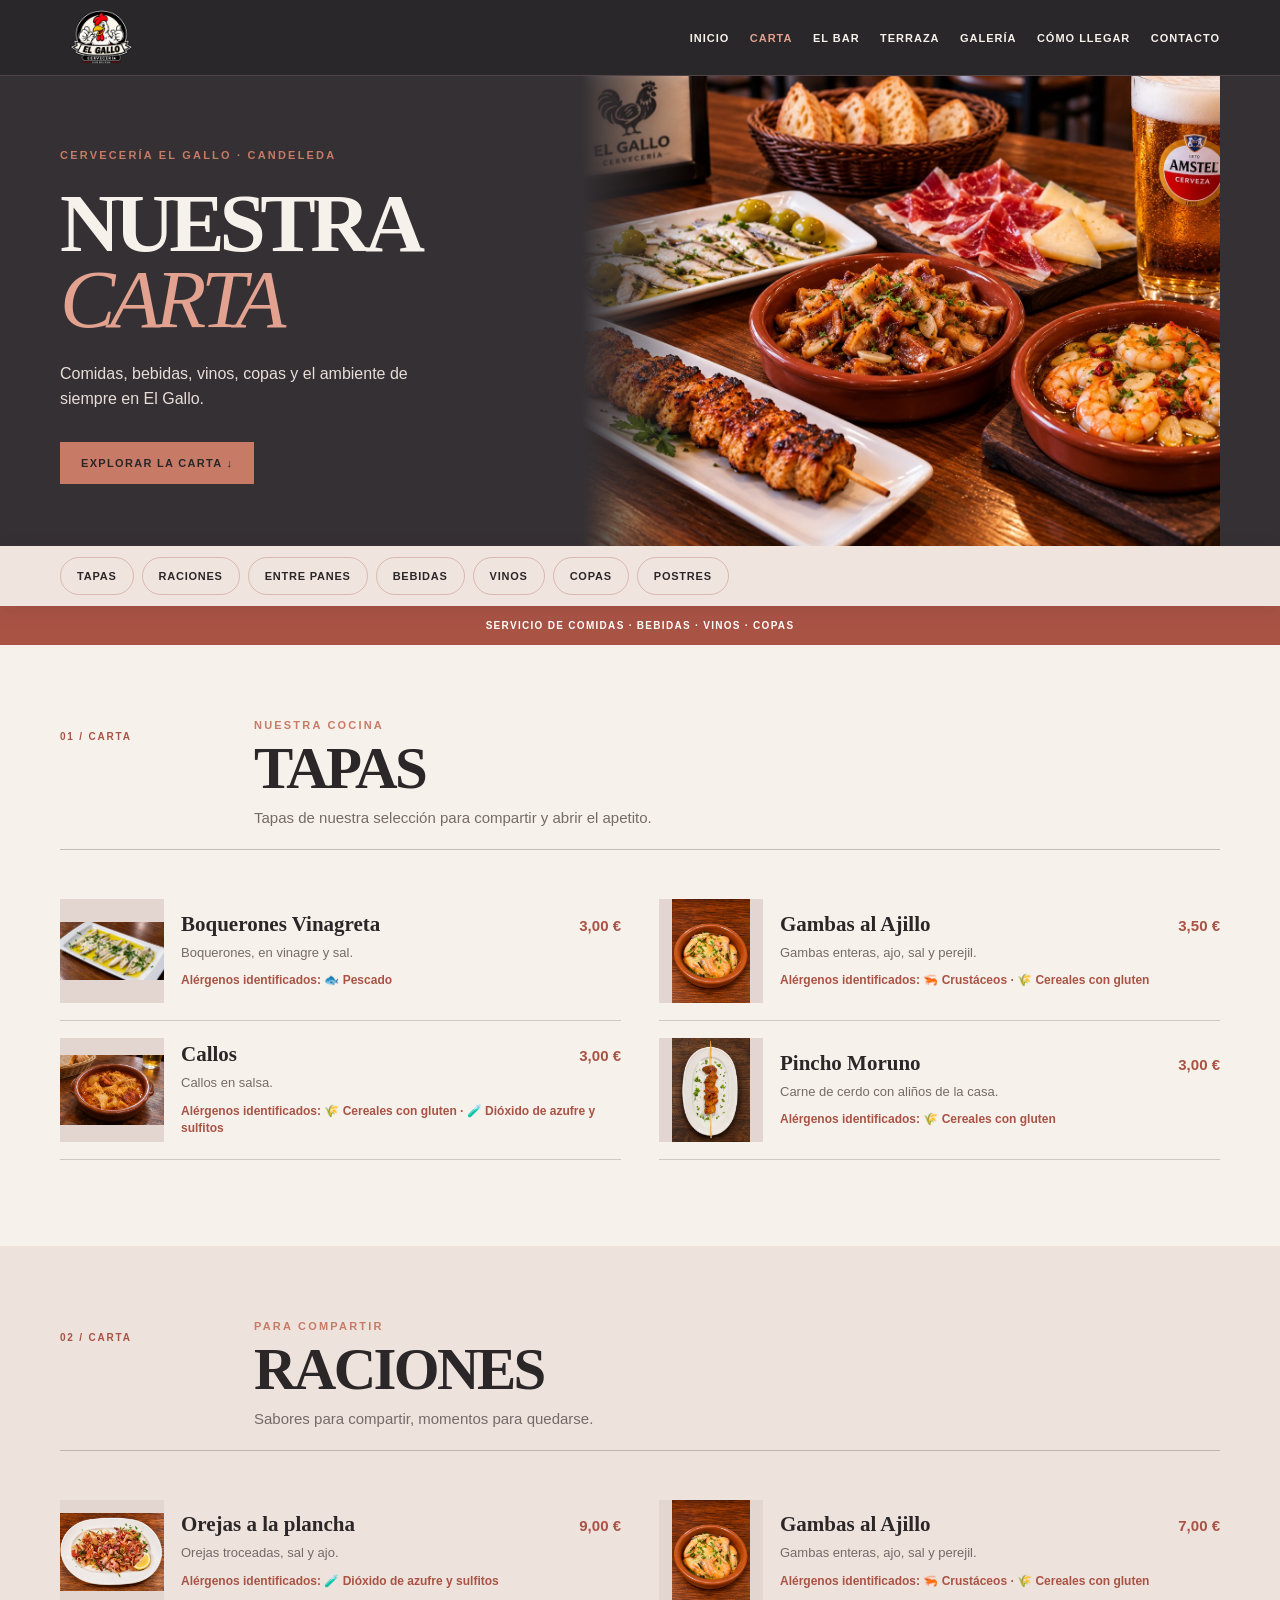
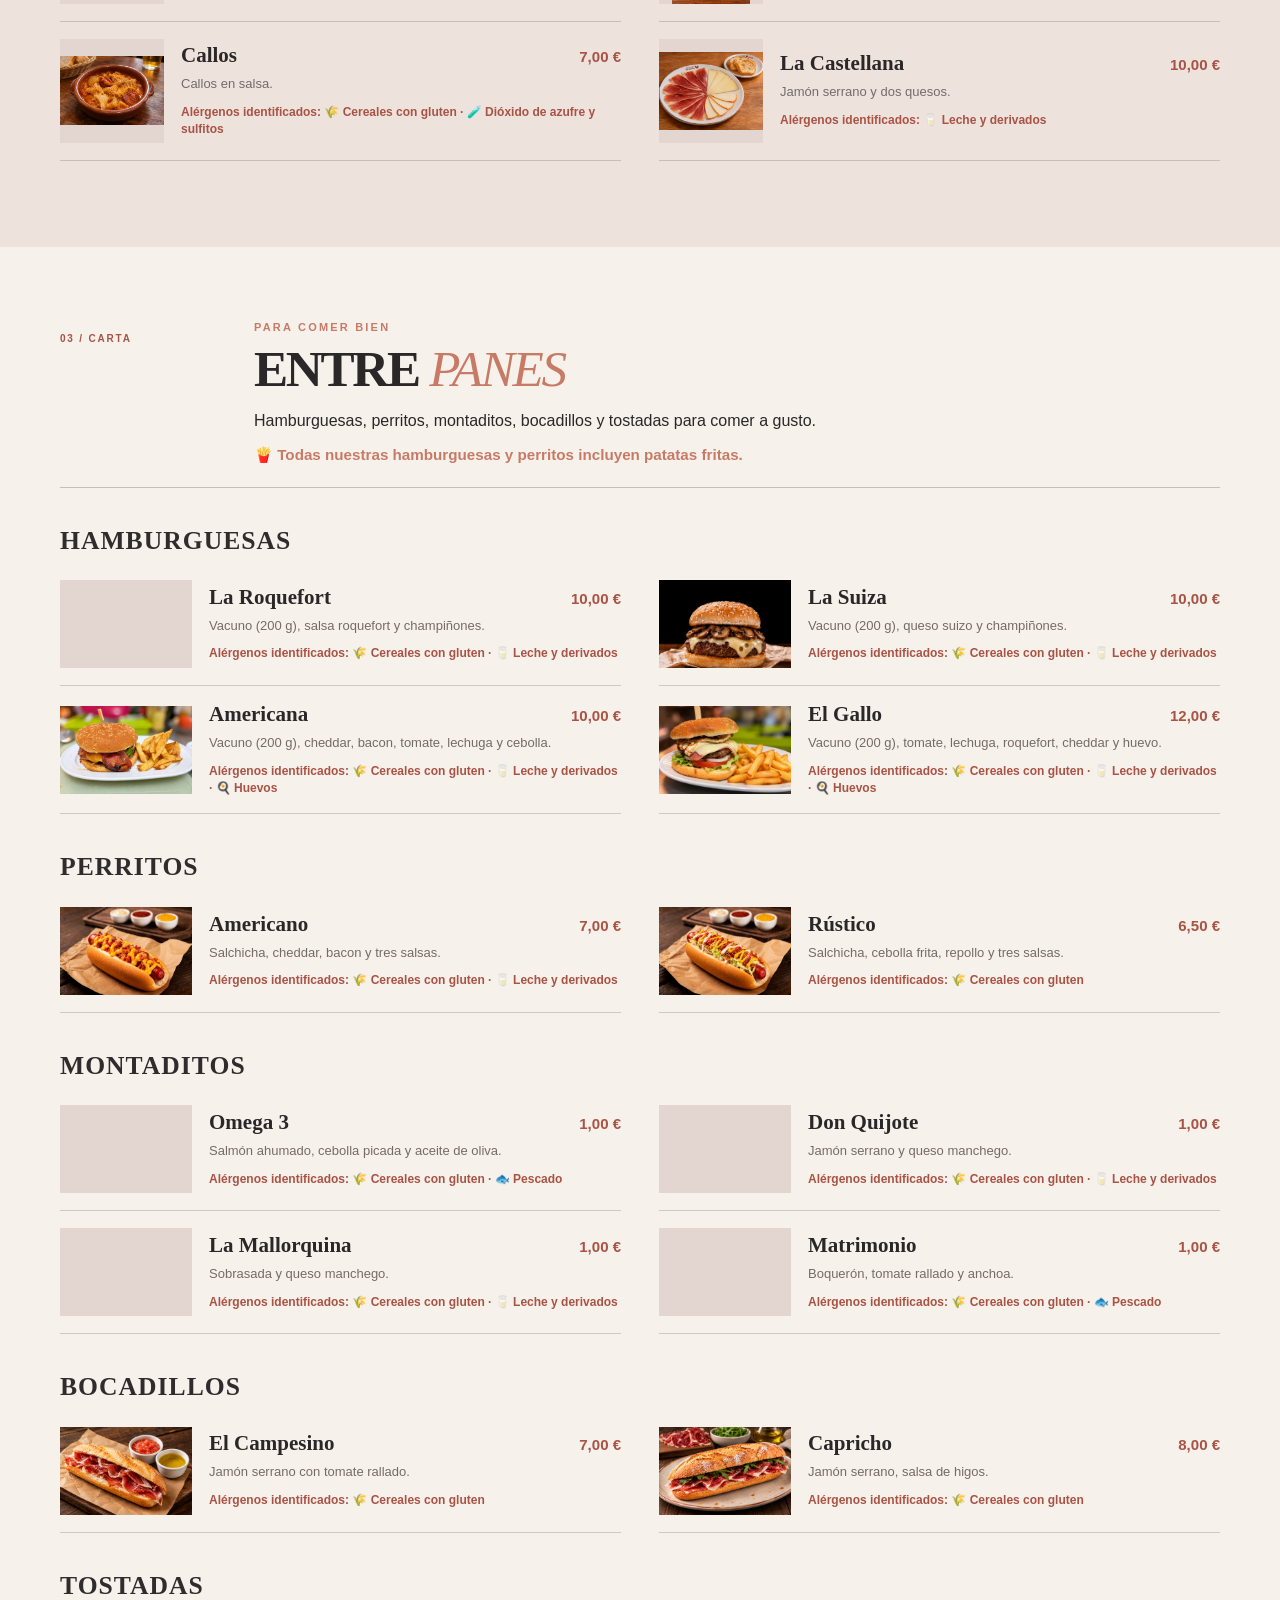
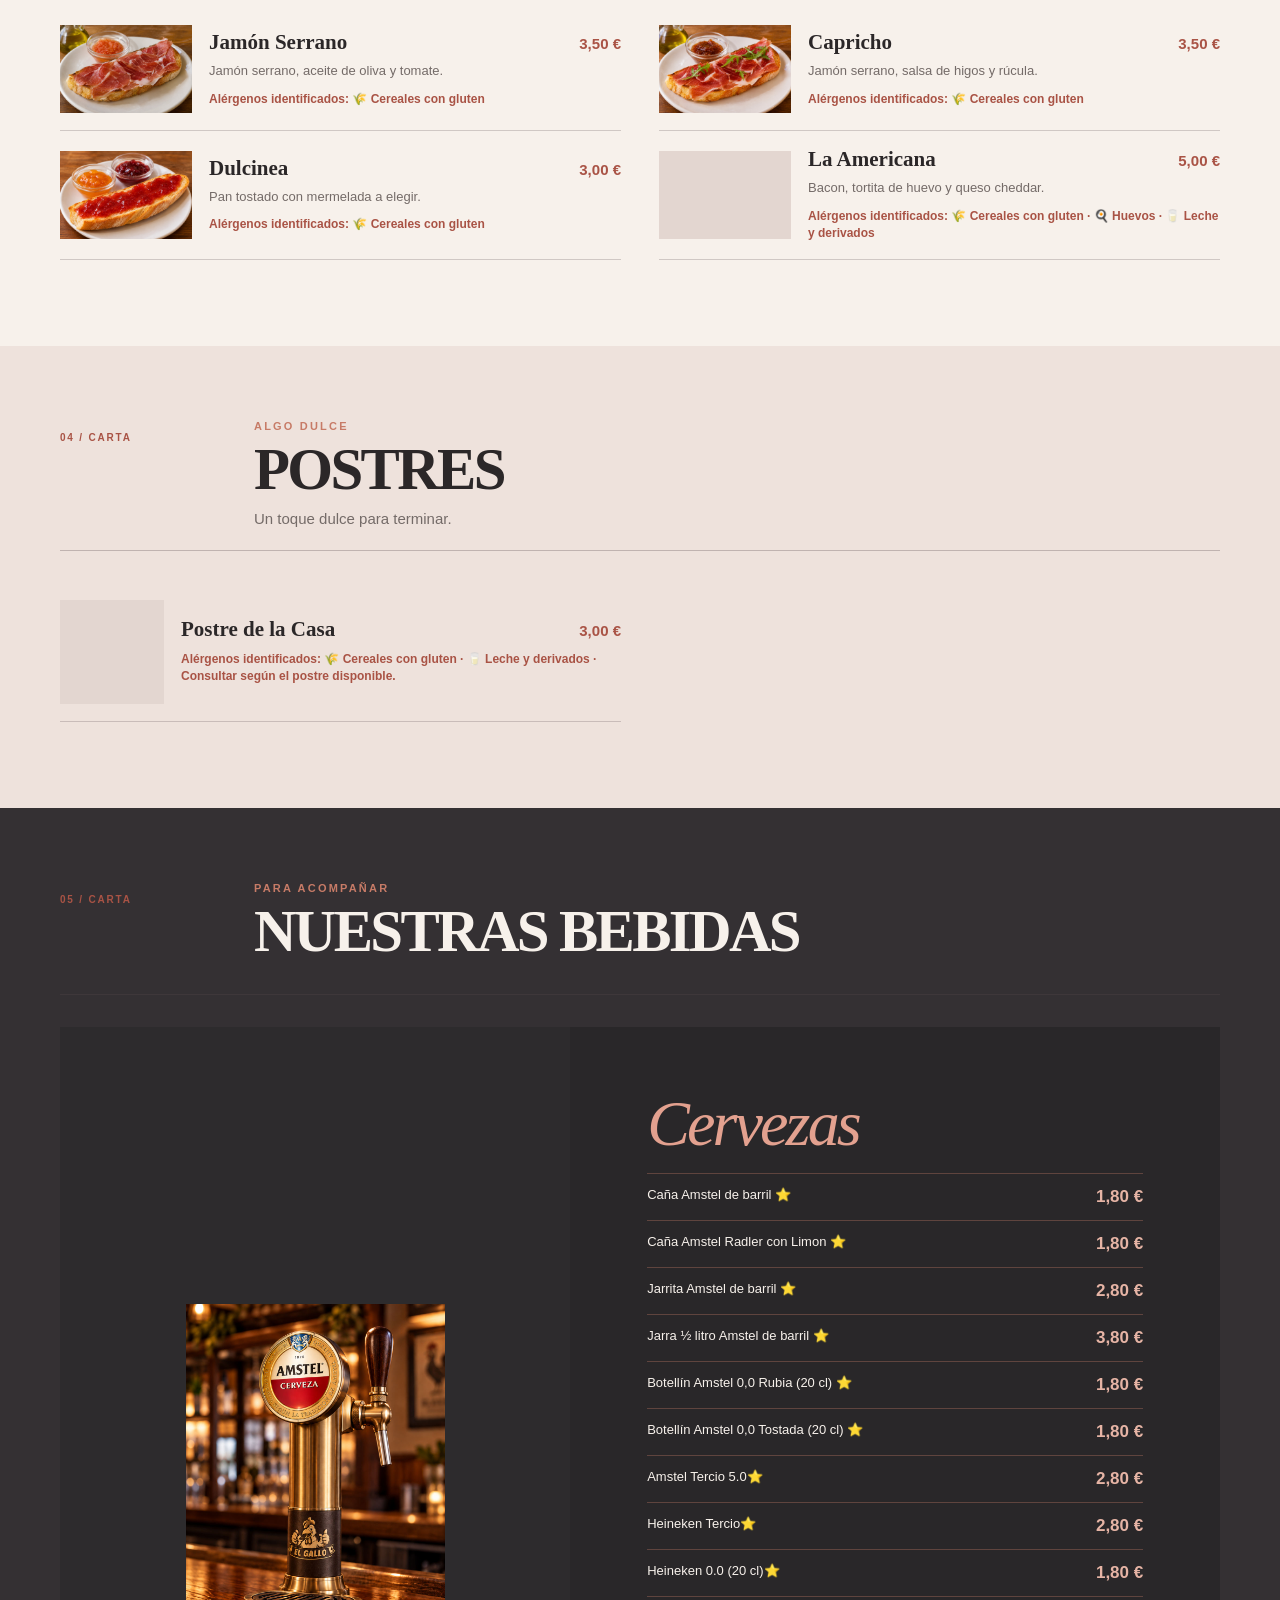
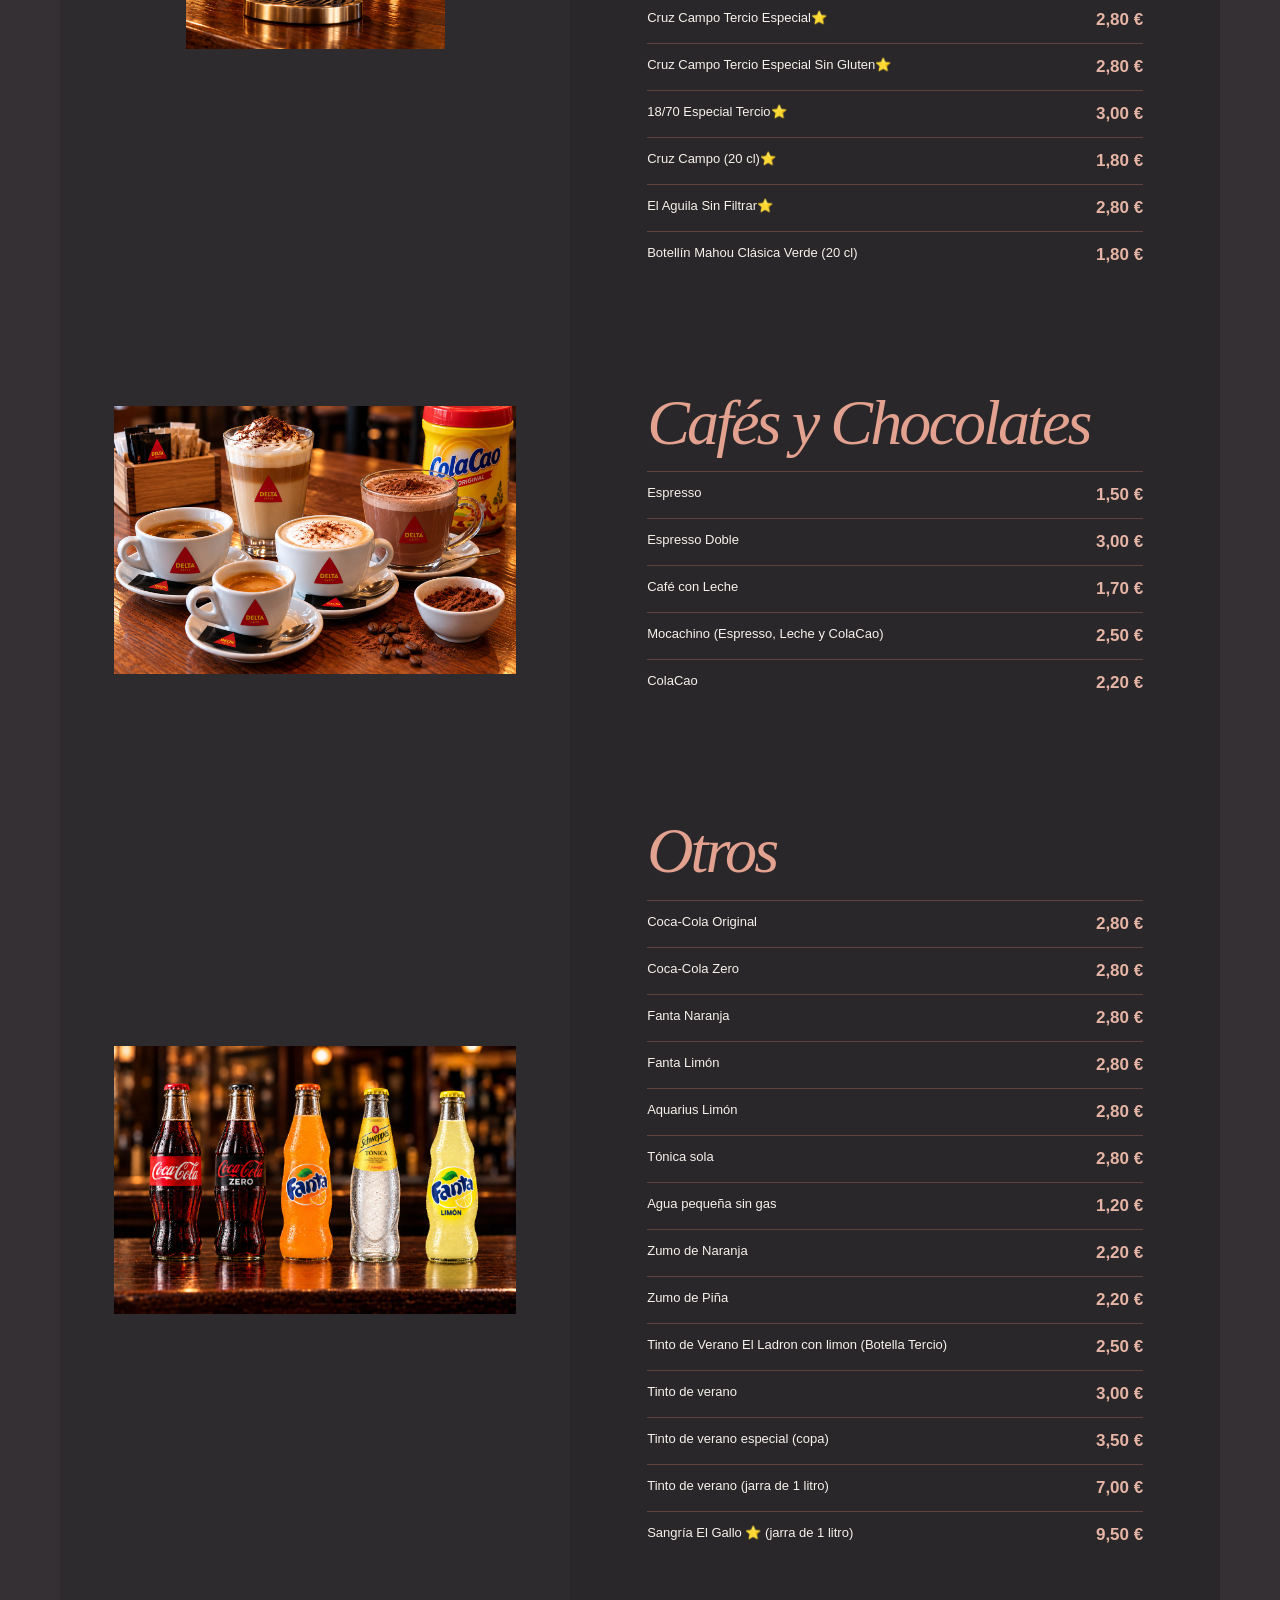
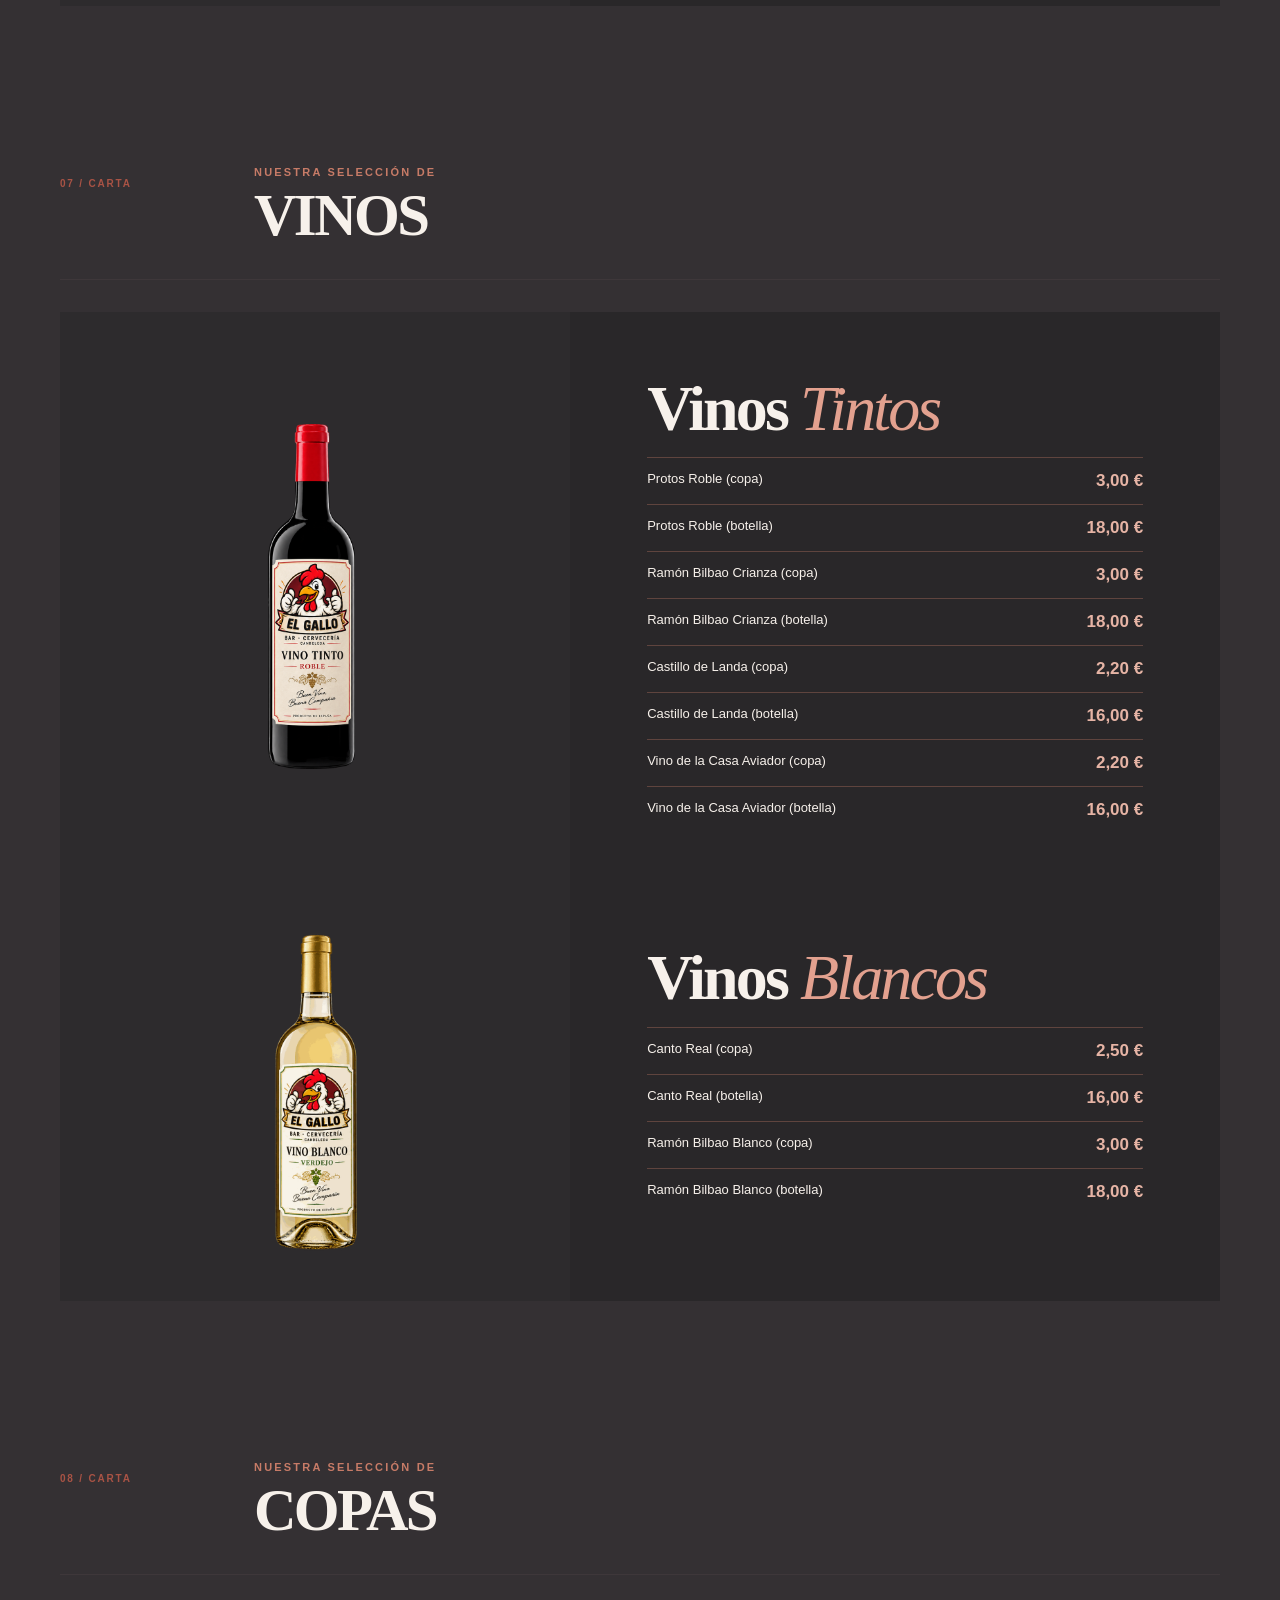
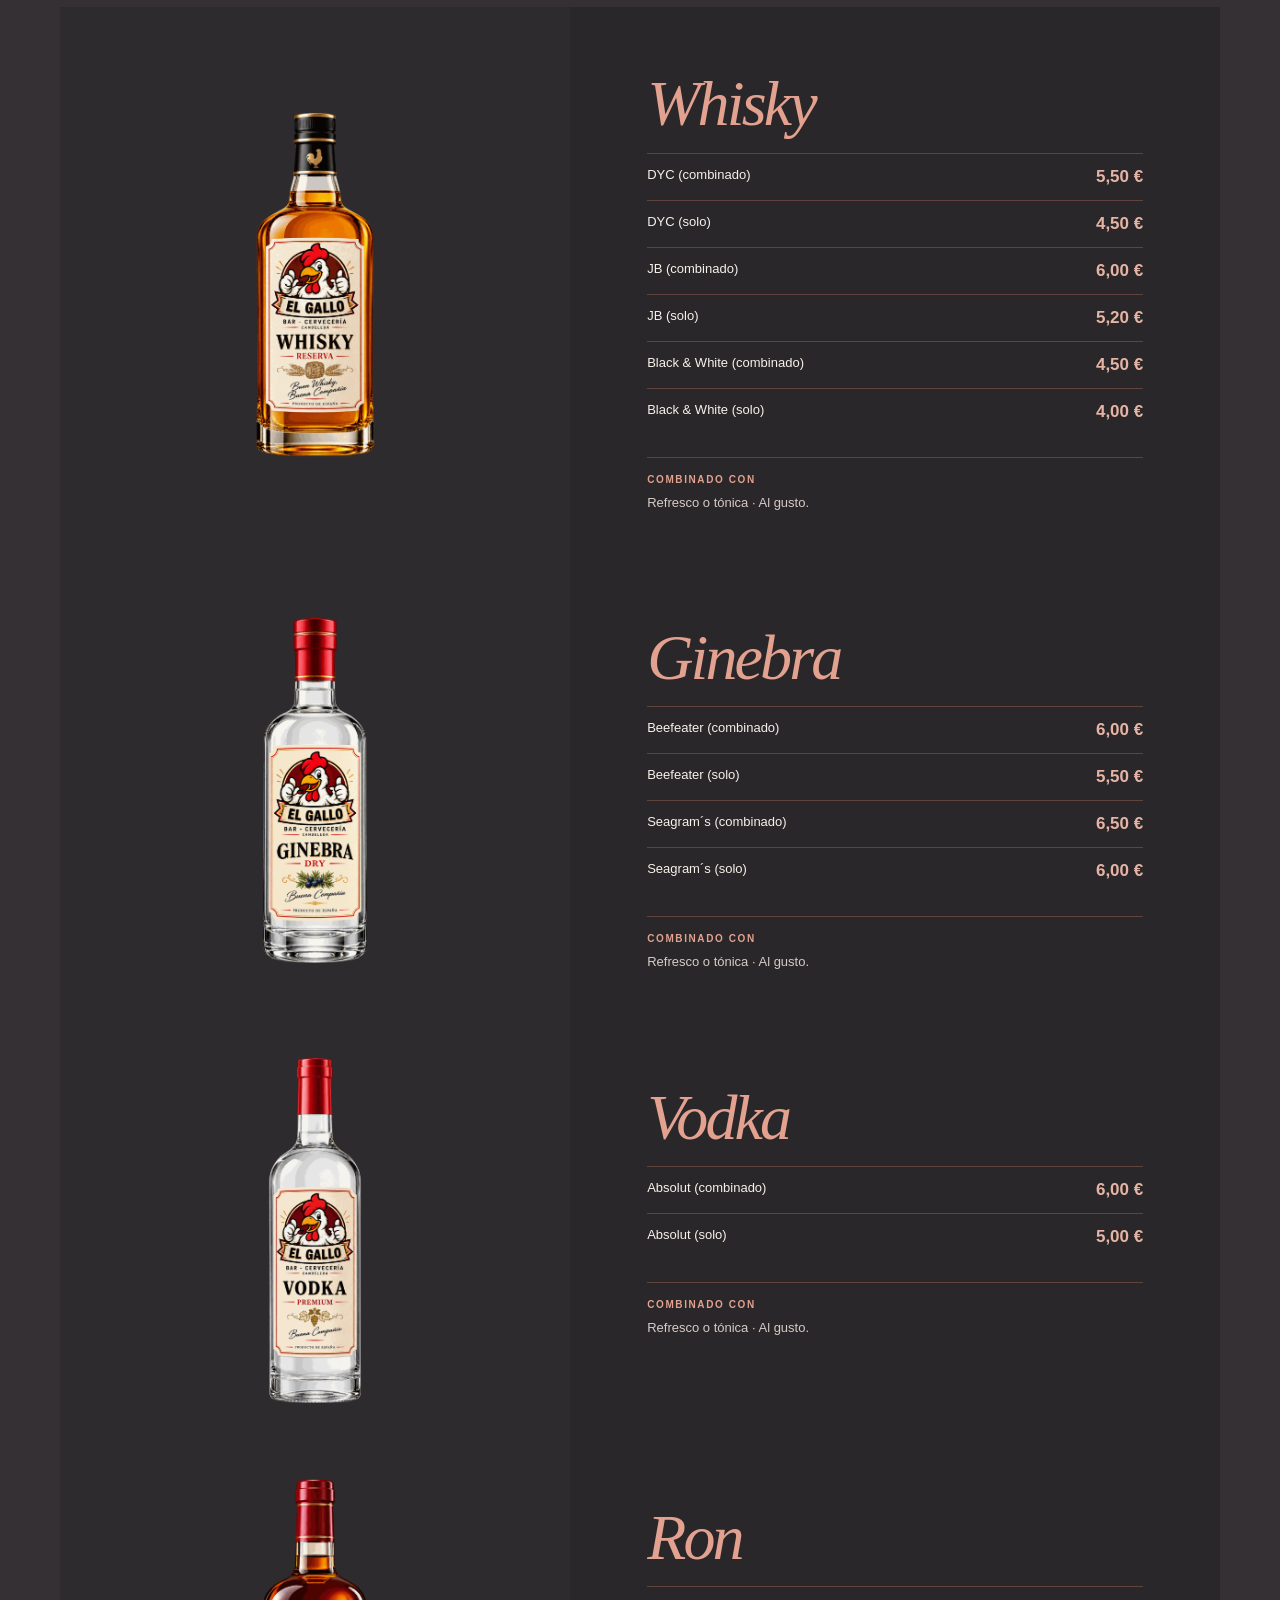
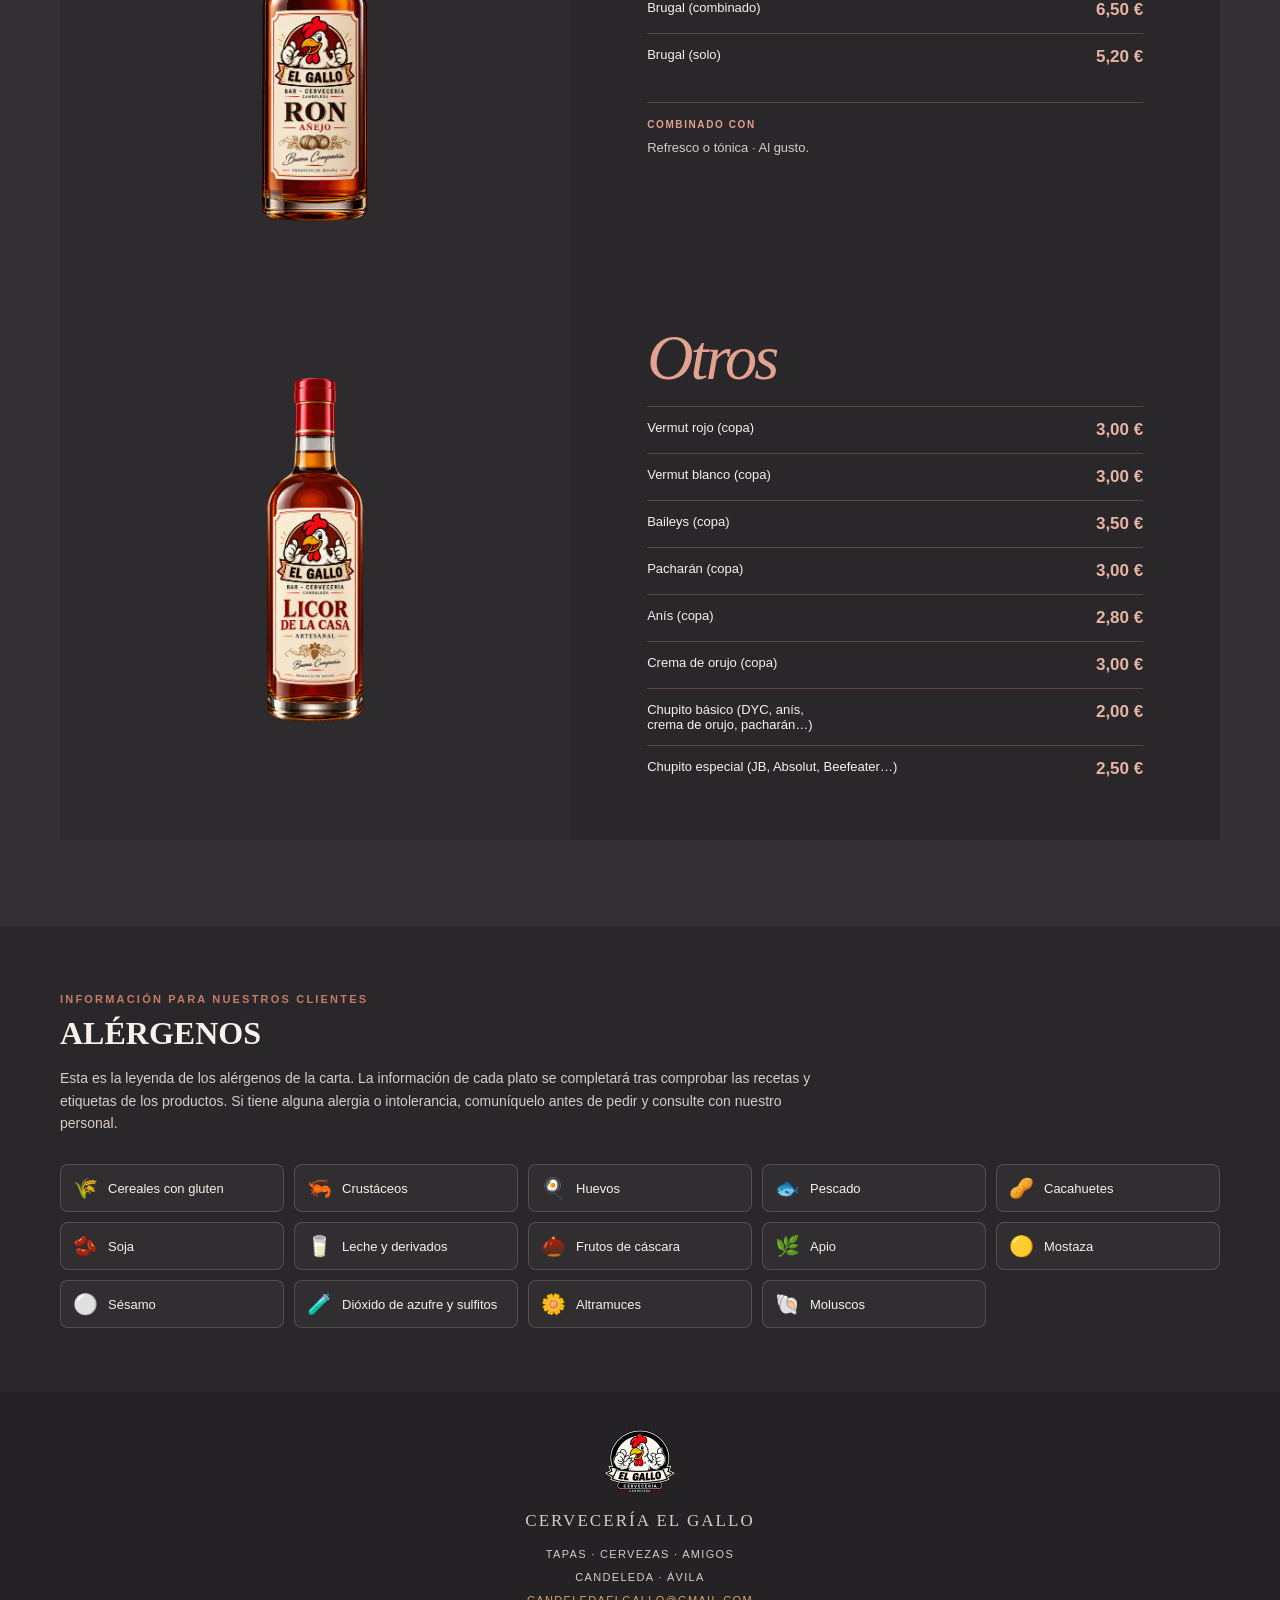
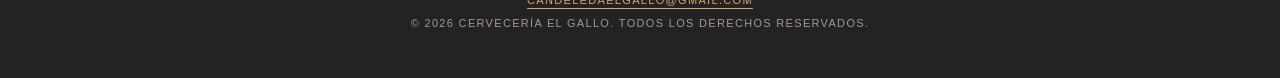
==== carta.html @ bee74cdc "Update carta.html Castillo de Landa" ====
<!doctype html>
<!--
  BAR EL GALLO · CARTA DIGITAL

  PARA EDITAR UN PLATO:
  1. Ve a su categoría (PARA PICAR, RACIONES, etc.).
  2. Dentro del <article class="menu-item"> correspondiente:
     - <h3> contiene el nombre.
     - <strong> contiene el precio.
     - <p> contiene la descripción.
     - <img src="..."> contiene la fotografía de ESE plato.
  Los platos y precios actuales son solo ejemplos visuales.
-->

<html lang="es">
  <head>
    <meta charset="UTF-8">
    <meta name="viewport" content="width=device-width, initial-scale=1.0">
    <meta name="description" content="Carta de Cervecería El Gallo en Candeleda. Tapas, raciones, especialidades, bebidas, vinos y copas.">
    <meta name="theme-color" content="#20140f">
    <title>Carta | Cervecería El Gallo</title>
    <link rel="icon" type="image/png" sizes="16x16" href="assets/images/gallo_logo_16.png">
    <link rel="icon" type="image/png" sizes="32x32" href="assets/images/gallo_logo_32.png">
    <link rel="icon" type="image/png" sizes="64x64" href="assets/images/gallo_logo_64.png">
    <link rel="apple-touch-icon" sizes="180x180" href="assets/images/gallo_touch_180.png">
    
    <link rel="stylesheet" href="css/styles.css">

    <style>
    /* Mostrar las fotografías completas sin recortarlas */
.menu-thumb img {
  width: 100%;
  height: 100%;
  object-fit: contain;
  object-position: center;
}
.menu-item:not(:has(.menu-thumb)) .menu-item-copy {
  width: 100%;
  grid-column: 1 / -1;
  flex: 1;
}
    </style>
  </head>
  <body class="carta-page">

    <!-- ==================== HEADER / NAVEGACIÓN ==================== -->
    
    <header class="site-header" id="inicio">
      <div class="header-container">
        <a class="brand" href="index.html" aria-label="Cervecería El Gallo - Inicio">
          <img src="assets/images/logo.png" alt="Bar El Gallo" class="brand-logo">
        </a>
        <nav class="main-nav" aria-label="Navegación principal">
          <a href="index.html">Inicio</a>
          <a href="carta.html">Carta</a>
          <a href="index.html#el-bar">El Bar</a>
          <a href="index.html#terraza">Terraza</a>
          <a href="index.html#galeria">Galería</a>
          <a href="index.html#ubicacion">Cómo llegar</a>
          <a href="index.html#contacto">Contacto</a>
        </nav>
        <details class="mobile-nav">
          <summary>Menú</summary>
          <nav aria-label="Navegación móvil">
            <a href="index.html">Inicio</a>
            <a href="carta.html">Carta</a>
            <a href="index.html#el-bar">El Bar</a>
            <a href="index.html#terraza">Terraza</a>
            <a href="index.html#galeria">Galería</a>
            <a href="index.html#ubicacion">Cómo llegar</a>
            <a href="index.html#contacto">Contacto</a>
          </nav>
        </details>
      </div>
    </header>
    <main>

      <!-- ==================== PORTADA DE LA CARTA ==================== -->
      
      <section class="carta-hero" id="carta">
        <div class="section-container carta-hero-inner">
          <div class="carta-hero-copy">
            <p class="menu-kicker">Cervecería El Gallo · Candeleda</p>
            <h1>
              NUESTRA
              <em>CARTA</em>
            </h1>
            <p>Comidas, bebidas, vinos, copas y el ambiente de siempre en El Gallo.</p>
            <a class="btn btn-primary" href="#categorias">Explorar la carta ↓</a>
          </div>
          <div class="carta-hero-photo">
            <img src="assets/images/plato_1.jpg" alt="Imagen provisional de la carta">
          </div>
        </div>
      </section>

      <!-- ==================== CATEGORÍAS DE LA CARTA ==================== -->
      
      <nav class="category-nav" id="categorias" aria-label="Categorías de la carta">
  <div class="section-container category-inner">
    <a href="#para-picar">Tapas</a>
    <a href="#raciones">Raciones</a>
    <a href="#bocadillos">Entre Panes</a>
    <a href="#bebidas">Bebidas</a>
    <a href="#vinos">Vinos</a>
    <a href="#copas">Copas</a>
    <a href="#postres">Postres</a>
  </div>
</nav>
      <p class="sample-notice">SERVICIO DE COMIDAS · BEBIDAS · VINOS · COPAS</p>


<!-- ==================== TAPAS ==================== -->

<section class="menu-section" id="para-picar">
  <div class="section-container">
    <div class="menu-heading">
      <span>01 / CARTA</span>
      <div>
        <p class="menu-kicker">Nuestra cocina</p>
        <h2>TAPAS</h2>
        <p>Tapas de nuestra selección para compartir y abrir el apetito.</p>
      </div>
    </div>
    <div class="menu-grid">
      <article class="menu-item">
        <div class="menu-thumb">
          <img src="assets/images/boquerones.jpg" alt="Boquerones Vinagreta" loading="lazy">
        </div>
        <div class="menu-item-copy">
          <div class="menu-item-head">
            <h3>Boquerones Vinagreta</h3>
            <strong>3,00 €</strong>
          </div>
          <p>Boquerones, en vinagre y sal.</p>
          <p class="menu-allergens">Alérgenos identificados: 🐟 Pescado</p>
        </div>
      </article>

      <article class="menu-item">
        <div class="menu-thumb">
          <img src="assets/images/gambas_ajillo.jpg" alt="Gambas al Ajillo" loading="lazy">
        </div>
        <div class="menu-item-copy">
          <div class="menu-item-head">
            <h3>Gambas al Ajillo</h3>
            <strong>3,50 €</strong>
          </div>
          <p>Gambas enteras, ajo, sal y perejil.</p>
          <p class="menu-allergens">Alérgenos identificados: 🦐 Crustáceos · 🌾 Cereales con gluten</p>
        </div>
      </article>

      <article class="menu-item">
        <div class="menu-thumb">
          <img src="assets/images/callos.jpg" alt="Callos" loading="lazy">
        </div>
        <div class="menu-item-copy">
          <div class="menu-item-head">
            <h3>Callos</h3>
            <strong>3,00 €</strong>
          </div>
          <p>Callos en salsa.</p>
          <p class="menu-allergens">Alérgenos identificados: 🌾 Cereales con gluten · 🧪 Dióxido de azufre y sulfitos</p>
        </div>
      </article>

      <article class="menu-item">
        <div class="menu-thumb">
          <img src="assets/images/t_moruno.jpg" alt="Pincho Moruno" loading="lazy">
        </div>
        <div class="menu-item-copy">
          <div class="menu-item-head">
            <h3>Pincho Moruno</h3>
            <strong>3,00 €</strong>
          </div>
          <p>Carne de cerdo con aliños de la casa.</p>
          <p class="menu-allergens">Alérgenos identificados: 🌾 Cereales con gluten</p>
        </div>
      </article>
    </div>
  </div>
</section>

<!-- ==================== RACIONES ==================== -->

<section class="menu-section" id="raciones">
  <div class="section-container">
    <div class="menu-heading">
      <span>02 / CARTA</span>
      <div>
        <p class="menu-kicker">Para compartir</p>
        <h2>RACIONES</h2>
        <p>Sabores para compartir, momentos para quedarse.</p>
      </div>
    </div>
    <div class="menu-grid">
      <article class="menu-item">
        <div class="menu-thumb">
          <img src="assets/images/orejas_plancha.jpg" alt="Orejas a la plancha" loading="lazy">
        </div>
        <div class="menu-item-copy">
          <div class="menu-item-head">
            <h3>Orejas a la plancha</h3>
            <strong>9,00 €</strong>
          </div>
          <p>Orejas troceadas, sal y ajo.</p>
          <p class="menu-allergens">Alérgenos identificados: 🧪 Dióxido de azufre y sulfitos</p>
        </div>
      </article>

      <article class="menu-item">
        <div class="menu-thumb">
          <img src="assets/images/gambas_ajillo.jpg" alt="Gambas al Ajillo" loading="lazy">
        </div>
        <div class="menu-item-copy">
          <div class="menu-item-head">
            <h3>Gambas al Ajillo</h3>
            <strong>7,00 €</strong>
          </div>
          <p>Gambas enteras, ajo, sal y perejil.</p>
          <p class="menu-allergens">Alérgenos identificados: 🦐 Crustáceos · 🌾 Cereales con gluten</p>
        </div>
      </article>

      <article class="menu-item">
        <div class="menu-thumb">
          <img src="assets/images/callos.jpg" alt="Callos" loading="lazy">
        </div>
        <div class="menu-item-copy">
          <div class="menu-item-head">
            <h3>Callos</h3>
            <strong>7,00 €</strong>
          </div>
          <p>Callos en salsa.</p>
          <p class="menu-allergens">Alérgenos identificados: 🌾 Cereales con gluten · 🧪 Dióxido de azufre y sulfitos</p>
        </div>
      </article>

      <article class="menu-item">
        <div class="menu-thumb">
          <img src="assets/images/castellana.jpg" alt="La Castellana" loading="lazy">
        </div>
        <div class="menu-item-copy">
          <div class="menu-item-head">
            <h3>La Castellana</h3>
            <strong>10,00 €</strong>
          </div>
          <p>Jamón serrano y dos quesos.</p>
          <p class="menu-allergens">Alérgenos identificados: 🥛 Leche y derivados</p>
        </div>
      </article>
    </div>
  </div>
</section>

      <!-- ==================== HAMBURGUESAS / PERRITOS / BOCADILLOS ==================== -->

<section class="menu-section" id="bocadillos">
  <div class="section-container">
    <div class="menu-heading">
      <span>03 / CARTA</span>
      <div>
        <p class="menu-kicker">Para comer bien</p>
        <h2>ENTRE <em>PANES</em></h2>
        <p>Hamburguesas, perritos, montaditos, bocadillos y tostadas para comer a gusto.</p>
        <p style="color:#c77b67; font-size:0.95rem; font-weight:600;">
          🍟 Todas nuestras hamburguesas y perritos incluyen patatas fritas.
        </p>
      </div>
    </div>
    <h3 class="menu-group-title menu-group-title--left">HAMBURGUESAS</h3>
    <div class="menu-grid">
      <article class="menu-item">
        <div class="menu-thumb">
          <img src="assets/images/h_roquefort.jpg" alt="La Roquefort" loading="lazy" onerror="this.style.visibility='hidden';">
        </div>
        <div class="menu-item-copy">
          <div class="menu-item-head">
            <h3>La Roquefort</h3>
            <strong>10,00 €</strong>
          </div>
          <p>Vacuno (200 g), salsa roquefort y champiñones.</p>
          <p class="menu-allergens">Alérgenos identificados: 🌾 Cereales con gluten · 🥛 Leche y derivados</p>
        </div>
      </article>

      <article class="menu-item">
        <div class="menu-thumb">
          <img src="assets/images/h_suiza.jpg" alt="La Suiza" loading="lazy" onerror="this.style.visibility='hidden';">
        </div>
        <div class="menu-item-copy">
          <div class="menu-item-head">
            <h3>La Suiza</h3>
            <strong>10,00 €</strong>
          </div>
          <p>Vacuno (200 g), queso suizo y champiñones.</p>
          <p class="menu-allergens">Alérgenos identificados: 🌾 Cereales con gluten · 🥛 Leche y derivados</p>
        </div>
      </article>

      <article class="menu-item">
        <div class="menu-thumb">
          <img src="assets/images/h_americana.jpg" alt="Americana" loading="lazy">
        </div>
        <div class="menu-item-copy">
          <div class="menu-item-head">
            <h3>Americana</h3>
            <strong>10,00 €</strong>
          </div>
          <p>Vacuno (200 g), cheddar, bacon, tomate, lechuga y cebolla.</p>
          <p class="menu-allergens">Alérgenos identificados: 🌾 Cereales con gluten · 🥛 Leche y derivados · 🍳 Huevos</p>
        </div>
      </article>

      <article class="menu-item">
        <div class="menu-thumb">
          <img src="assets/images/h_gallo.jpg" alt="El Gallo" loading="lazy">
        </div>
        <div class="menu-item-copy">
          <div class="menu-item-head">
            <h3>El Gallo</h3>
            <strong>12,00 €</strong>
          </div>
          <p>Vacuno (200 g), tomate, lechuga, roquefort, cheddar y huevo.</p>
          <p class="menu-allergens">Alérgenos identificados: 🌾 Cereales con gluten · 🥛 Leche y derivados · 🍳 Huevos</p>
        </div>
      </article>
    </div>

    <h3 class="menu-group-title menu-group-title--left">PERRITOS</h3>
    <div class="menu-grid">
      <article class="menu-item">
        <div class="menu-thumb">
          <img src="assets/images/p_americano.jpg" alt="Americano" loading="lazy">
        </div>
        <div class="menu-item-copy">
          <div class="menu-item-head">
            <h3>Americano</h3>
            <strong>7,00 €</strong>
          </div>
          <p>Salchicha, cheddar, bacon y tres salsas.</p>
          <p class="menu-allergens">Alérgenos identificados: 🌾 Cereales con gluten · 🥛 Leche y derivados</p>
        </div>
      </article>

      <article class="menu-item">
        <div class="menu-thumb">
          <img src="assets/images/p_rustico.jpg" alt="Rústico" loading="lazy">
        </div>
        <div class="menu-item-copy">
          <div class="menu-item-head">
            <h3>Rústico</h3>
            <strong>6,50 €</strong>
          </div>
          <p>Salchicha, cebolla frita, repollo y tres salsas.</p>
          <p class="menu-allergens">Alérgenos identificados: 🌾 Cereales con gluten</p>
        </div>
      </article>
    </div>

    <h3 class="menu-group-title menu-group-title--left">MONTADITOS</h3>
    <div class="menu-grid">
      <article class="menu-item">
        <div class="menu-thumb">
          <img src="assets/images/m_omega3.jpg" alt="Omega 3" loading="lazy" onerror="this.style.visibility='hidden';">
        </div>
        <div class="menu-item-copy">
          <div class="menu-item-head">
            <h3>Omega 3</h3>
            <strong>1,00 €</strong>
          </div>
          <p>Salmón ahumado, cebolla picada y aceite de oliva.</p>
          <p class="menu-allergens">Alérgenos identificados: 🌾 Cereales con gluten · 🐟 Pescado</p>
        </div>
      </article>

      <article class="menu-item">
        <div class="menu-thumb">
          <img src="assets/images/m_don_quijote.jpg" alt="Don Quijote" loading="lazy" onerror="this.style.visibility='hidden';">
        </div>
        <div class="menu-item-copy">
          <div class="menu-item-head">
            <h3>Don Quijote</h3>
            <strong>1,00 €</strong>
          </div>
          <p>Jamón serrano y queso manchego.</p>
          <p class="menu-allergens">Alérgenos identificados: 🌾 Cereales con gluten · 🥛 Leche y derivados</p>
        </div>
      </article>

      <article class="menu-item">
        <div class="menu-thumb">
          <img src="assets/images/m_mallorquina.jpg" alt="La Mallorquina" loading="lazy" onerror="this.style.visibility='hidden';">
        </div>
        <div class="menu-item-copy">
          <div class="menu-item-head">
            <h3>La Mallorquina</h3>
            <strong>1,00 €</strong>
          </div>
          <p>Sobrasada y queso manchego.</p>
          <p class="menu-allergens">Alérgenos identificados: 🌾 Cereales con gluten · 🥛 Leche y derivados</p>
        </div>
      </article>

      <article class="menu-item">
        <div class="menu-thumb">
          <img src="assets/images/m_matrimonio.jpg" alt="Matrimonio" loading="lazy" onerror="this.style.visibility='hidden';">
        </div>
        <div class="menu-item-copy">
          <div class="menu-item-head">
            <h3>Matrimonio</h3>
            <strong>1,00 €</strong>
          </div>
          <p>Boquerón, tomate rallado y anchoa.</p>
          <p class="menu-allergens">Alérgenos identificados: 🌾 Cereales con gluten · 🐟 Pescado</p>
        </div>
      </article>
    </div>

    <h3 class="menu-group-title menu-group-title--left">BOCADILLOS</h3>
    <div class="menu-grid">
      <article class="menu-item">
        <div class="menu-thumb">
          <img src="assets/images/b_campesino.jpg" alt="El Campesino" loading="lazy">
        </div>
        <div class="menu-item-copy">
          <div class="menu-item-head">
            <h3>El Campesino</h3>
            <strong>7,00 €</strong>
          </div>
          <p>Jamón serrano con tomate rallado.</p>
          <p class="menu-allergens">Alérgenos identificados: 🌾 Cereales con gluten</p>
        </div>
      </article>

      <article class="menu-item">
        <div class="menu-thumb">
          <img src="assets/images/b_gallo.jpg" alt="Capricho" loading="lazy">
        </div>
        <div class="menu-item-copy">
          <div class="menu-item-head">
            <h3>Capricho</h3>
            <strong>8,00 €</strong>
          </div>
          <p>Jamón serrano, salsa de higos.</p>
          <p class="menu-allergens">Alérgenos identificados: 🌾 Cereales con gluten</p>
        </div>
      </article>
    </div>

    <h3 class="menu-group-title menu-group-title--left">TOSTADAS</h3>
    <div class="menu-grid">
      <article class="menu-item">
        <div class="menu-thumb">
          <img src="assets/images/t_jamon.jpg" alt="Jamón Serrano" loading="lazy">
        </div>
        <div class="menu-item-copy">
          <div class="menu-item-head">
            <h3>Jamón Serrano</h3>
            <strong>3,50 €</strong>
          </div>
          <p>Jamón serrano, aceite de oliva y tomate.</p>
          <p class="menu-allergens">Alérgenos identificados: 🌾 Cereales con gluten</p>
        </div>
      </article>

      <article class="menu-item">
        <div class="menu-thumb">
          <img src="assets/images/t_capricho.jpg" alt="Capricho" loading="lazy">
        </div>
        <div class="menu-item-copy">
          <div class="menu-item-head">
            <h3>Capricho</h3>
            <strong>3,50 €</strong>
          </div>
          <p>Jamón serrano, salsa de higos y rúcula.</p>
          <p class="menu-allergens">Alérgenos identificados: 🌾 Cereales con gluten</p>
        </div>
      </article>

      <article class="menu-item">
        <div class="menu-thumb">
          <img src="assets/images/t_dulcinea.jpg" alt="Dulcinea" loading="lazy">
        </div>
        <div class="menu-item-copy">
          <div class="menu-item-head">
            <h3>Dulcinea</h3>
            <strong>3,00 €</strong>
          </div>
          <p>Pan tostado con mermelada a elegir.</p>
          <p class="menu-allergens">Alérgenos identificados: 🌾 Cereales con gluten</p>
        </div>
      </article>

      <article class="menu-item">
        <div class="menu-thumb">
          <img src="assets/images/t_americana.jpg" alt="La Americana" loading="lazy" onerror="this.style.visibility='hidden';">
        </div>
        <div class="menu-item-copy">
          <div class="menu-item-head">
            <h3>La Americana</h3>
            <strong>5,00 €</strong>
          </div>
          <p>Bacon, tortita de huevo y queso cheddar.</p>
          <p class="menu-allergens">Alérgenos identificados: 🌾 Cereales con gluten · 🍳 Huevos · 🥛 Leche y derivados</p>
        </div>
      </article>
    </div>
  </div>
</section>

 <!-- ==================== POSTRES ==================== -->

<section class="menu-section" id="postres">
  <div class="section-container">
    <div class="menu-heading">
      <span>04 / CARTA</span>
      <div>
        <p class="menu-kicker">Algo dulce</p>
        <h2>POSTRES</h2>
        <p>Un toque dulce para terminar.</p>
      </div>
    </div>

    <div class="menu-grid">
      <article class="menu-item">
        <div class="menu-thumb">
          <img src="assets/images/postre_casa.jpg" alt="Postre de la Casa" loading="lazy" onerror="this.style.visibility='hidden';">
        </div>
        <div class="menu-item-copy">
          <div class="menu-item-head">
            <h3>Postre de la Casa</h3>
            <strong>3,00 €</strong>
          </div>
          <p class="menu-allergens">Alérgenos identificados: 🌾 Cereales con gluten · 🥛 Leche y derivados · Consultar según el postre disponible.</p>
        </div>
      </article>
    </div>
  </div>
</section>
      
      <!-- ==================== BEBIDAS ==================== -->

<section class="menu-section wine-section" id="bebidas">
  <div class="section-container">
    <div class="menu-heading">
      <span>05 / CARTA</span>
      <div>
        <p class="menu-kicker">Para acompañar</p>
        <h2>NUESTRAS BEBIDAS</h2>
        <p></p>
      </div>
    </div>

    <!-- ==================== CERVEZAS ==================== -->
    
    <div class="wine-feature">
      <div class="wine-image">
        <img src="assets/images/amstel.jpg" alt="Cervezas El Gallo" loading="lazy">
      </div>

      <div class="wine-copy">
        <h3><em>Cervezas</em></h3>

        <div class="wine-price">
          <span>Caña Amstel de barril ⭐️</span>
          <strong>1,80 €</strong>
        </div>

        <div class="wine-price">
          <span>Caña Amstel Radler con Limon ⭐️</span>
          <strong>1,80 €</strong>
        </div>
        
        <div class="wine-price">
          <span>Jarrita Amstel de barril ⭐️</span>
          <strong>2,80 €</strong>
        </div>

        <div class="wine-price">
          <span>Jarra ½ litro Amstel de barril ⭐️</span>
          <strong>3,80 €</strong>
        </div>

        <div class="wine-price">
          <span>Botellín Amstel 0,0 Rubia (20 cl) ⭐️</span>
          <strong>1,80 €</strong>
        </div>

        <div class="wine-price">
          <span>Botellín Amstel 0,0 Tostada (20 cl) ⭐️</span>
          <strong>1,80 €</strong>
        </div>

        <div class="wine-price">
          <span>Amstel Tercio 5.0⭐️</span>
          <strong>2,80 €</strong>
        </div>

        <div class="wine-price">
          <span>Heineken Tercio⭐️</span>
          <strong>2,80 €</strong>
        </div>

        <div class="wine-price">
          <span>Heineken 0.0 (20 cl)⭐️</span>
          <strong>1,80 €</strong>
        </div>

        <div class="wine-price">
          <span>Cruz Campo Tercio Especial⭐️</span>
          <strong>2,80 €</strong>
        </div>

        <div class="wine-price">
          <span>Cruz Campo Tercio Especial Sin Gluten⭐️</span>
          <strong>2,80 €</strong>
        </div>        

        <div class="wine-price">
          <span>18/70 Especial Tercio⭐️</span>
          <strong>3,00 €</strong>
        </div> 
        
        <div class="wine-price">
          <span>Cruz Campo (20 cl)⭐️</span>
          <strong>1,80 €</strong>
        </div>
        
        <div class="wine-price">
          <span>El Aguila Sin Filtrar⭐️</span>
          <strong>2,80 €</strong>
        </div>
        
        <div class="wine-price">
          <span>Botellín Mahou Clásica Verde (20 cl)</span>
          <strong>1,80 €</strong>
        </div>

      </div>
    </div>

    
    
    <!-- ==================== CAFÉS Y CHOCOLATES ==================== -->

    <div class="wine-feature">
  <div class="wine-image">
    <img src="assets/images/c_cafe.jpg" alt="Cafés y Chocolates El Gallo" loading="lazy">
  </div>

  <div class="wine-copy">
    <h3><em>Cafés y Chocolates</em></h3>

        <div class="wine-price">
          <span>Espresso</span>
          <strong>1,50 €</strong>
        </div>

        <div class="wine-price">
          <span>Espresso Doble</span>
          <strong>3,00 €</strong>
        </div>

        <div class="wine-price">
          <span>Café con Leche</span>
          <strong>1,70 €</strong>
        </div>

        <div class="wine-price">
          <span>Mocachino (Espresso, Leche y ColaCao)</span>
          <strong>2,50 €</strong>
        </div>

        <div class="wine-price">
          <span>ColaCao</span>
          <strong>2,20 €</strong>
        </div>

      </div>
    </div>
    
    <!-- ==================== OTROS ==================== -->
    <div class="wine-feature">
      <div class="wine-image">
        <img src="assets/images/fanta.jpg" alt="Refrescos, aguas, cafés y preparados El Gallo" loading="lazy">
      </div>

      <div class="wine-copy">
        <h3><em>Otros</em></h3>

        <div class="wine-price">
          <span>Coca-Cola Original</span>
          <strong>2,80 €</strong>
        </div>

        <div class="wine-price">
          <span>Coca-Cola Zero</span>
          <strong>2,80 €</strong>
        </div>

        <div class="wine-price">
          <span>Fanta Naranja</span>
          <strong>2,80 €</strong>
        </div>

        <div class="wine-price">
          <span>Fanta Limón</span>
          <strong>2,80 €</strong>
        </div>

        <div class="wine-price">
          <span>Aquarius Limón</span>
          <strong>2,80 €</strong>
        </div>

        <div class="wine-price">
          <span>Tónica sola</span>
          <strong>2,80 €</strong>
        </div>

        <div class="wine-price">
          <span>Agua pequeña sin gas</span>
          <strong>1,20 €</strong>
        </div>

        <div class="wine-price">
          <span>Zumo de Naranja</span>
          <strong>2,20 €</strong>
        </div>

        <div class="wine-price">
          <span>Zumo de Piña</span>
          <strong>2,20 €</strong>
        </div>


        <div class="wine-price">
          <span>Tinto de Verano El Ladron con limon (Botella Tercio)</span>
          <strong>2,50 €</strong>
        </div>
        
        <div class="wine-price">
          <span>Tinto de verano</span>
          <strong>3,00 €</strong>
        </div>

        <div class="wine-price">
          <span>Tinto de verano especial (copa)</span>
          <strong>3,50 €</strong>
        </div>

        <div class="wine-price">
          <span>Tinto de verano (jarra de 1 litro)</span>
          <strong>7,00 €</strong>
        </div>

        <div class="wine-price">
          <span>Sangría El Gallo ⭐️ (jarra de 1 litro)</span>
          <strong>9,50 €</strong>
        </div>
      </div>
    </div>
  </div>
</section>

      <!-- ==================== VINOS ==================== -->

<section class="menu-section wine-section" id="vinos">
  <div class="section-container">

    <div class="menu-heading">
      <span>07 / CARTA</span>
      <div>
        <p class="menu-kicker">Nuestra selección de</p>
        <h2>VINOS</h2>
        <p></p>
      </div>
    </div>


    <!-- ==================== VINOS TINTOS ==================== -->
    
    <div class="wine-feature">
      <div class="wine-image">
        <img src="assets/images/protos_tinto.png" alt="Vinos tintos" loading="lazy">
      </div>

      <div class="wine-copy">
        <h3>
          Vinos
          <em>Tintos</em>
        </h3>

        <div class="wine-price">
          <span>Protos Roble (copa)</span>
          <strong>3,00 €</strong>
        </div>

        <div class="wine-price">
          <span>Protos Roble (botella)</span>
          <strong>18,00 €</strong>
        </div>

        <div class="wine-price">
          <span>Ramón Bilbao Crianza (copa)</span>
          <strong>3,00 €</strong>
        </div>

        <div class="wine-price">
          <span>Ramón Bilbao Crianza (botella)</span>
          <strong>18,00 €</strong>
        </div>

        <div class="wine-price">
          <span>Castillo de Landa (copa)</span>
          <strong>2,20 €</strong>
        </div>

        <div class="wine-price">
          <span>Castillo de Landa (botella)</span>
          <strong>16,00 €</strong>
        </div>
        
        <div class="wine-price">
          <span>Vino de la Casa Aviador (copa)</span>
          <strong>2,20 €</strong>
        </div>

        <div class="wine-price">
          <span>Vino de la Casa Aviador (botella)</span>
          <strong>16,00 €</strong>
        </div>
        
      </div>
    </div>

    <!-- ==================== VINOS BLANCOS ==================== -->
    
    <div class="wine-feature">
      <div class="wine-image">
        <img src="assets/images/protos_blanco.png" alt="Vinos blancos" loading="lazy">
      </div>

      <div class="wine-copy">
        <h3>
          Vinos
          <em>Blancos</em>
        </h3>

        <div class="wine-price">
          <span>Canto Real (copa)</span>
          <strong>2,50 €</strong>
        </div>

        <div class="wine-price">
          <span>Canto Real (botella)</span>
          <strong>16,00 €</strong>
        </div>
        
        <div class="wine-price">
          <span>Ramón Bilbao Blanco (copa)</span>
          <strong>3,00 €</strong>
        </div>

        <div class="wine-price">
          <span>Ramón Bilbao Blanco (botella)</span>
          <strong>18,00 €</strong>
        </div>
      </div>
    </div>

  </div>
</section>
      
<!-- ==================== COPAS ==================== -->

<section class="menu-section wine-section" id="copas">
  <div class="section-container">
    <div class="menu-heading">
      <span>08 / CARTA</span>
      <div>
        <p class="menu-kicker">Nuestra selección de</p>
        <h2>COPAS</h2>
        <p></p>
      </div>
    </div>

    <!-- ==================== WHISKY ==================== -->
    
    <div class="wine-feature">
      <div class="wine-image">
        <img src="assets/images/whisky.png" alt="Whisky" loading="lazy">
      </div>

      <div class="wine-copy">
        <h3><em>Whisky</em></h3>

        <div class="wine-price">
          <span>DYC (combinado)</span>
          <strong>5,50 €</strong>
        </div>

        <div class="wine-price">
          <span>DYC (solo)</span>
          <strong>4,50 €</strong>
        </div>


        <div class="wine-price">
          <span>JB (combinado)</span>
          <strong>6,00 €</strong>
        </div>

        <div class="wine-price">
          <span>JB (solo)</span>
          <strong>5,20 €</strong>
        </div>

        <div class="wine-price">
          <span>Black & White (combinado)</span>
          <strong>4,50 €</strong>
        </div>

        <div class="wine-price">
          <span>Black & White (solo)</span>
          <strong>4,00 €</strong>
        </div>
        

        <div class="drink-mixers">
          <span>COMBINADO CON</span>
          <p>Refresco o tónica · Al gusto.</p>
        </div>
      </div>
    </div>

    <!-- ==================== GINEBRA ==================== -->
    
    <div class="wine-feature">
      <div class="wine-image">
        <img src="assets/images/ginebra.png" alt="Ginebra" loading="lazy">
      </div>

      <div class="wine-copy">
        <h3><em>Ginebra</em></h3>

        <div class="wine-price">
          <span>Beefeater (combinado)</span>
          <strong>6,00 €</strong>
        </div>

        <div class="wine-price">
          <span>Beefeater (solo)</span>
          <strong>5,50 €</strong>
        </div>

        <div class="wine-price">
          <span>Seagram´s (combinado)</span>
          <strong>6,50 €</strong>
        </div>

        <div class="wine-price">
          <span>Seagram´s (solo)</span>
          <strong>6,00 €</strong>
        </div>
         
        <div class="drink-mixers">
          <span>COMBINADO CON</span>
          <p>Refresco o tónica · Al gusto.</p>
        </div>
      </div>
    </div>

    <!-- ==================== VODKA ==================== -->
    
    <div class="wine-feature">
      <div class="wine-image">
        <img src="assets/images/vodka.png" alt="Vodka" loading="lazy">
      </div>

      <div class="wine-copy">
        <h3><em>Vodka</em></h3>


        <div class="wine-price">
          <span>Absolut (combinado)</span>
          <strong>6,00 €</strong>
        </div>

        <div class="wine-price">
          <span>Absolut (solo)</span>
          <strong>5,00 €</strong>
        </div>
        
        <div class="drink-mixers">
          <span>COMBINADO CON</span>
          <p>Refresco o tónica · Al gusto.</p>
        </div>
      </div>
    </div>

    <!-- ==================== RON ==================== -->
    
    <div class="wine-feature">
      <div class="wine-image">
        <img src="assets/images/ron.png" alt="Ron" loading="lazy">
      </div>

      <div class="wine-copy">
        <h3><em>Ron</em></h3>


        <div class="wine-price">
          <span>Brugal (combinado)</span>
          <strong>6,50 €</strong>
        </div>

        <div class="wine-price">
          <span>Brugal (solo)</span>
          <strong>5,20 €</strong>
        </div>        

        <div class="drink-mixers">
          <span>COMBINADO CON</span>
          <p>Refresco o tónica · Al gusto.</p>
        </div>
      </div>
    </div>

    <!-- ==================== OTROS ==================== -->
    
    <div class="wine-feature">
      <div class="wine-image">
        <img src="assets/images/copas_otros.png" alt="Otros" loading="lazy">
      </div>

      <div class="wine-copy">
        <h3><em>Otros</em></h3>

        <div class="wine-price">
          <span>Vermut rojo (copa)</span>
          <strong>3,00 €</strong>
        </div>

        <div class="wine-price">
          <span>Vermut blanco (copa)</span>
          <strong>3,00 €</strong>
        </div>
        
        <div class="wine-price">
          <span>Baileys (copa)</span>
          <strong>3,50 €</strong>
        </div>

        <div class="wine-price">
          <span>Pacharán (copa)</span>
          <strong>3,00 €</strong>
        </div>

        <div class="wine-price">
          <span>Anís (copa)</span>
          <strong>2,80 €</strong>
        </div>

        <div class="wine-price">
          <span>Crema de orujo (copa)</span>
          <strong>3,00 €</strong>
        </div>

        <div class="wine-price">
          <span>Chupito básico (DYC, anís,<br>crema de orujo, pacharán…)</span>
          <strong>2,00 €</strong>
        </div>

        <div class="wine-price">
          <span>Chupito especial (JB, Absolut, Beefeater…)</span>
          <strong>2,50 €</strong>
        </div>
      </div>
    </div>

  </div>
</section>
      
      <!-- ==================== INFORMACIÓN / ALÉRGENOS ==================== -->

      <section class="allergens" aria-labelledby="allergens-title">
        <div class="section-container">
          <p class="menu-kicker">Información para nuestros clientes</p>
          <h2 id="allergens-title">ALÉRGENOS</h2>
          <p class="allergens-intro">Esta es la leyenda de los alérgenos de la carta. La información de cada plato se completará tras comprobar las recetas y etiquetas de los productos. Si tiene alguna alergia o intolerancia, comuníquelo antes de pedir y consulte con nuestro personal.</p>

          <ul class="allergens-list">
            <li><span aria-hidden="true">🌾</span> Cereales con gluten</li>
            <li><span aria-hidden="true">🦐</span> Crustáceos</li>
            <li><span aria-hidden="true">🍳</span> Huevos</li>
            <li><span aria-hidden="true">🐟</span> Pescado</li>
            <li><span aria-hidden="true">🥜</span> Cacahuetes</li>
            <li><span aria-hidden="true">🫘</span> Soja</li>
            <li><span aria-hidden="true">🥛</span> Leche y derivados</li>
            <li><span aria-hidden="true">🌰</span> Frutos de cáscara</li>
            <li><span aria-hidden="true">🌿</span> Apio</li>
            <li><span aria-hidden="true">🟡</span> Mostaza</li>
            <li><span aria-hidden="true">⚪</span> Sésamo</li>
            <li><span aria-hidden="true">🧪</span> Dióxido de azufre y sulfitos</li>
            <li><span aria-hidden="true">🌼</span> Altramuces</li>
            <li><span aria-hidden="true">🐚</span> Moluscos</li>
          </ul>
        </div>
      </section>
    </main>

    <!-- ==================== FOOTER ==================== -->
    
    <footer class="site-footer">
  <div class="footer-container">
    <img
      src="assets/images/logo.png"
      alt="Cervecería El Gallo"
      class="footer-logo"
      loading="lazy"
    >

    <p class="footer-name">CERVECERÍA EL GALLO</p>
    <p>Tapas · Cervezas · Amigos</p>
    <p>Candeleda · Ávila</p>

    <p>
      <a
        href="mailto:candeledaelgallo@gmail.com"
        style="color:#d7a865;text-decoration:underline;text-underline-offset:4px;"
      >candeledaelgallo@gmail.com</a>
    </p>

    <p class="footer-copy">© 2026 Cervecería El Gallo. Todos los derechos reservados.</p>
  </div>
</footer>

    <script>
      
      const burgerPhotos = document.querySelectorAll('.menu-thumb');

      const photoZoom = document.createElement('dialog');
      photoZoom.className = 'photo-zoom';
      photoZoom.setAttribute('aria-label', 'Fotografía ampliada');

      const closeZoom = document.createElement('button');
      closeZoom.type = 'button';
      closeZoom.className = 'photo-zoom-close';
      closeZoom.setAttribute('aria-label', 'Cerrar fotografía');
      closeZoom.textContent = '×';

      const largePhoto = document.createElement('img');
      const photoTitle = document.createElement('p');

      photoZoom.append(closeZoom, largePhoto, photoTitle);
      document.body.append(photoZoom);

      let lastPhotoOpened = null;

      burgerPhotos.forEach((thumb) => {
        const item = thumb.closest('.menu-item');
        const name = item.querySelector('h3').textContent.trim();
        const smallPhoto = thumb.querySelector('img');

        thumb.setAttribute('role', 'button');
        thumb.setAttribute('tabindex', '0');
        thumb.setAttribute('aria-label', 'Ampliar foto de ' + name);

        function openPhoto() {
          if (!smallPhoto || !smallPhoto.complete || !smallPhoto.naturalWidth) return;
          lastPhotoOpened = thumb;
          largePhoto.src = smallPhoto.src;
          largePhoto.alt = smallPhoto.alt;
          photoTitle.textContent = name;
          photoZoom.showModal();
        }

        thumb.addEventListener('click', openPhoto);
        thumb.addEventListener('keydown', (event) => {
          if (event.key === 'Enter' || event.key === ' ') {
            event.preventDefault();
            openPhoto();
          }
        });
      });

      closeZoom.addEventListener('click', () => photoZoom.close());

      photoZoom.addEventListener('click', (event) => {
        if (event.target === photoZoom) photoZoom.close();
      });

      photoZoom.addEventListener('close', () => {
        if (lastPhotoOpened) lastPhotoOpened.focus();
      });
      
    </script>
    
</body>
</html>
---- css/styles.css ----
/* =========================================================
   00. BAR EL GALLO · PALETA COMPARTIDA INDEX Y CARTA
   ========================================================= */

:root {
  --charcoal: #292729;
  --charcoal-soft: #343033;
  --charcoal-light: #494044;
  --salmon: #c77b67;
  --salmon-light: #e3a18f;
  --salmon-dark: #a95345;
  --cream: #f7f1eb;
  --sand: #eee2dc;
  --text: #2b2728;
  --muted: #746b68;
  --max-width: 1160px;
}

*,*::before,*::after {
  box-sizing: border-box;
}

html {
  scroll-behavior: smooth;
  scroll-padding-top: 92px;
}

body {
  margin: 0;
  background: var(--cream);
  color: var(--text);
  font-family: Arial,Helvetica,sans-serif;
  -webkit-font-smoothing: antialiased;
}

img {
  display: block;
  max-width: 100%;
}

a {
  color: inherit;
  text-decoration: none;
}

button {
  font: inherit;
}

.section-container {
  width: min(var(--max-width),calc(100% - 48px));
  margin-inline: auto;
}

.section-eyebrow,.menu-kicker {
  font-size: 11px;
  font-weight: 800;
  letter-spacing: .20em;
  text-transform: uppercase;
  color: var(--salmon);
}

.btn {
  display: inline-block;
  padding: 15px 21px;
  font-size: 11px;
  font-weight: 900;
  letter-spacing: .12em;
  text-transform: uppercase;
  transition: transform .2s,background .2s;
}

.btn:hover {
  transform: translateY(-3px);
}

.btn-primary {
  background: var(--salmon);
  color: #292729;
}

.btn-primary:hover {
  background: #d9927f;
}

.btn-secondary {
  border: 1px solid var(--salmon);
  color: var(--cream);
}

/* =========================================================
   01. HEADER · INDEX Y CARTA
   ========================================================= */

.site-header {
  position: sticky;
  top: 0;
  z-index: 100;
  height: 76px;
  background: var(--charcoal);
  border-bottom: 1px solid #514447;
  color: var(--cream);
}

.header-container {
  width: min(var(--max-width),calc(100% - 48px));
  height: 100%;
  margin: auto;
  display: flex;
  align-items: center;
  justify-content: space-between;
  gap: 26px;
}

.brand {
  flex: none;
}

.brand-logo {
  height: 55px;
  width: auto;
  object-fit: contain;
}

.main-nav {
  display: flex;
  align-items: center;
  gap: clamp(13px,1.6vw,24px);
}

.main-nav a {
  font-size: 11px;
  font-weight: 800;
  letter-spacing: .09em;
  text-transform: uppercase;
  white-space: nowrap;
  transition: color .2s;
}

.main-nav a:hover,.main-nav a:focus-visible {
  color: #e3a18f;
}

.index-page .main-nav a[href="index.html"],.carta-page .main-nav a[href="carta.html"] {
  color: #e3a18f;
}

.mobile-nav {
  display: none;
}

.mobile-nav summary {
  list-style: none;
  cursor: pointer;
  font-size: 11px;
  font-weight: 800;
  letter-spacing: .12em;
  text-transform: uppercase;
  padding: 13px;
}

.mobile-nav summary::-webkit-details-marker {
  display: none;
}

.mobile-nav[open] nav {
  position: absolute;
  top: 76px;
  left: 0;
  right: 0;
  padding: 10px 24px 19px;
  background: var(--charcoal);
  border-top: 1px solid #514447;
  display: grid;
}

.mobile-nav nav a {
  padding: 13px 4px;
  border-bottom: 1px solid rgba(255,255,255,.12);
  font-size: 12px;
  font-weight: 800;
  letter-spacing: .09em;
  text-transform: uppercase;
}

/* =========================================================
   02. INDEX · PORTADA Y FRANJA
   ========================================================= */

.index-page .hero {
  background: var(--charcoal-soft);
  color: var(--cream);
  overflow: hidden;
}

.index-page .hero-inner {
  display: grid;
  grid-template-columns: .9fr 1.1fr;
  min-height: 510px;
  align-items: center;
}

.index-page .hero-copy {
  padding: 70px 35px 70px 0;
  position: relative;
  z-index: 1;
}

.index-page .hero-photo {
  height: 100%;
  min-height: 510px;
  position: relative;
  overflow: hidden;
}

.index-page .hero-photo img {
  width: 100%;
  height: 100%;
  position: absolute;
  inset: 0;
  object-fit: cover;
  object-position: 55% center;
}

.index-page .hero-photo::after {
  content: "";
  position: absolute;
  inset: 0;
  background: linear-gradient(90deg,var(--charcoal-soft),transparent 22%);
  pointer-events: none;
}

.hero-kicker {
  font-size: 11px;
  letter-spacing: .22em;
  font-weight: 800;
  text-transform: uppercase;
  color: #e3a18f;
}

.index-page .hero h1 {
  max-width: 700px;
  margin: 22px 0 18px;
  font: 700 clamp(3.8rem,6.6vw,7rem)/.91 Georgia,serif;
  letter-spacing: -.065em;
}

.hero-subtitle {
  max-width: 430px;
  font-size: 18px;
  line-height: 1.55;
  color: #e8ddd8;
}

/* Fecha, hora y previsión bajo los botones de la portada */
.hero-live {
  width: fit-content;
  max-width: 100%;
  margin-top: 30px;
  padding-top: 16px;
  border-top: 1px solid rgba(199, 123, 103, .65);
  color: var(--cream);
}

.hero-live-label {
  display: block;
  margin-bottom: 8px;
  color: #e3a18f;
  font-size: 10px;
  font-weight: 800;
  letter-spacing: .22em;
}

.hero-live-info {
  display: flex;
  flex-wrap: wrap;
  align-items: baseline;
  gap: 4px 8px;
  font: 600 14px/1.5 Arial, Helvetica, sans-serif;
  letter-spacing: .02em;
}

.hero-live-info time {
  color: #f7f1eb;
  white-space: nowrap;
  font-variant-numeric: tabular-nums;
  font-feature-settings: "tnum" 1;
}

.hero-live-weather {
  color: #e8d8d1;
  white-space: nowrap;
}

.hero-live-weather[hidden],
.hero-live-source[hidden] {
  display: none;
}

.hero-live-separator {
  margin-right: 8px;
  color: #c77b67;
}

#gallo-temperature {
  font-weight: 700;
}

#gallo-condition {
  margin-left: 4px;
}

.hero-live-source {
  display: inline-block;
  margin-top: 6px;
  color: #d4c8c3;
  font-size: 10px;
  text-decoration: underline;
  text-underline-offset: 3px;
}

@media (max-width: 700px) {
  .hero-live {
    margin-top: 24px;
  }

  .hero-live-info {
    display: block;
    font-size: 14px;
  }

  .hero-live-weather {
    display: block;
    margin-top: 2px;
  }

  .hero-live-separator {
    display: none;
  }
}

.identity-strip {
  background: #d99a86;
  color: #292729;
}

.identity-container {
  width: min(var(--max-width),calc(100% - 48px));
  margin: auto;
  padding: 19px 0;
  display: flex;
  justify-content: center;
  align-items: center;
  flex-wrap: wrap;
  gap: 18px;
  font: 700 13px Georgia,serif;
  letter-spacing: .12em;
  text-transform: uppercase;
}

.identity-dot {
  color: #a95345;
}

/* =========================================================
   03. INDEX · EL BAR, TERRAZA, CARTA, GALERÍA Y CONTACTO
   ========================================================= */

.index-page .section {
  padding: 90px 0;
  scroll-margin-top: 75px;
}

.section-bar {
  background: var(--cream);
}

.section-terrace,.section-gallery,.section-contact {
  background: var(--sand);
}

.split-layout {
  display: grid;
  grid-template-columns: 1.05fr .95fr;
  gap: clamp(40px,7vw,100px);
  align-items: center;
}

.split-reverse {
  grid-template-columns: .95fr 1.05fr;
}

.split-reverse .section-image {
  order: 2;
}

.split-reverse .section-content {
  order: 1;
}

.section-image {
  position: relative;
  overflow: hidden;
  background: var(--charcoal-soft);
}

.section-image img {
  width: 100%;
  height: 440px;
  object-fit: cover;
  transition: transform .5s;
}

.section-image:hover img {
  transform: scale(1.025);
}

.section-content h2,.menu-intro h2,.section-heading h2,.location-info h2,.contact-block h2 {
  font: 700 clamp(3rem,5vw,5.5rem)/.94 Georgia,serif;
  letter-spacing: -.06em;
  margin: 18px 0 22px;
}

.section-content p:not(.section-eyebrow),.menu-intro p:not(.section-eyebrow),.location-info p:not(.section-eyebrow) {
  font-size: 16px;
  line-height: 1.67;
  color: var(--muted);
  max-width: 480px;
}

.text-link {
  display: inline-block;
  margin-top: 17px;
  padding-bottom: 8px;
  border-bottom: 2px solid var(--salmon);
  font-size: 11px;
  font-weight: 900;
  letter-spacing: .13em;
  text-transform: uppercase;
}

.section-menu {
  background: var(--charcoal-soft);
  color: var(--cream);
}

.menu-container {
  display: grid;
  grid-template-columns: 1fr 1fr;
  grid-template-rows: auto auto;
  align-items: center;
  gap: 24px 65px;
}

.menu-intro h2 {
  color: var(--cream);
}

.menu-intro p:not(.section-eyebrow) {
  color: #e0d4cf;
}

.qr-card {
  grid-column: 1;
  grid-row: 2;
  display: flex;
  align-items: center;
  gap: 22px;
  border-top: 1px solid rgba(167,83,69,.34);
  padding: 22px 0;
}

.qr-image-link {
  flex: none;
  display: block;
  padding: 7px;
  background: #ffffff;
  border: 2px solid var(--salmon);
  border-radius: 8px;
  transition: transform .2s, box-shadow .2s;
}

.qr-image-link:hover {
  transform: translateY(-2px);
  box-shadow: 0 8px 22px rgba(0,0,0,.22);
}

.qr-image {
  display: block;
  width: 112px;
  height: 112px;
  object-fit: contain;
}

.qr-text strong {
  font-family: Georgia,serif;
  font-size: 21px;
  color: var(--cream);
}

.qr-text p {
  max-width: 300px;
  color: #d8ccc6;
  font-size: 13px;
  line-height: 1.5;
  margin: 7px 0 0;
}

.menu-photo {
  grid-column: 2;
  grid-row: 1/3;
  align-self: stretch;
  overflow: hidden;
  min-height: 430px;
}

.menu-photo img {
  width: 100%;
  height: 100%;
  object-fit: cover;
  object-position: right center;
}

.section-heading {
  margin-bottom: 27px;
}

.gallery-grid {
  display: grid;
  grid-template-columns: 1.3fr 1fr 1fr;
  gap: 12px;
}

.gallery-item {
  margin: 0;
  overflow: hidden;
  background: var(--charcoal-soft);
}

.gallery-item img {
  width: 100%;
  height: 310px;
  object-fit: cover;
  transition: transform .4s;
}

.gallery-item:hover img {
  transform: scale(1.035);
}

.section-location {
  background: var(--charcoal-soft);
  color: var(--cream);
}

.location-layout {
  display: grid;
  grid-template-columns: .72fr 1.28fr;
  gap: 42px;
  align-items: center;
}

.location-info h2 {
  color: var(--cream);
}

.location-info p:not(.section-eyebrow) {
  color: #e0d4cf;
}

.map-container {
  height: 370px;
  background: #e3dcd8;
}

.map-container iframe {
  width: 100%;
  height: 100%;
}

.contact-grid {
  display: grid;
  grid-template-columns: repeat(3,1fr);
  gap: 35px;
}

.contact-block {
  border-top: 1px solid #b77362;
  padding-top: 21px;
}

.contact-block h2 {
  font-size: clamp(1.65rem,2.1vw,2.5rem);
  line-height: 1.1;
  letter-spacing: -.04em;
}

.contact-block p {
  color: var(--muted);
  line-height: 1.6;
  font-size: 14px;
}

.social-links {
  display: flex;
  gap: 20px;
  font-size: 13px;
  font-weight: 800;
  text-decoration: underline;
}

.site-footer {
  background: #242225;
  color: #d7cbc6;
  padding: 38px 20px;
  text-align: center;
}

.footer-container {
  max-width: 550px;
  margin: auto;
}

.footer-logo {
  width: auto;
  height: 64px;
  margin: 0 auto 16px;
}

.site-footer p {
  font-size: 11px;
  letter-spacing: .12em;
  text-transform: uppercase;
}

.footer-name {
  font-family: Georgia,serif;
  font-size: 17px!important;
}

.footer-copy {
  opacity: .7;
}

/* =========================================================
   04. CARTA · PORTADA Y CATEGORÍAS
   ========================================================= */

.carta-hero {
  background: var(--charcoal-soft);
  color: var(--cream);
}

.carta-hero-inner {
  display: grid;
  grid-template-columns: .9fr 1.1fr;
  min-height: 470px;
  align-items: center;
}

.carta-hero-copy {
  padding: 58px 35px 58px 0;
}

.carta-hero h1 {
  font: 700 clamp(3.7rem,6.5vw,6.7rem)/.91 Georgia,serif;
  letter-spacing: -.065em;
  margin: 25px 0;
}

.carta-hero h1 em {
  font-weight: 400;
  color: #e3a18f;
}

.carta-hero-copy>p:not(.menu-kicker) {
  max-width: 360px;
  font-size: 16px;
  line-height: 1.55;
  color: #e8ddd8;
  margin-bottom: 30px;
}

.carta-hero-photo {
  height: 100%;
  min-height: 470px;
  position: relative;
  overflow: hidden;
}

.carta-hero-photo img {
  width: 100%;
  height: 100%;
  position: absolute;
  inset: 0;
  object-fit: cover;
  object-position: 50% 62%;
}

.carta-hero-photo::after {
  content: "";
  position: absolute;
  inset: 0;
  background: linear-gradient(90deg,var(--charcoal-soft),transparent 18%);
  pointer-events: none;
}

.category-nav {
  position: sticky;
  top: 76px;
  z-index: 90;
  background: #f0e4de;
  box-shadow: 0 5px 20px rgba(41,39,41,.10);
}

.category-inner {
  display: flex;
  gap: 8px;
  overflow-x: auto;
  white-space: nowrap;
  padding: 11px 0;
  scrollbar-width: thin;
}

.category-inner a {
  padding: 12px 16px;
  border: 1px solid rgba(167,83,69,.30);
  border-radius: 100px;
  font-weight: 800;
  font-size: 11px;
  text-transform: uppercase;
  letter-spacing: .07em;
  transition: background .2s,color .2s;
}

.category-inner a:hover,.category-inner a:focus-visible {
  background: var(--charcoal-light);
  color: white;
}

.sample-notice {
  margin: 0;
  padding: 12px 18px;
  text-align: center;
  background: #a95345;
  color: white;
  font-size: 10px;
  font-weight: 800;
  letter-spacing: .13em;
  line-height: 1.5;
}

/* =========================================================
   05. CARTA · CATEGORÍAS Y PLATOS
   ========================================================= */

.menu-section {
  padding: 74px 0 86px;
  scroll-margin-top: 138px;
}

.menu-section:nth-of-type(odd) {
  background: var(--sand);
}

.menu-section.dark {
  background: var(--charcoal-soft)!important;
  color: var(--cream);
}

.menu-heading {
  display: grid;
  grid-template-columns: 170px 1fr;
  gap: 24px;
  align-items: start;
  margin-bottom: 32px;
  padding-bottom: 23px;
  border-bottom: 1px solid rgba(86,70,73,.30);
}

.menu-heading>span {
  padding-top: 12px;
  color: #a95345;
  font-size: 10px;
  font-weight: 900;
  letter-spacing: .18em;
}

.menu-heading .menu-kicker {
  margin: 0 0 9px;
}

.menu-heading h2 {
  font: 700 clamp(2.5rem,4.6vw,4.6rem)/1 Georgia,serif;
  letter-spacing: -.045em;
  margin: 0 0 10px;
}

.menu-heading p:last-child {
  margin: 0;
  color: var(--muted);
  font-size: 15px;
}

.dark .menu-heading p:last-child {
  color: #d8ccc6;
}

#especialidades .menu-heading h2 {
  font-size: clamp(1.65rem, 3.2vw, 3.25rem);
  line-height: 1.07;
  letter-spacing: -.04em;
  overflow-wrap: anywhere;
}

#bocadillos .menu-heading h2 {
  font-size: clamp(2.45rem, 4vw, 3.6rem);
  line-height: 1.05;
  letter-spacing: -.045em;
}

#bocadillos .menu-heading h2 em {
  color: var(--salmon);
  font-weight: 400;
}

#bocadillos .menu-group-title {
  margin: 38px 0 8px;
  color: #302b2d;
  font: 700 clamp(1.45rem, 2vw, 1.75rem)/1.15 Georgia, serif;
  letter-spacing: .04em;
  text-align: left;
}

.menu-group-title--left {
  text-align: left;
  margin-left: 0;
}

.menu-grid {
  display: grid;
  grid-template-columns: 1fr 1fr;
  gap: 0 38px;
}

/* =========================================================
   BEBIDAS · DOS FAMILIAS
   ========================================================= */

.beverages-layout {
  display: grid;
  grid-template-columns: 1fr 1fr;
  gap: 54px;
  align-items: start;
}

.beverage-column {
  position: relative;
  padding: 24px 28px 10px;
  border: 1px solid rgba(86,70,73,.20);
  background: rgba(255,255,255,.18);
}

.beverage-column-beer {
  border-top: 4px solid #a95345;
}

.beverage-column-soft {
  border-top: 4px solid #c77b67;
}

.beverage-column-heading {
  display: flex;
  align-items: flex-start;
  gap: 14px;
  padding-bottom: 18px;
  margin-bottom: 4px;
  border-bottom: 1px solid rgba(86,70,73,.30);
}

.beverage-column-heading > span {
  flex: none;
  padding-top: 4px;
  color: #a95345;
  font-size: 10px;
  font-weight: 900;
  letter-spacing: .16em;
}

.beverage-column-heading p {
  margin: 0 0 5px;
  color: #a95345;
  font-size: 10px;
  font-weight: 900;
  letter-spacing: .15em;
  text-transform: uppercase;
}

.beverage-column-heading h3 {
  margin: 0;
  color: #302b2d;
  font: 700 25px/1.05 Georgia,serif;
  letter-spacing: -.02em;
}

.beverage-column .menu-item {
  padding: 15px 0;
}

.beverage-column .menu-thumb {
  width: 78px;
  height: 78px;
  border-radius: 6px;
  background: #f3eae5;
}

.beverage-column .menu-item h3 {
  font-size: 18px;
}

.beverage-placeholder {
  min-height: 84px;
  opacity: .45;
}

.beverage-placeholder .menu-item-copy {
  padding-left: 94px;
}

.menu-item {
  display: flex;
  align-items: center;
  gap: 17px;
  padding: 17px 0;
  border-bottom: 1px solid rgba(86,70,73,.24);
  min-width: 0;
}

.menu-thumb {
  flex: none;
  width: 104px;
  height: 104px;
  overflow: hidden;
  background: #e3d6d0;
}

.menu-thumb img {
  width: 100%;
  height: 100%;
  object-fit: cover;
  object-position: 53% 68%;
  transition: transform .4s;
}

/* Solo bocadillos: fotos horizontales del mismo tamaño */
#bocadillos .menu-thumb {
  width: 132px;
  height: 88px;
}

#bocadillos .menu-thumb img {
  display: block;
  width: 100%;
  height: 100%;
  object-fit: cover;
  object-position: center;
}

@media (max-width: 720px) {
  #bocadillos .menu-thumb {
    width: 108px;
    height: 72px;
  }
}

@media (max-width: 360px) {
  #bocadillos .menu-thumb {
    width: 90px;
    height: 60px;
  }
}

.menu-item:hover .menu-thumb img {
  transform: scale(1.05);
}

/* Ampliación de todas las fotos de platos de la carta */
.menu-thumb {
  cursor: zoom-in;
}

.menu-thumb:focus-visible {
  outline: 3px solid #a95345;
  outline-offset: 4px;
}

.photo-zoom {
  position: fixed;
  border: 0;
  border-radius: 12px;
  padding: 20px;
  max-width: 94vw;
  max-height: 94vh;
  max-height: 94dvh;
  background: #292729;
  color: #f7f1eb;
  box-shadow: 0 24px 80px #0009;
}

.photo-zoom[open] {
  animation: photo-zoom-in .25s ease-out both;
}

.photo-zoom::backdrop {
  background: #000c;
}

.photo-zoom img {
  display: block;
  width: auto;
  height: auto;
  max-width: min(85vw, 900px);
  max-height: 75vh;
  max-height: 75dvh;
  object-fit: contain;
}

.photo-zoom p {
  margin: 12px 40px 0 0;
  font: 700 18px/1.3 Georgia, serif;
}

.photo-zoom-close {
  position: absolute;
  top: 8px;
  right: 8px;
  width: 36px;
  height: 36px;
  border: 0;
  border-radius: 50%;
  background: #f7f1eb;
  color: #292729;
  font-size: 25px;
  line-height: 1;
  cursor: pointer;
}

@keyframes photo-zoom-in {
  from { opacity: 0; transform: scale(.85); }
  to   { opacity: 1; transform: scale(1); }
}

.menu-item-copy {
  min-width: 0;
  flex: 1;
}

.menu-item-head {
  display: flex;
  align-items: baseline;
  justify-content: space-between;
  gap: 10px;
}

.menu-item h3 {
  font: 700 21px/1.1 Georgia,serif;
  margin: 0;
}

.menu-item strong {
  flex: none;
  color: #a95345;
  font-size: 15px;
  white-space: nowrap;
}

.menu-item p {
  font-size: 13px;
  line-height: 1.45;
  margin: 8px 0 0;
  color: var(--muted);
}

.dark .menu-item p {
  color: #d7cbc6;
}

.dark .menu-item strong {
  color: #e3a18f;
}

.menu-item.simple {
  padding: 25px 0;
}

/* =========================================================
   06. CARTA · VINOS Y ALÉRGENOS
   ========================================================= */

.wine-section {
  background: #343033!important;
  color: #f7f1eb;
}

.wine-section .menu-heading p:last-child {
  color: #d8ccc6;
}

.wine-feature {
  display: grid;
  grid-template-columns: .88fr 1.12fr;
  min-height: 420px;
  background: #292729;
}

.wine-image {
  display: grid;
  place-items: center;
  background: #2d2b2d;
  padding: 32px;
}

.wine-image img {
  height: 345px;
  width: auto;
  max-width: 90%;
  object-fit: contain;
}

.wine-copy {
  padding: 48px clamp(28px,6vw,82px);
}

.wine-copy h3 {
  font: 700 clamp(3rem,5vw,5.2rem)/.93 Georgia,serif;
  letter-spacing: -.045em;
  margin: 19px 0;
}

.wine-copy h3 em {
  font-weight: 400;
  color: #e3a18f;
}

.wine-copy>p:not(.menu-kicker) {
  color: #d7cbc6;
  line-height: 1.6;
  max-width: 440px;
  font-size: 14px;
  margin-bottom: 27px;
}

.wine-price {
  display: flex;
  justify-content: space-between;
  gap: 15px;
  border-top: 1px solid rgba(199,123,103,.34);
  padding: 13px 0;
  font-size: 13px;
}

.wine-price strong,.wine-section .menu-item strong {
  font-size: 17px;
  color: #e6b4a5;
}

/* =========================================================
   COPAS · COMBINADOS DISPONIBLES
   ========================================================= */

.drink-mixers {
  margin-top: 22px;
  padding-top: 16px;
  border-top: 1px solid rgba(199,123,103,.34);
}

.drink-mixers span {
  display: block;
  margin-bottom: 8px;
  color: #e3a18f;
  font-size: 10px;
  font-weight: 900;
  letter-spacing: .16em;
  text-transform: uppercase;
}

.drink-mixers p {
  margin: 0;
  color: #d7cbc6;
  font-size: 13px;
  line-height: 1.55;
}

.wine-section .menu-grid {
  margin-top: 18px;
}

.wine-section .menu-item p {
  color: #d7cbc6;
}

.gin-feature .wine-image {
  background: #f7f1eb;
}

.gin-feature .wine-image img {
  height: clamp(220px, 33vw, 360px);
  max-width: 100%;
}

.allergens {
  background: #292729;
  color: #f7f1eb;
  padding: 56px 0 64px;
}

.allergens .section-container {
  display: block;
}

.allergens h2 {
  font: 700 32px/1.1 Georgia,serif;
  margin: 8px 0 0;
}

.allergens .allergens-intro {
  max-width: 760px;
  line-height: 1.6;
  margin: 16px 0 0;
  color: #d8ccc6;
  font-size: 14px;
}

.allergens-list {
  display: grid;
  grid-template-columns: repeat(auto-fit, minmax(190px, 1fr));
  gap: 10px;
  list-style: none;
  padding: 0;
  margin: 30px 0 0;
}

.allergens-list li {
  display: flex;
  align-items: center;
  gap: 10px;
  min-height: 48px;
  padding: 10px 12px;
  border: 1px solid rgba(247, 241, 235, .17);
  border-radius: 8px;
  background: rgba(255, 255, 255, .035);
  color: #f7f1eb;
  font-size: 13px;
  line-height: 1.35;
}

.allergens-list li span {
  flex: none;
  font-size: 20px;
  line-height: 1;
}

.menu-item .menu-allergens {
  margin-top: 10px;
  color: #a95345;
  font-size: 12px;
  font-weight: 700;
  line-height: 1.4;
}
/* =========================================================
   07. TABLET · HEADER Y COLUMNAS
   ========================================================= */

@media(max-width:950px) {
  .main-nav {
    display: none;
  }
  .mobile-nav {
    display: block;
    margin-left: auto;
  }
  .split-layout,.split-reverse {
    gap: 30px;
  }
  .gallery-grid {
    grid-template-columns: 1fr 1fr;
  }
  .gallery-item-large {
    grid-column: span 2;
  }
  .menu-thumb {
    width: 82px;
    height: 82px;
  }
  .menu-item h3 {
    font-size: 18px;
  }
}

/* =========================================================
   08. MÓVIL · INDEX Y CARTA
   ========================================================= */

@media(max-width:650px) {
  html {
    scroll-padding-top: 75px;
  }
  .section-container,.header-container {
    width: calc(100% - 32px);
  }
  .site-header {
    height: 64px;
  }
  .brand-logo {
    height: 46px;
  }
  .mobile-nav[open] nav {
    top: 64px;
  }
  .index-page .hero-inner {
    display: flex;
    flex-direction: column-reverse;
    min-height: 0;
  }
  .index-page .hero-photo {
    width: 100%;
    height: 230px;
    min-height: 0;
  }
  .index-page .hero-photo img {
    object-position: center 47%;
  }
  .index-page .hero-photo::after {
    background: linear-gradient(0deg,var(--charcoal-soft),transparent 38%);
  }
  .index-page .hero-copy {
    width: 100%;
    padding: 0 0 33px;
  }
  .index-page .hero h1 {
    font-size: clamp(3.5rem,13vw,5rem);
    margin: 10px 0 13px;
  }
  .hero-subtitle {
    font-size: 15px;
  }
  .btn {
    padding: 13px 17px;
  }
  .identity-container {
    width: calc(100% - 32px);
    padding: 14px 0;
    gap: 8px 10px;
    font-size: 10px;
  }
  .index-page .section {
    padding: 56px 0;
    scroll-margin-top: 65px;
  }
  .split-layout,.split-reverse {
    display: flex;
    flex-direction: column;
    align-items: stretch;
  }
  .split-reverse .section-image {
    order: 0;
  }
  .split-reverse .section-content {
    order: 1;
  }
  .section-image img {
    height: 285px;
  }
  .section-content h2,.menu-intro h2,.section-heading h2,.location-info h2 {
    font-size: clamp(3rem,12vw,4rem);
  }
  .section-content p:not(.section-eyebrow),.menu-intro p:not(.section-eyebrow),.location-info p:not(.section-eyebrow) {
    font-size: 14px;
  }
  .menu-container {
    display: flex;
    flex-direction: column;
  }
  .menu-photo {
    order: 0;
    min-height: 0;
    width: 100%;
    height: 230px;
  }
  .menu-intro {
    order: 1;
    width: 100%;
  }
  .qr-card {
    order: 2;
    width: 100%;
  }
  .gallery-grid {
    gap: 8px;
  }
  .gallery-item img {
    height: 165px;
  }
  .gallery-item-large img {
    height: 220px;
  }
  .location-layout {
    display: flex;
    flex-direction: column;
    align-items: stretch;
  }
  .map-container {
    height: 300px;
  }
  .contact-grid {
    grid-template-columns: 1fr;
    gap: 24px;
  }
  .carta-hero-inner {
    display: flex;
    flex-direction: column-reverse;
    min-height: 0;
  }
  .carta-hero-photo {
    width: 100%;
    height: 210px;
    min-height: 0;
  }
  .carta-hero-photo img {
    object-position: center 58%;
  }
  .carta-hero-photo::after {
    background: linear-gradient(0deg,var(--charcoal-soft),transparent 45%);
  }
  .carta-hero-copy {
    width: 100%;
    padding: 0 0 31px;
  }
  .carta-hero h1 {
    font-size: clamp(3.1rem,12vw,5rem);
    margin: 11px 0 14px;
  }
  .carta-hero-copy>p:not(.menu-kicker) {
    font-size: 14px;
    margin-bottom: 19px;
  }
  .category-nav {
    top: 64px;
  }
  .category-inner {
    width: 100%;
    padding: 9px 16px;
  }
  .category-inner a {
    padding: 10px 14px;
  }
  .menu-section {
    padding: 47px 0 56px;
    scroll-margin-top: 126px;
  }
  .menu-heading {
    display: block;
    margin-bottom: 11px;
    padding-bottom: 18px;
  }
  .menu-heading>span {
    display: block;
    padding: 0 0 13px;
  }
  .menu-heading h2 {
    font-size: clamp(2.5rem,11vw,3.7rem);
  }
  .menu-heading p:last-child {
    font-size: 13px;
  }
  .menu-grid {
    grid-template-columns: 1fr;
  }
  .menu-item {
    gap: 13px;
    padding: 14px 0;
  }
  .menu-thumb {
    height: 86px;
    width: 86px;
  }
  .menu-item h3 {
    font-size: 18px;
  }
  .menu-item p {
    font-size: 12px;
    margin-top: 5px;
  }
  .menu-item strong {
    font-size: 14px;
  }
  .menu-item.simple {
    padding: 18px 0;
  }
  .wine-feature {
    grid-template-columns: 1fr;
  }
  .wine-image {
    min-height: 290px;
    padding: 20px;
  }
  .wine-image img {
    height: 260px;
  }
  .wine-copy {
    padding: 28px 23px;
  }
  .wine-copy h3 {
    font-size: 3.5rem;
  }
  .allergens .section-container {
    display: block;
  }
  .allergens .section-container>p {
    margin-top: 15px;
  }
}

/* =========================================================
   09. MÓVIL PEQUEÑO · PLATOS
   ========================================================= */

@media(max-width:360px) {
  .menu-thumb {
    width: 72px;
    height: 72px;
  }
  .menu-item h3 {
    font-size: 16px;
  }
  .menu-item p {
    font-size: 11px;
  }
  .menu-item strong {
    font-size: 13px;
  }
}

/* =========================================================
   10. ACCESIBILIDAD · MOVIMIENTO
   ========================================================= */

@media(prefers-reduced-motion:reduce) {
  html {
    scroll-behavior: auto;
  }
  *,*::before,*::after {
    transition: none!important;
  }
}

/* =========================================================
   11. ACENTO DE TÍTULOS · INDEX Y CARTA
   ========================================================= */

.index-page .hero h1 em,
.carta-page .carta-hero h1 em {
  color: var(--salmon-light) !important;
}

/* =========================================================
   12. Anuncio de inauguración de Cervecería El Gallo
   ========================================================= */

.index-page .hero-inner {
  position: relative;
}

.index-page .hero-copy {
  position: static;
  z-index: auto;
}

.opening-card {
  position: absolute;
  z-index: 3;
  right: 8%;
  bottom: 100px;
  width: min(390px, 42%);
  padding: 22px 26px;
  color: var(--cream);
  background: #292729;
  border: 1px solid var(--salmon);
  border-radius: 5px;
  box-shadow: 0 12px 32px rgba(0, 0, 0, .3);
  animation: anuncio-entrada .8s ease-out both;
}

.opening-card-kicker {
  margin: 0 0 8px;
  color: var(--salmon-light);
  font-size: 11px;
  font-weight: 800;
  letter-spacing: .24em;
  text-transform: uppercase;
}

.opening-card-date {
  display: flex;
  align-items: center;
  gap: 14px;
}

.opening-card-day {
  color: var(--salmon);
  font: 700 76px/.9 Georgia, serif;
  letter-spacing: -.06em;
}

.opening-card-month {
  display: block;
  color: var(--cream);
  font: 700 29px/1.1 Georgia, serif;
  text-transform: uppercase;
}

.opening-card-weekday {
  display: block;
  margin-top: 6px;
  color: var(--salmon-light);
  font-size: 12px;
  font-weight: 700;
  letter-spacing: .2em;
  text-transform: uppercase;
}

.opening-card-divider {
  height: 1px;
  margin: 16px 0 13px;
  background: var(--salmon);
}

.opening-card h2 {
  margin: 0;
  color: var(--cream);
  font: 400 23px/1.2 Georgia, serif;
}

.opening-card-tagline {
  margin: 6px 0 0;
  color: var(--salmon-light);
  font-size: 14px;
  line-height: 1.45;
}

@media (max-width: 650px) {
  .opening-card {
    position: static;
    width: 100%;
    margin-top: 22px;
    padding: 18px 20px;
  }

  .opening-card-day {
    font-size: 64px;
  }

  .opening-card-month {
    font-size: 25px;
  }

  .opening-card h2 {
    font-size: 21px;
  }
}

@keyframes anuncio-entrada {
  from {
    opacity: 0;
    transform: translateY(14px);
  }

  to {
    opacity: 1;
    transform: translateY(0);
  }
}

@media (prefers-reduced-motion: reduce) {
  .opening-card {
    animation: none;
  }
}
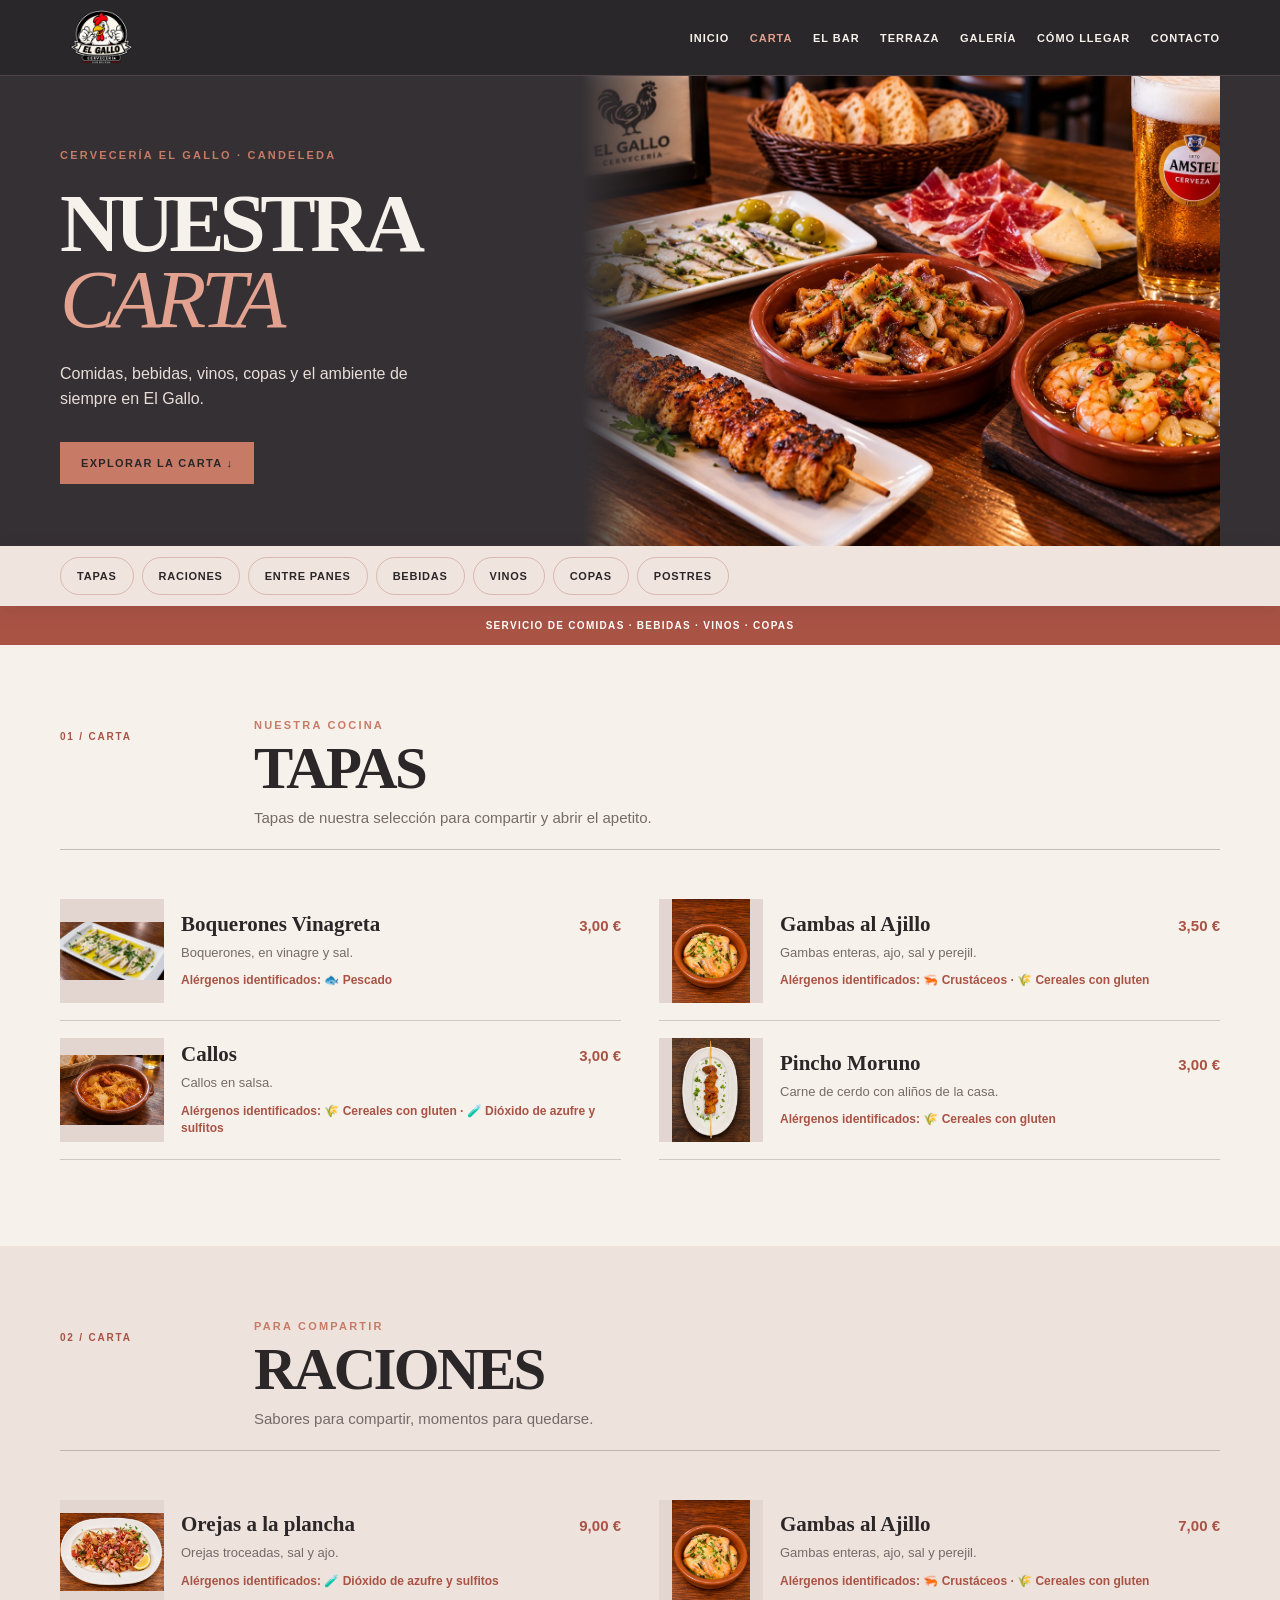
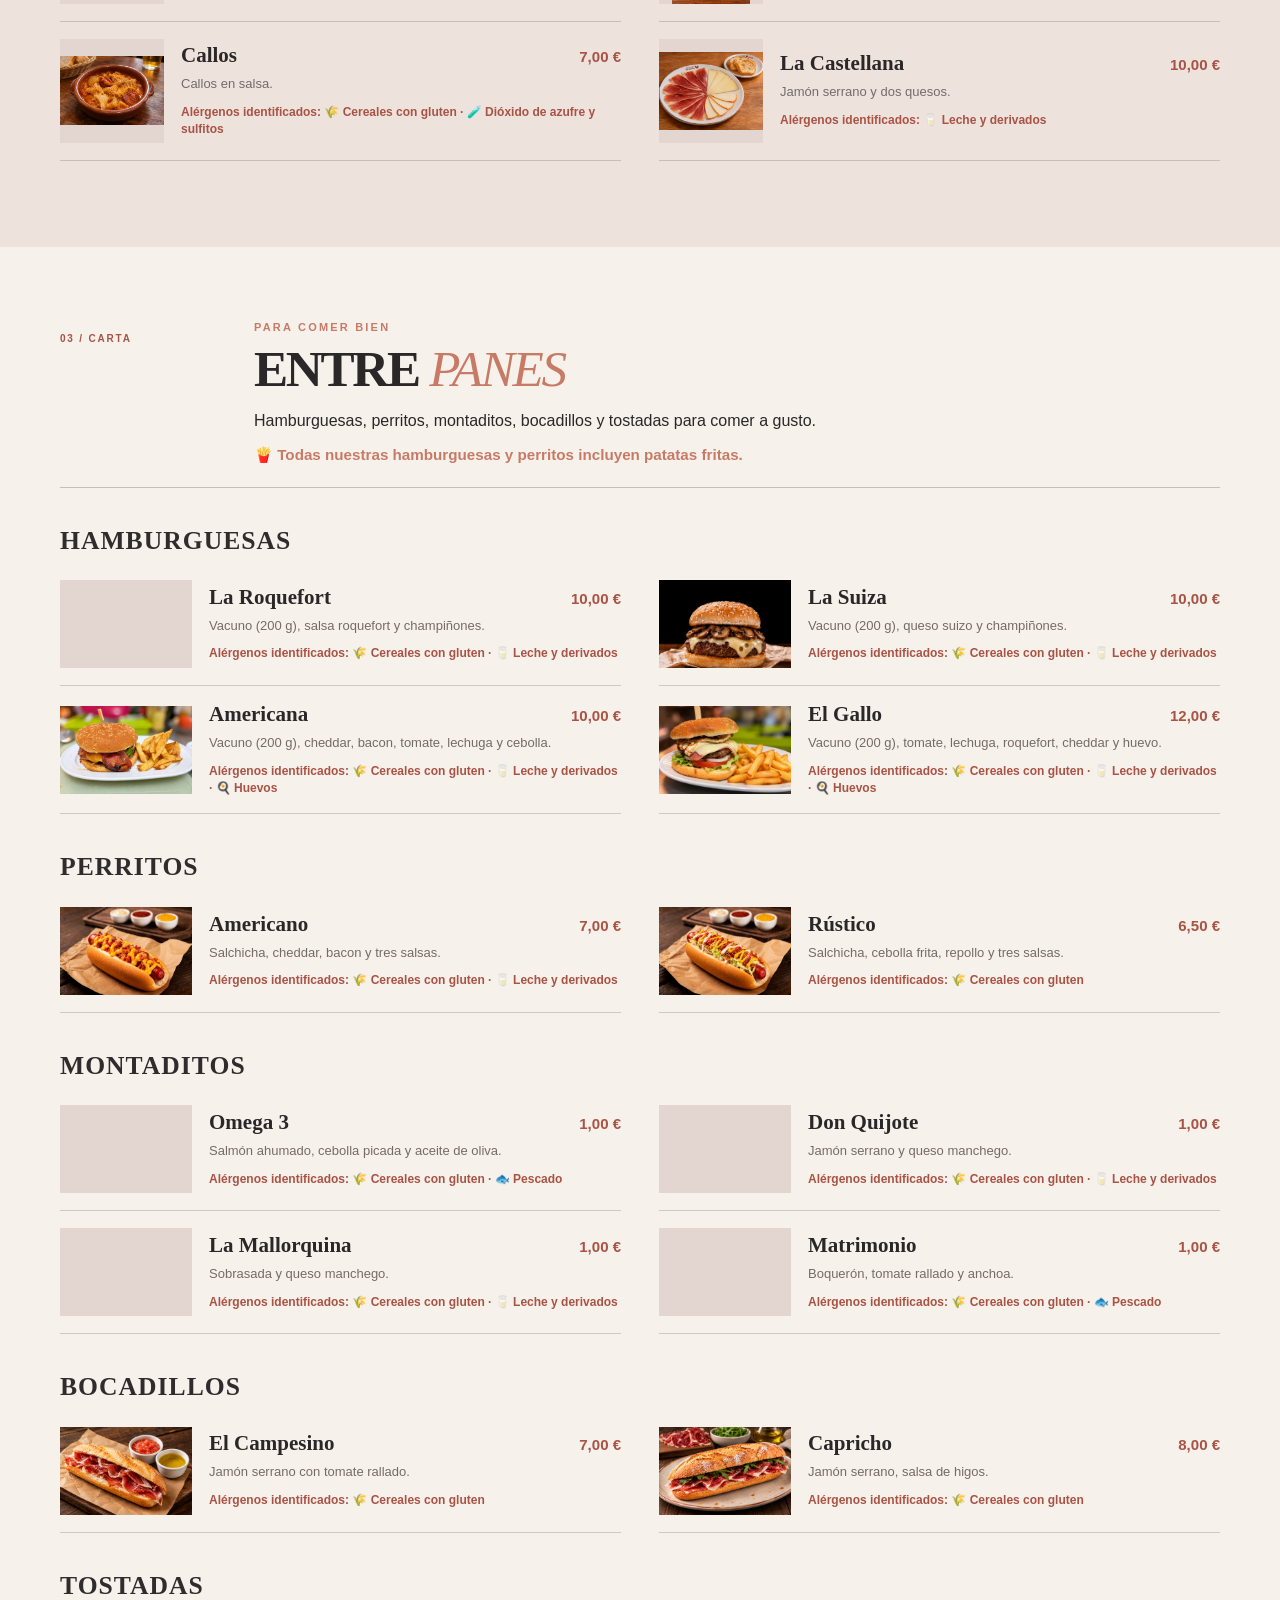
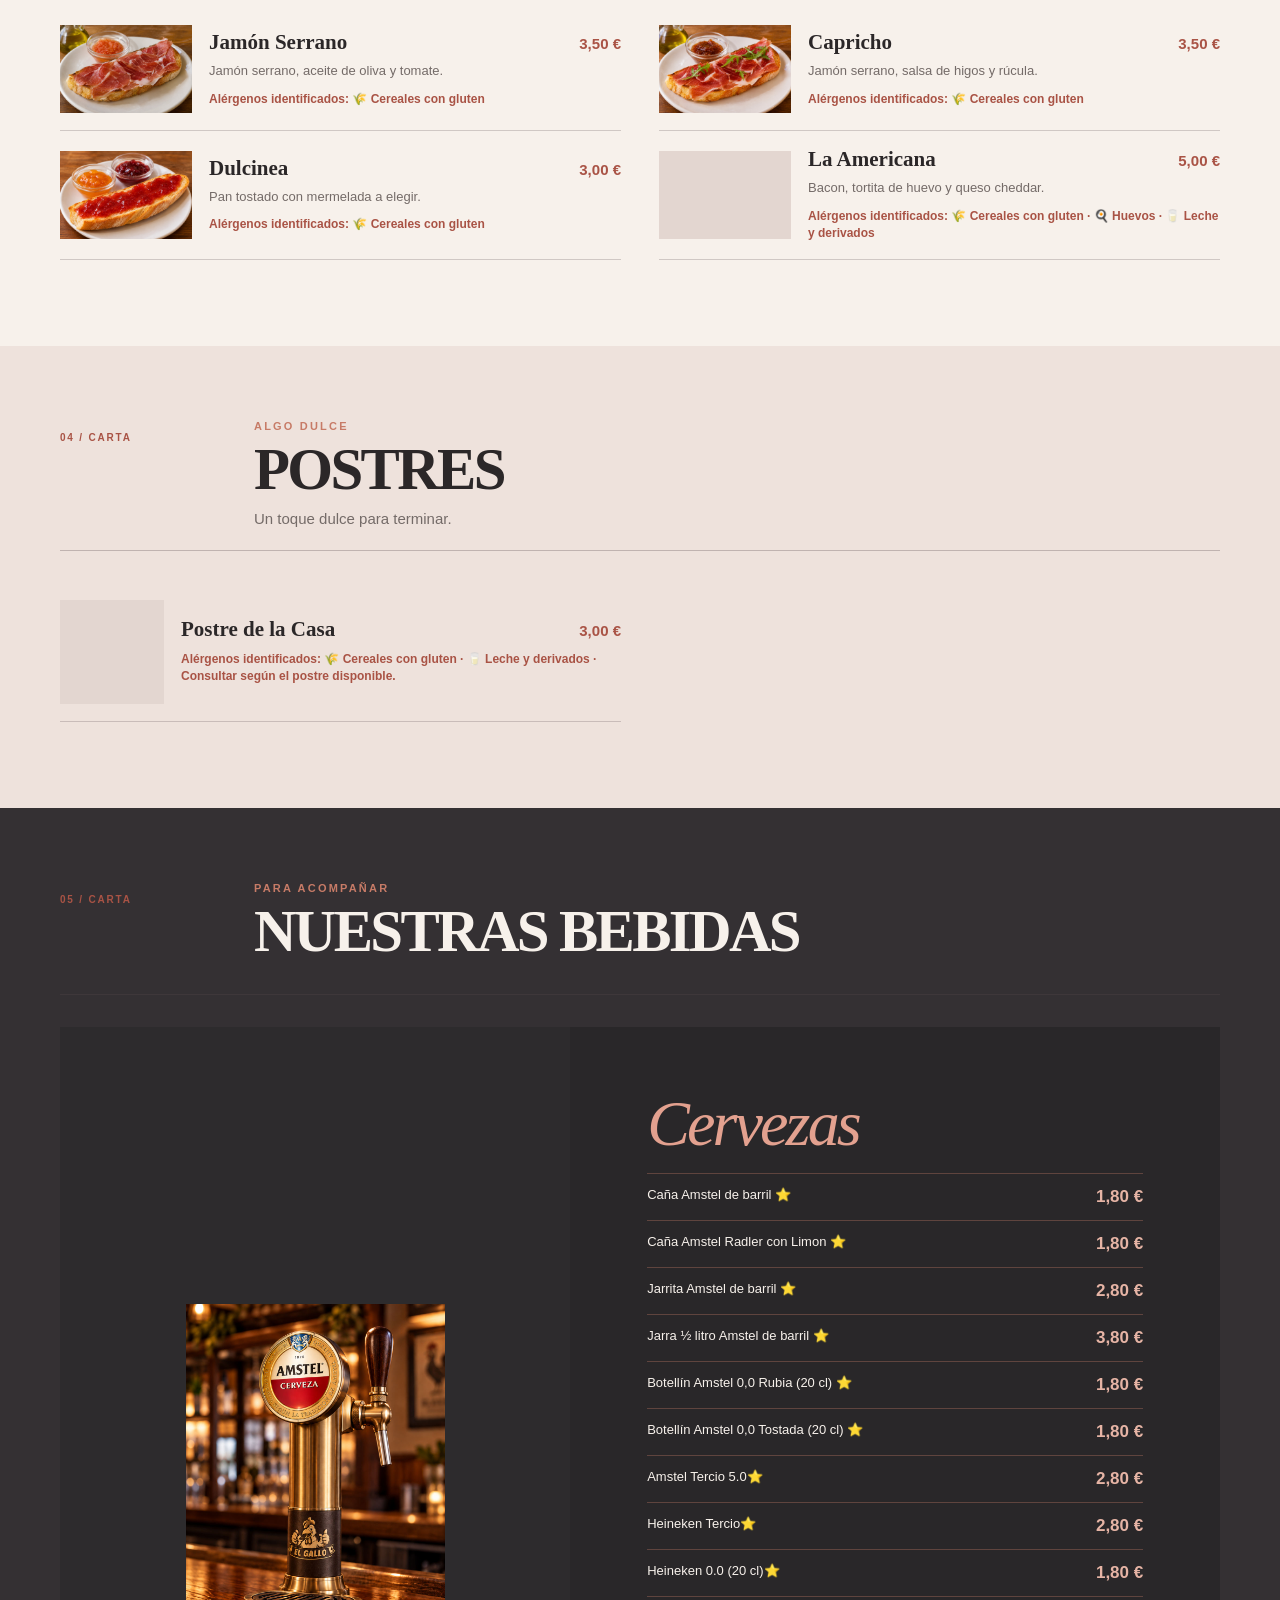
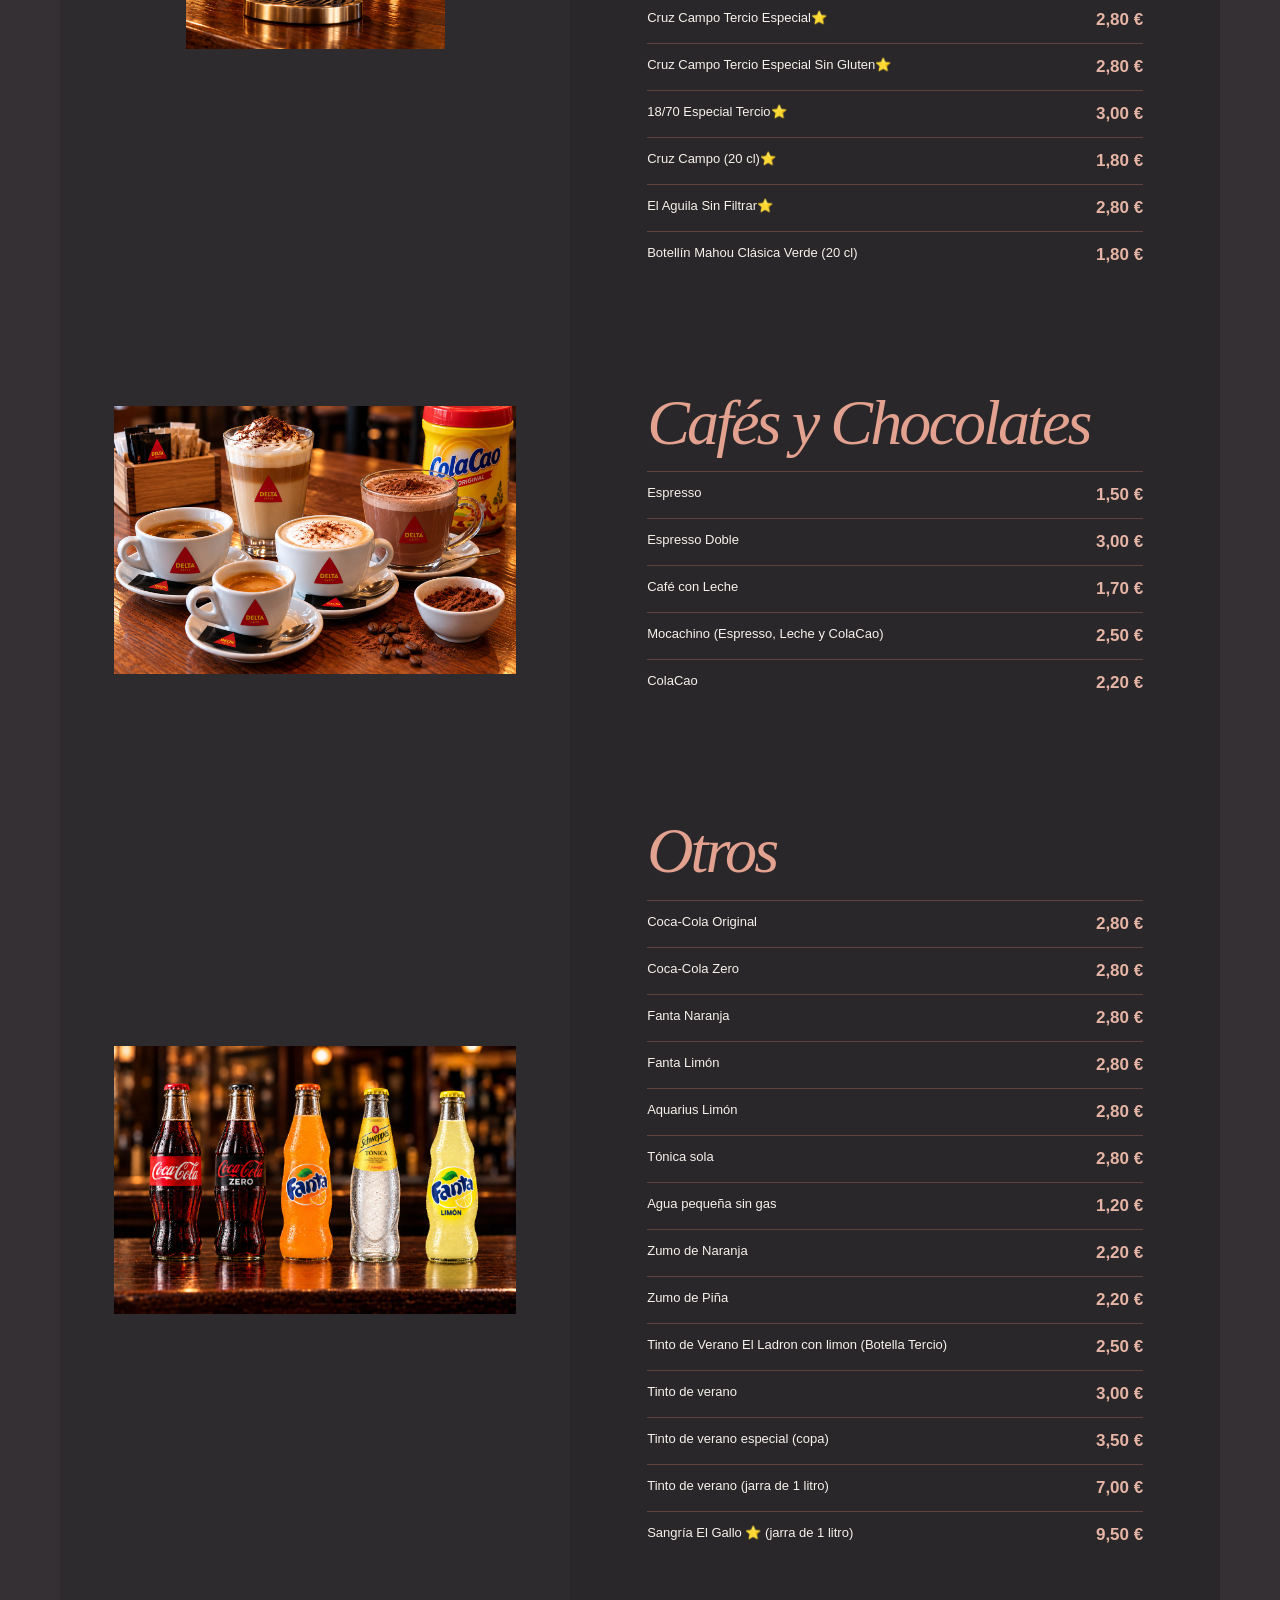
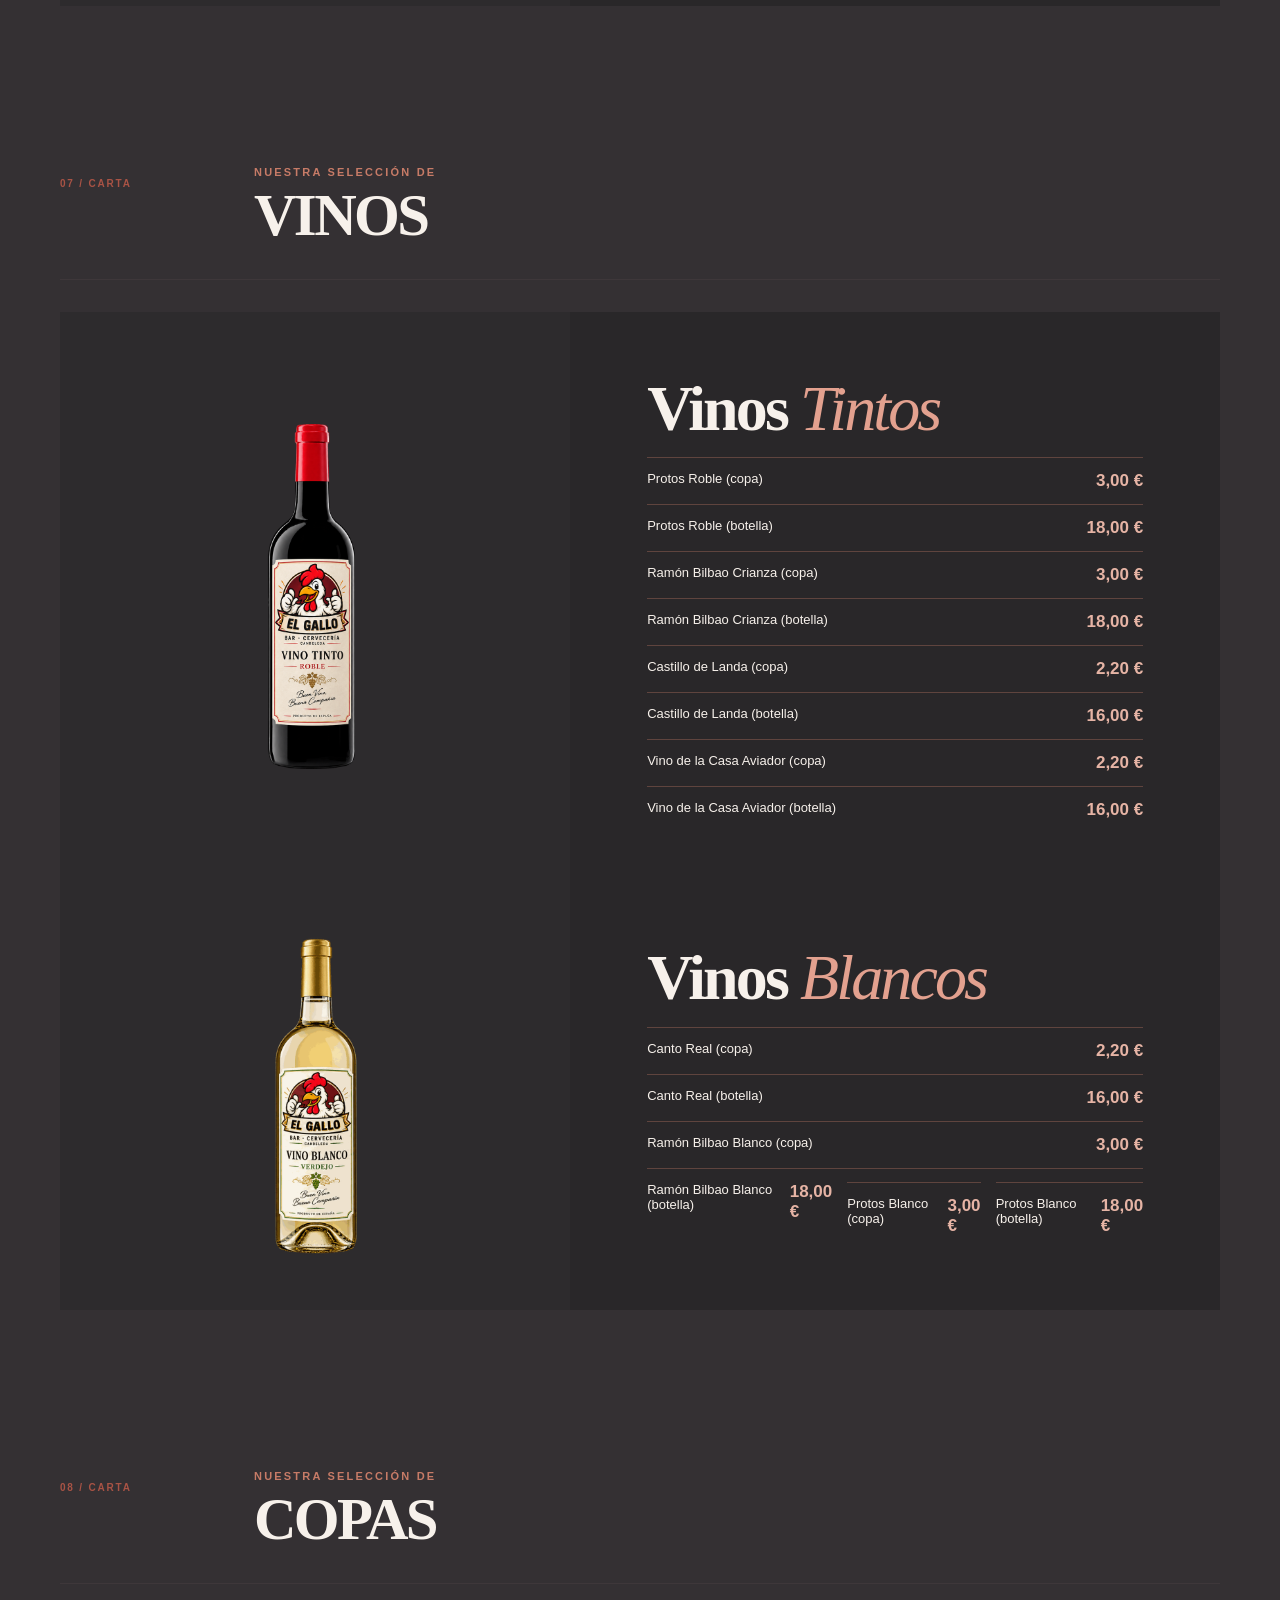
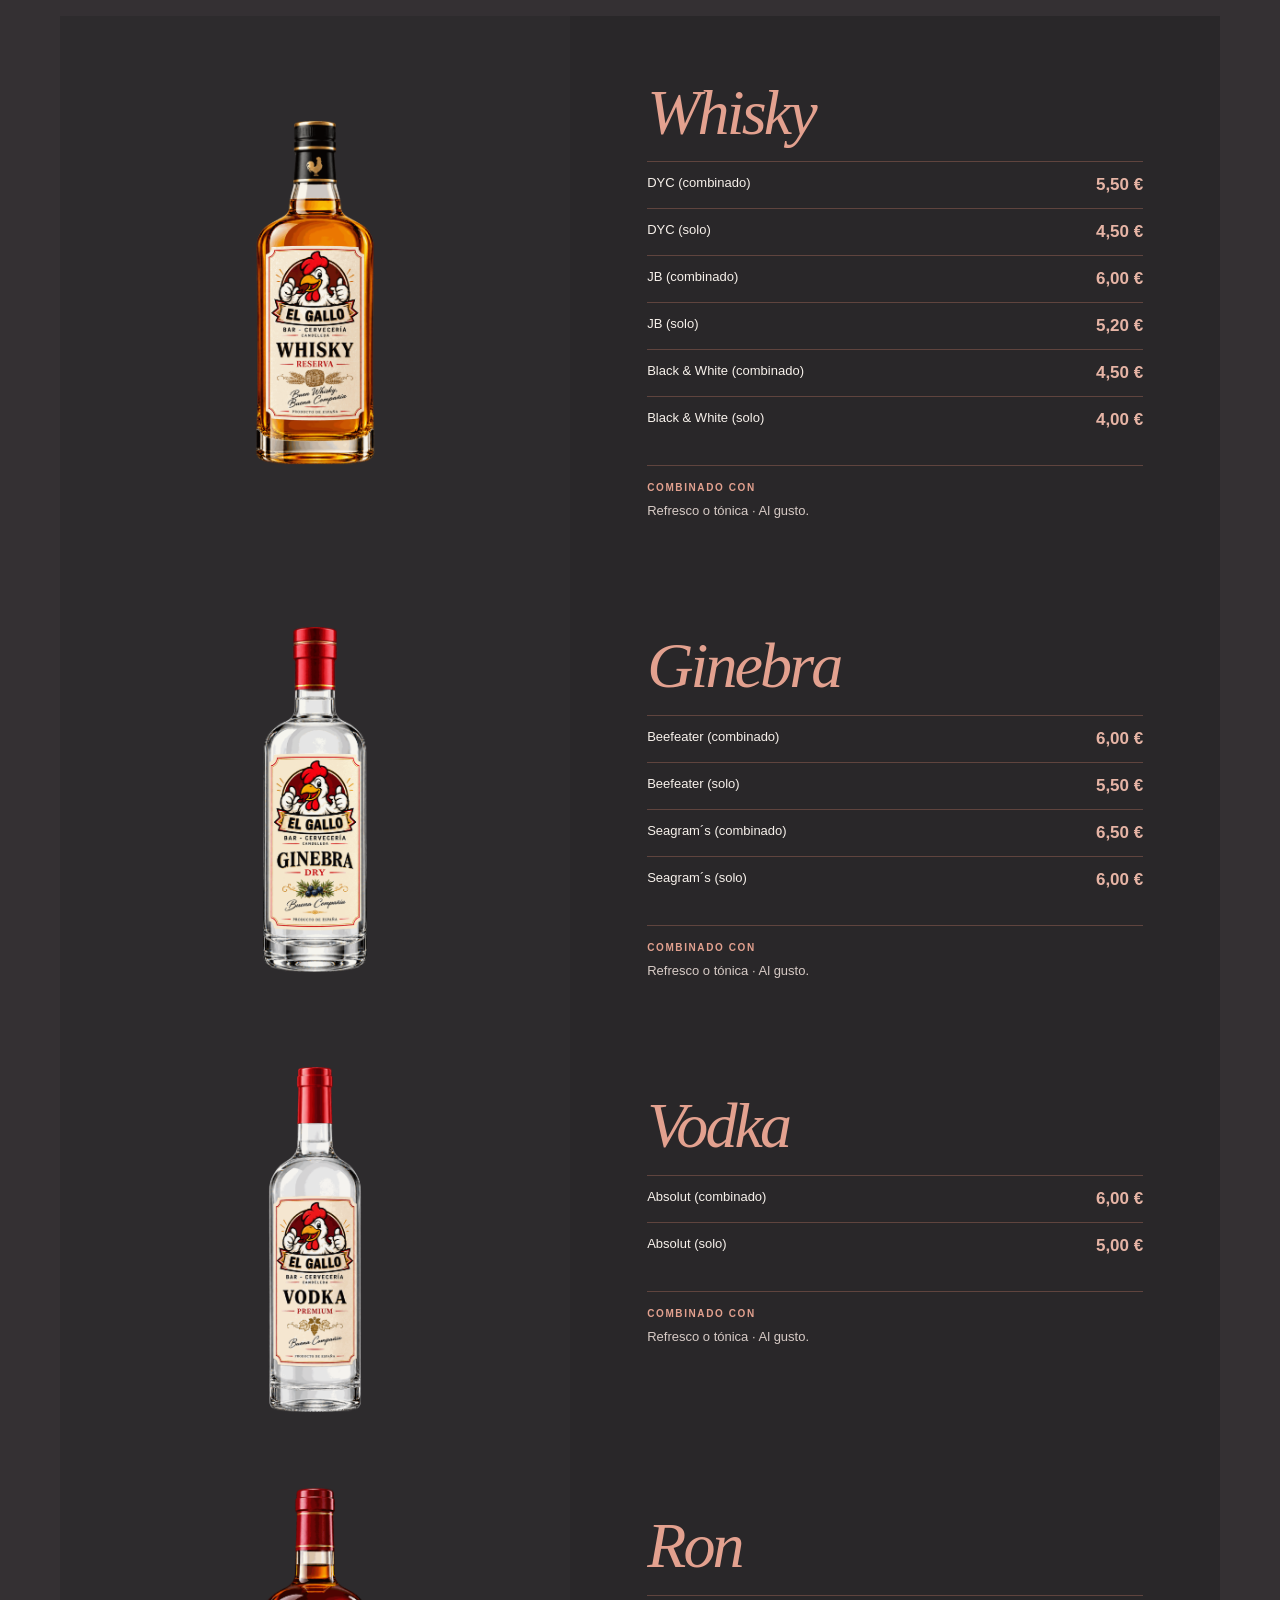
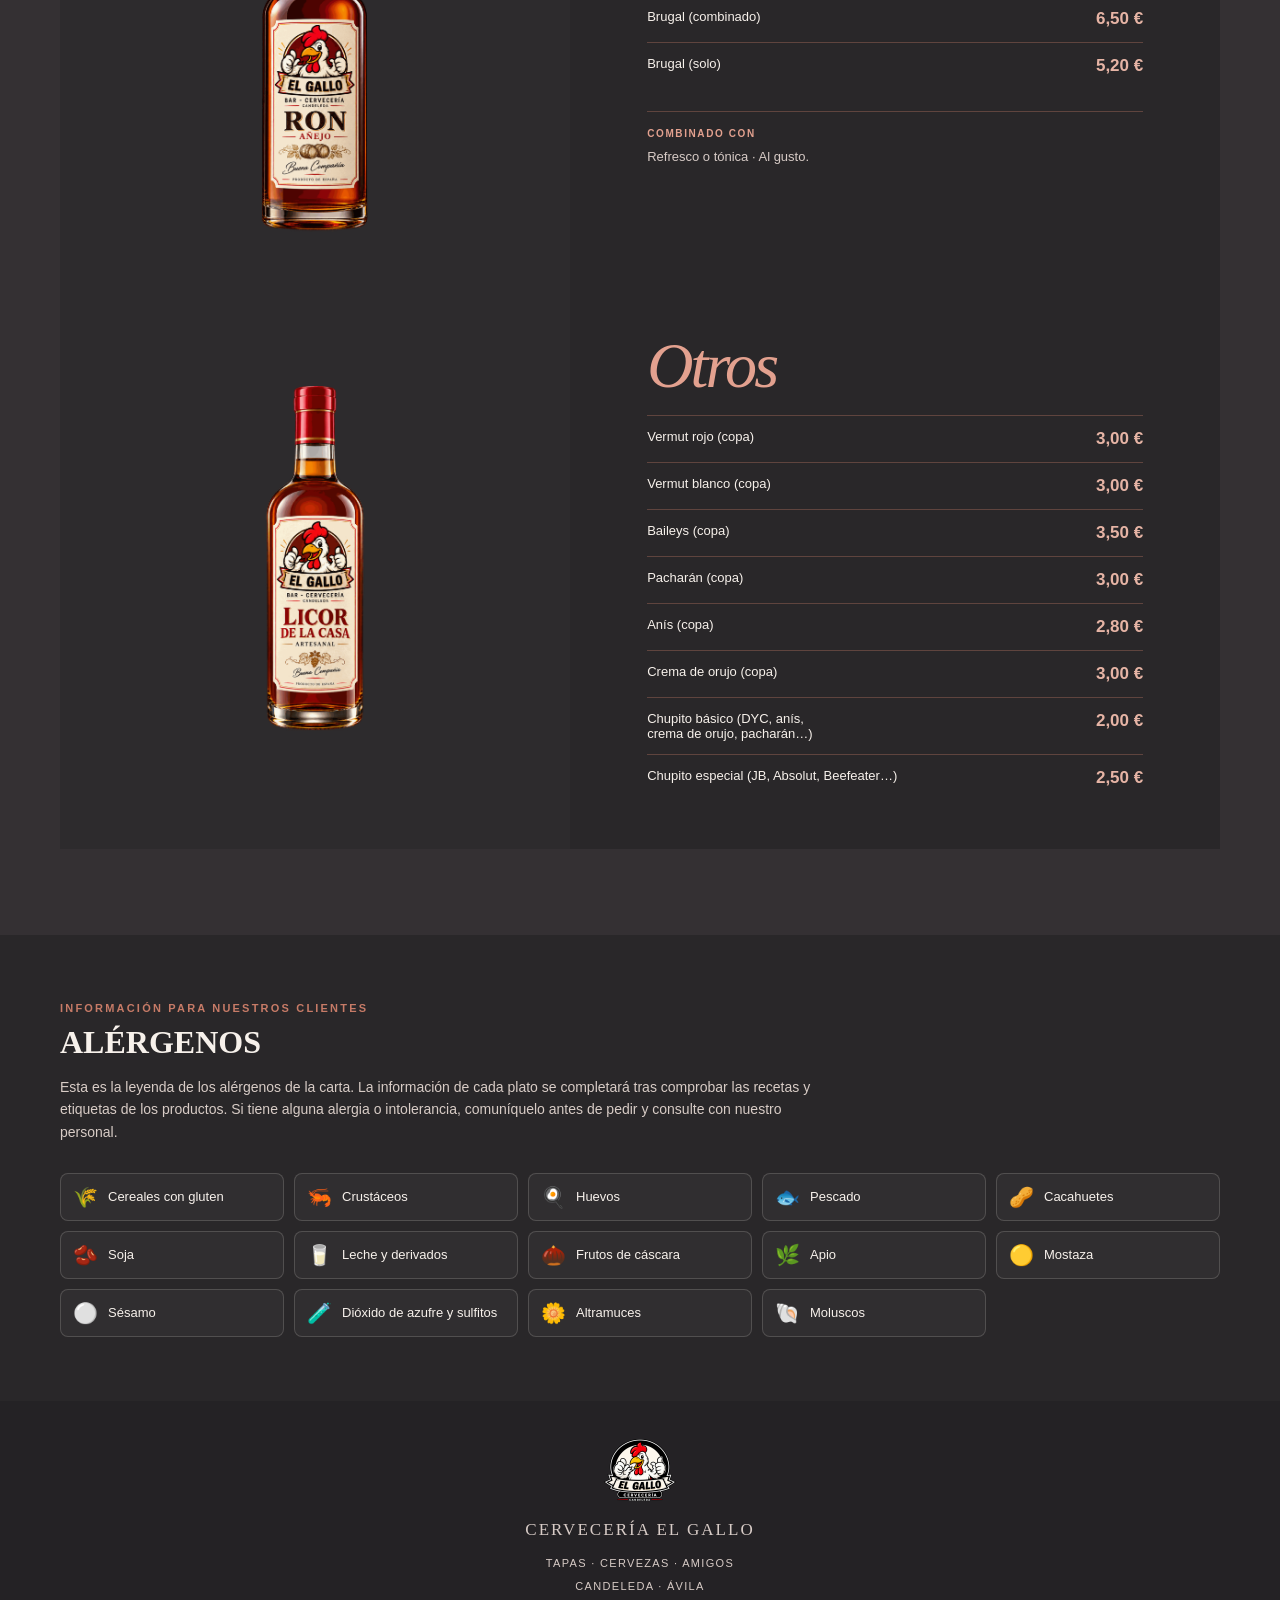
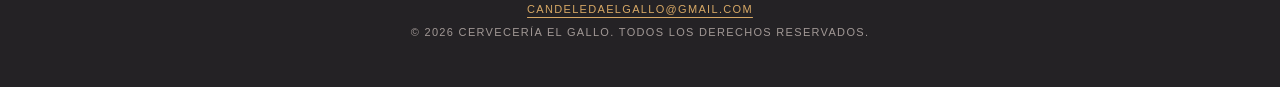
==== commit c9cf0a35: "Update carta.html Protos Blanco" ====
--- a/carta.html
+++ b/carta.html
@@ -851,7 +851,7 @@
 
         <div class="wine-price">
           <span>Canto Real (copa)</span>
-          <strong>2,50 €</strong>
+          <strong>2,20 €</strong>
         </div>
 
         <div class="wine-price">
@@ -867,6 +867,16 @@
         <div class="wine-price">
           <span>Ramón Bilbao Blanco (botella)</span>
           <strong>18,00 €</strong>
+
+        <div class="wine-price">
+          <span>Protos Blanco (copa)</span>
+          <strong>3,00 €</strong>
+        </div>
+
+        <div class="wine-price">
+          <span>Protos Blanco (botella)</span>
+          <strong>18,00 €</strong>
+          
         </div>
       </div>
     </div>
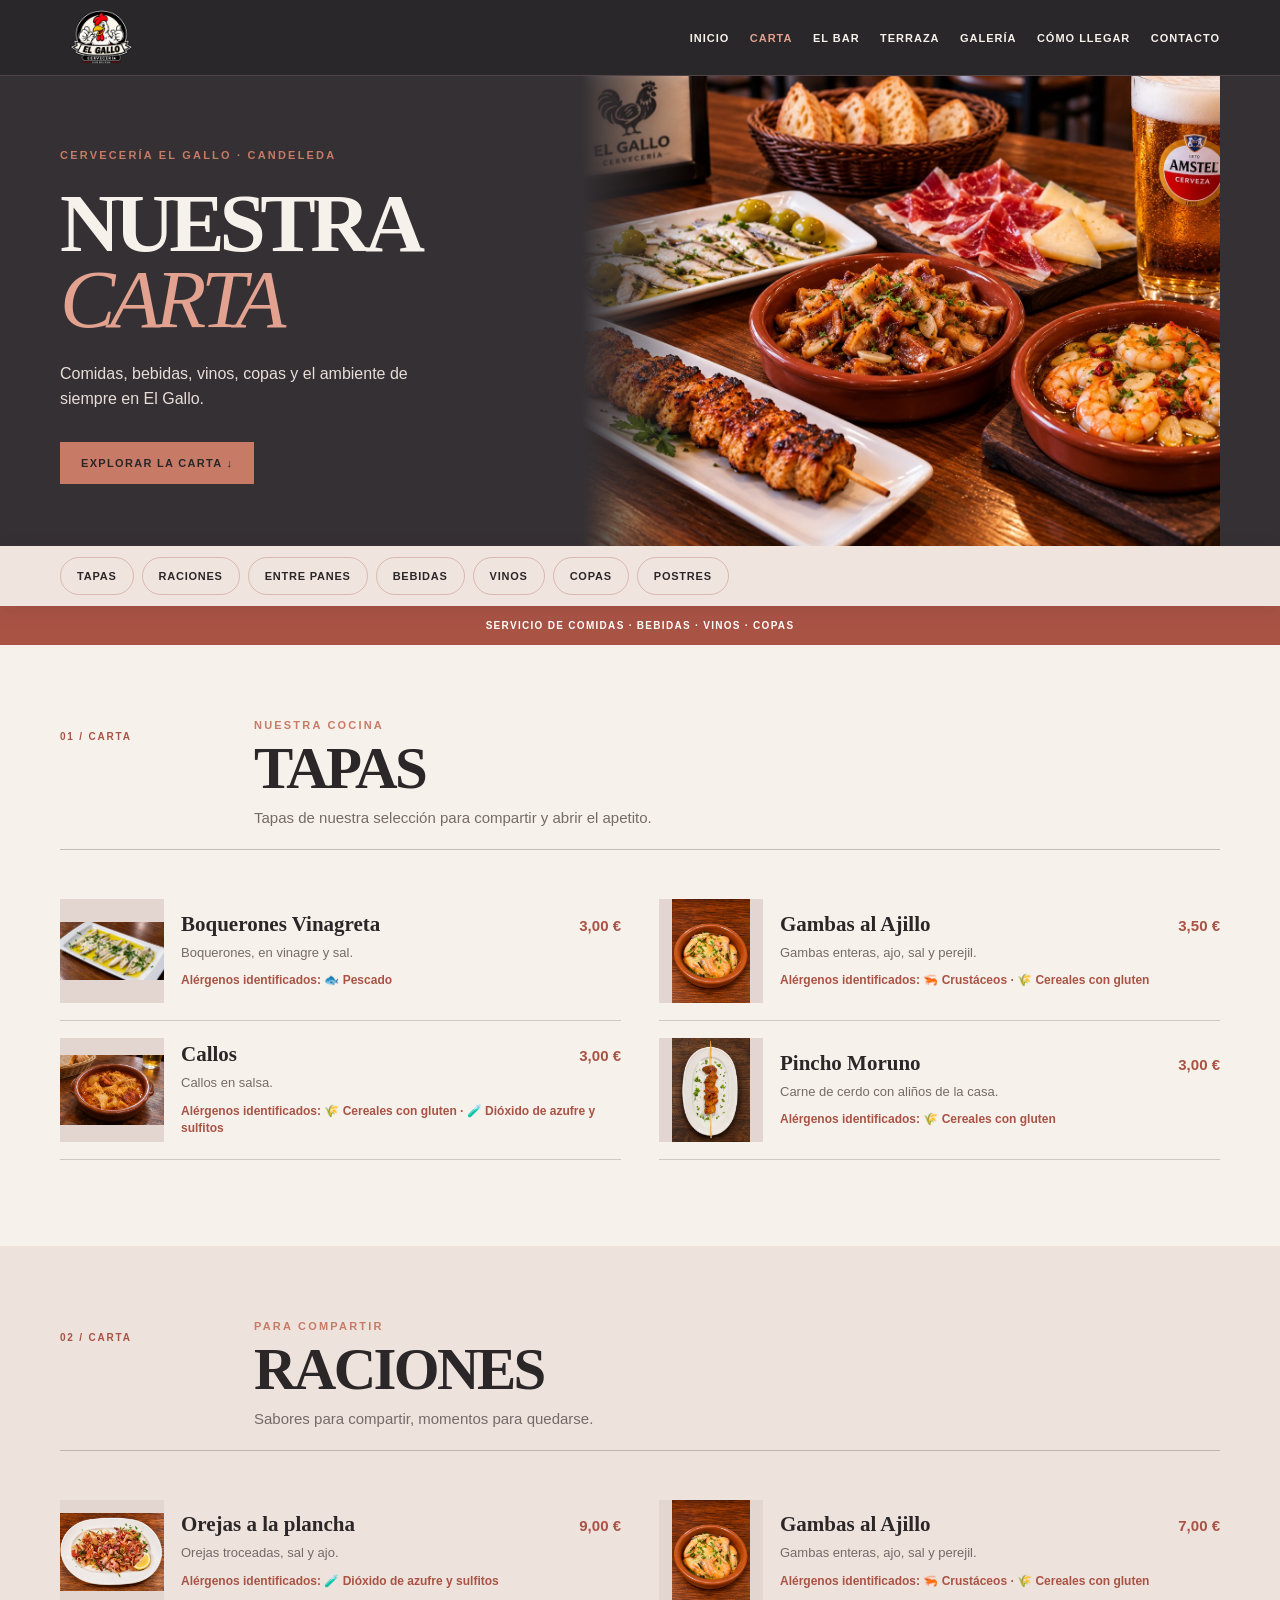
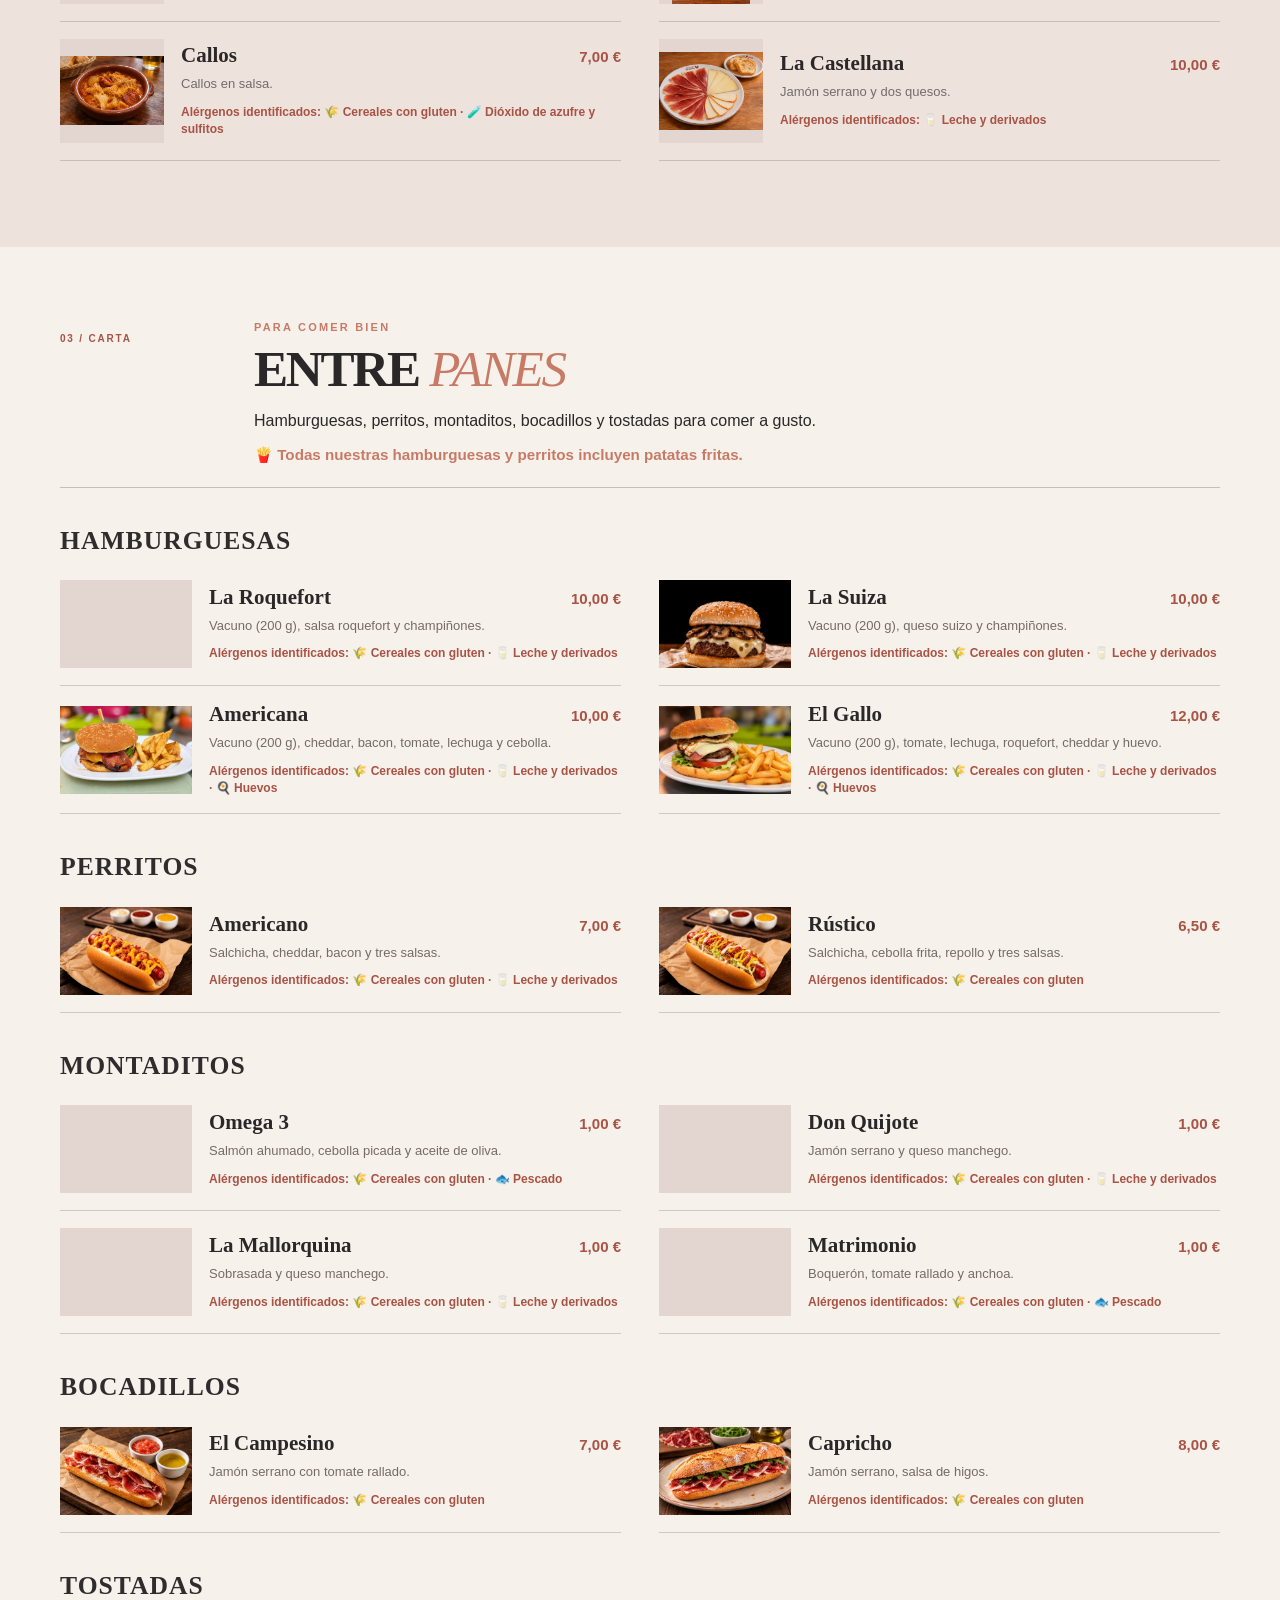
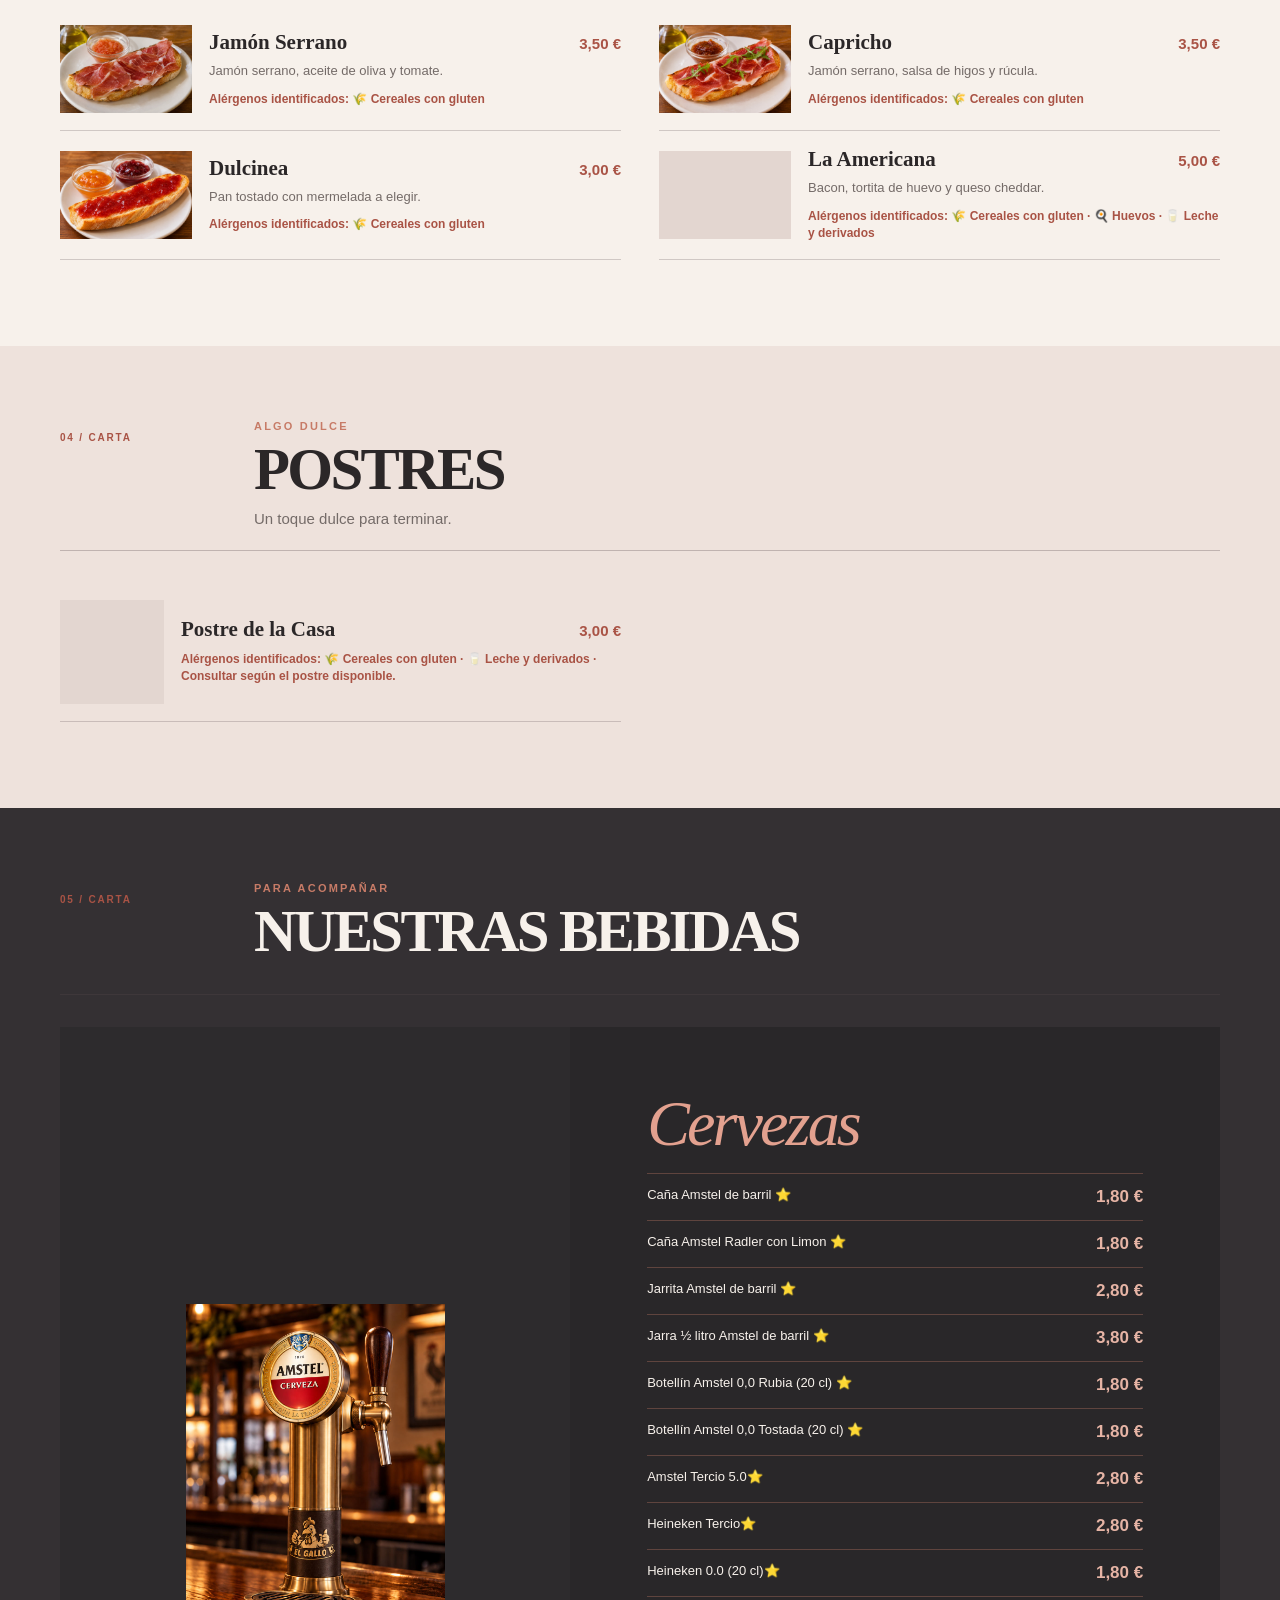
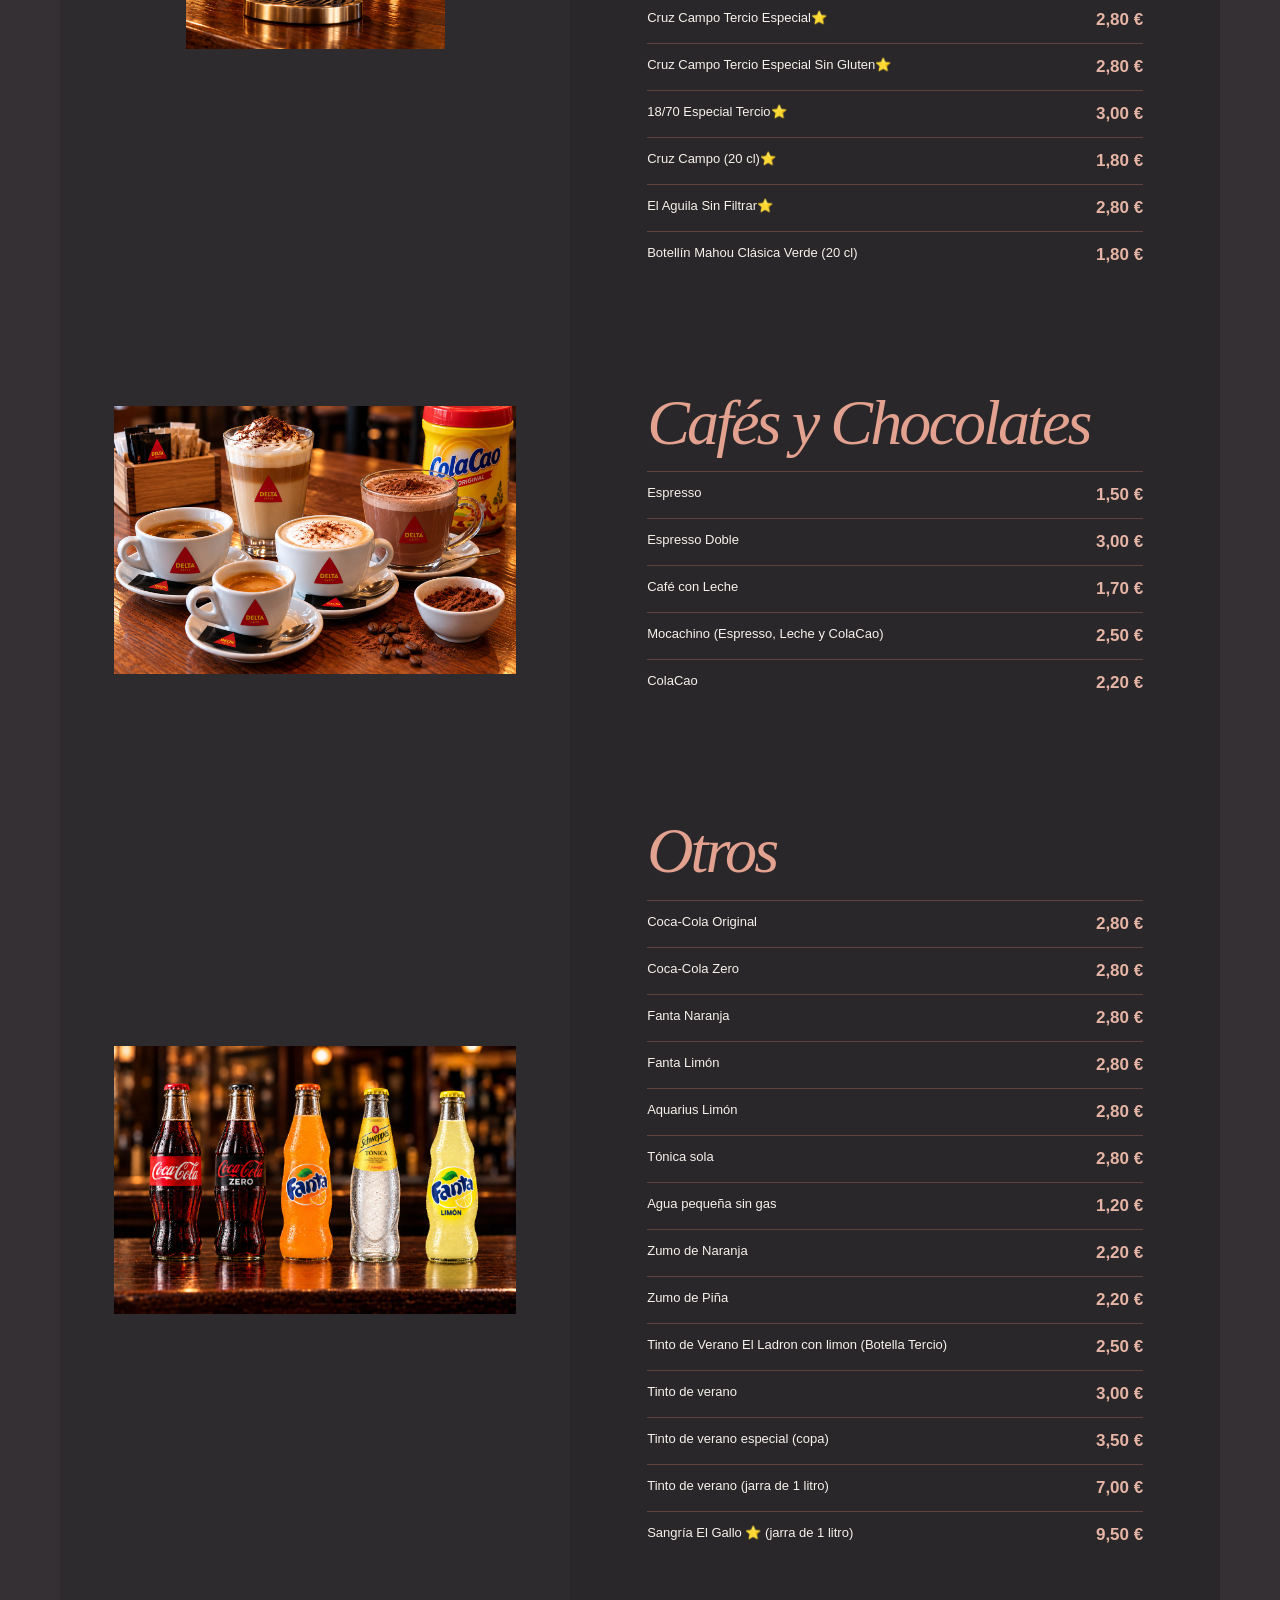
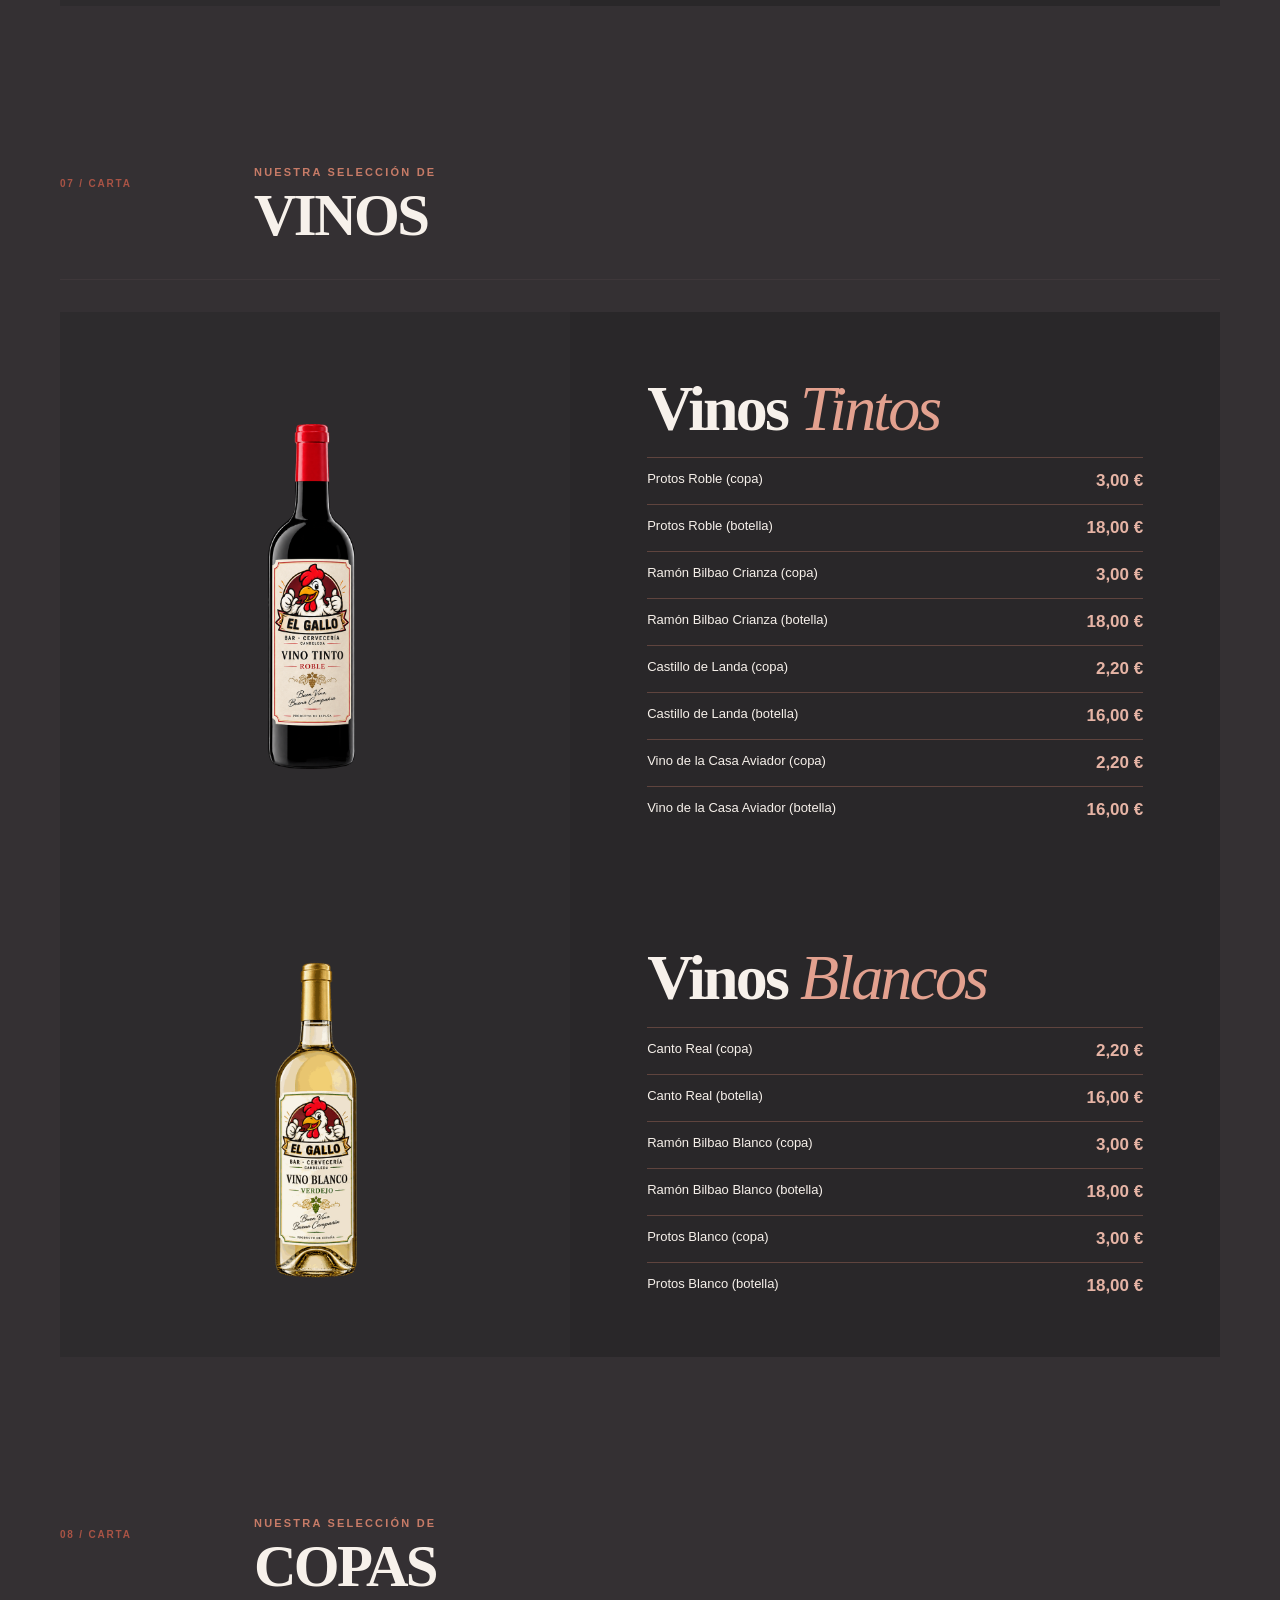
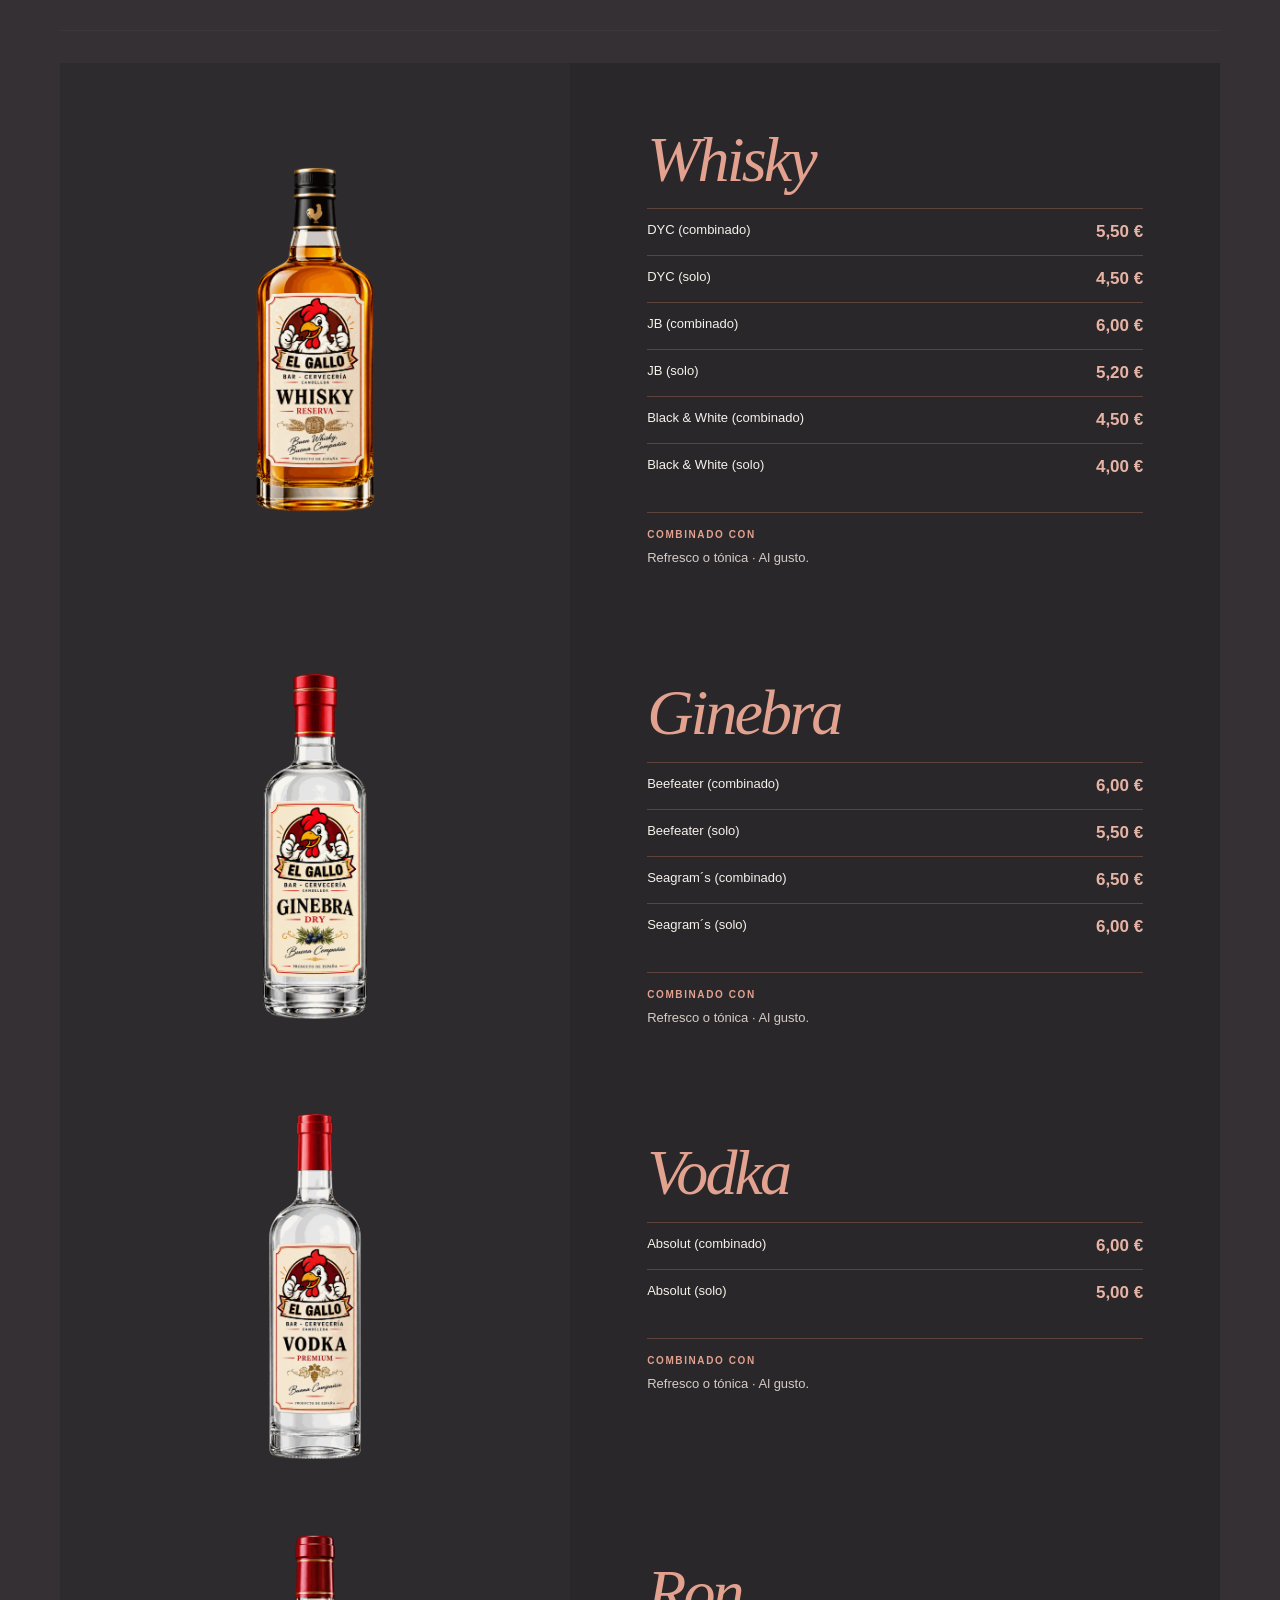
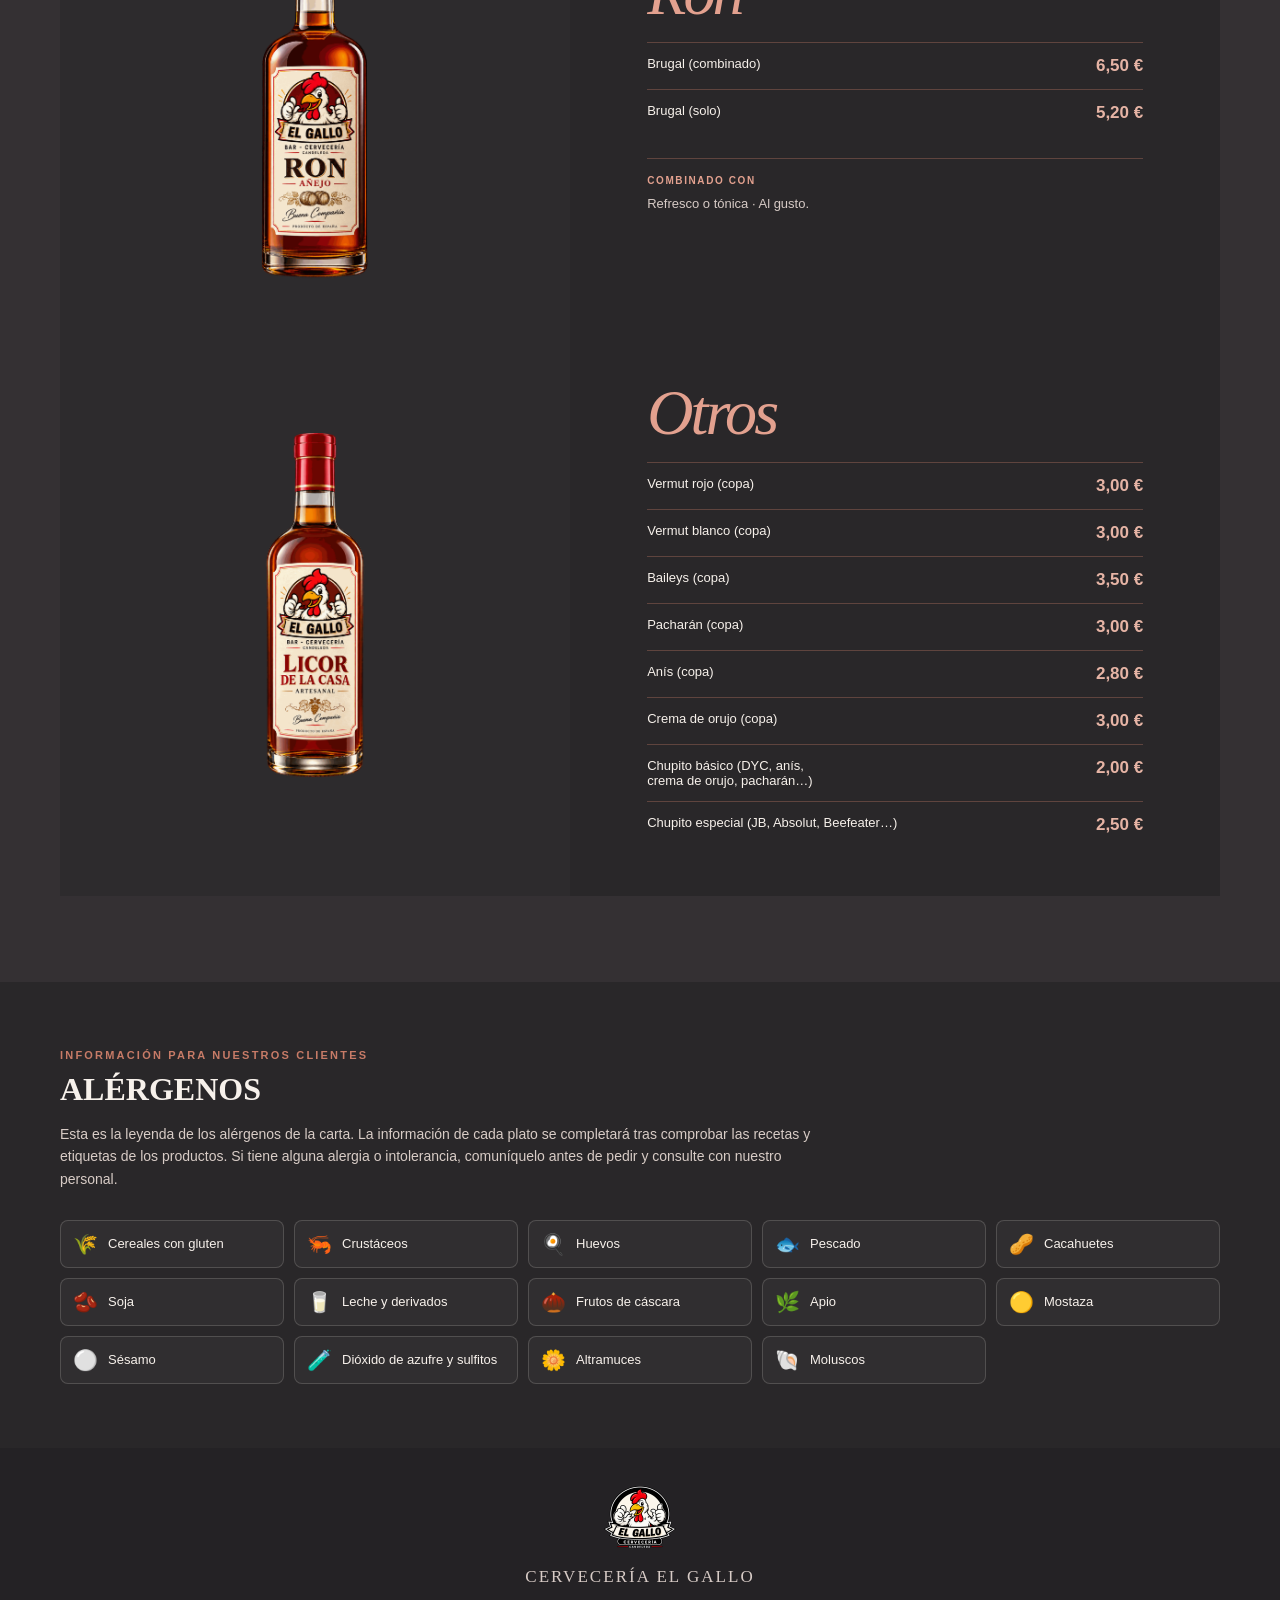
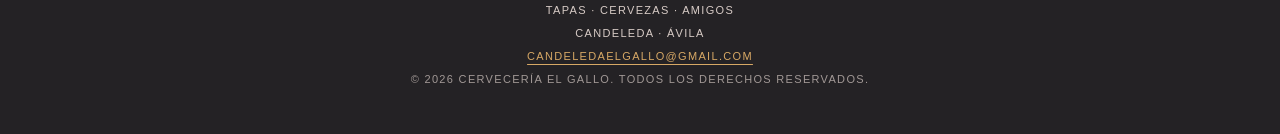
==== commit 27639855: "Update carta.html" ====
--- a/carta.html
+++ b/carta.html
@@ -867,7 +867,8 @@
         <div class="wine-price">
           <span>Ramón Bilbao Blanco (botella)</span>
           <strong>18,00 €</strong>
-
+        </div>
+          
         <div class="wine-price">
           <span>Protos Blanco (copa)</span>
           <strong>3,00 €</strong>
@@ -876,11 +877,9 @@
         <div class="wine-price">
           <span>Protos Blanco (botella)</span>
           <strong>18,00 €</strong>
-          
-        </div>
-      </div>
-    </div>
-
+       </div>
+      </div>
+    </div>
   </div>
 </section>
       
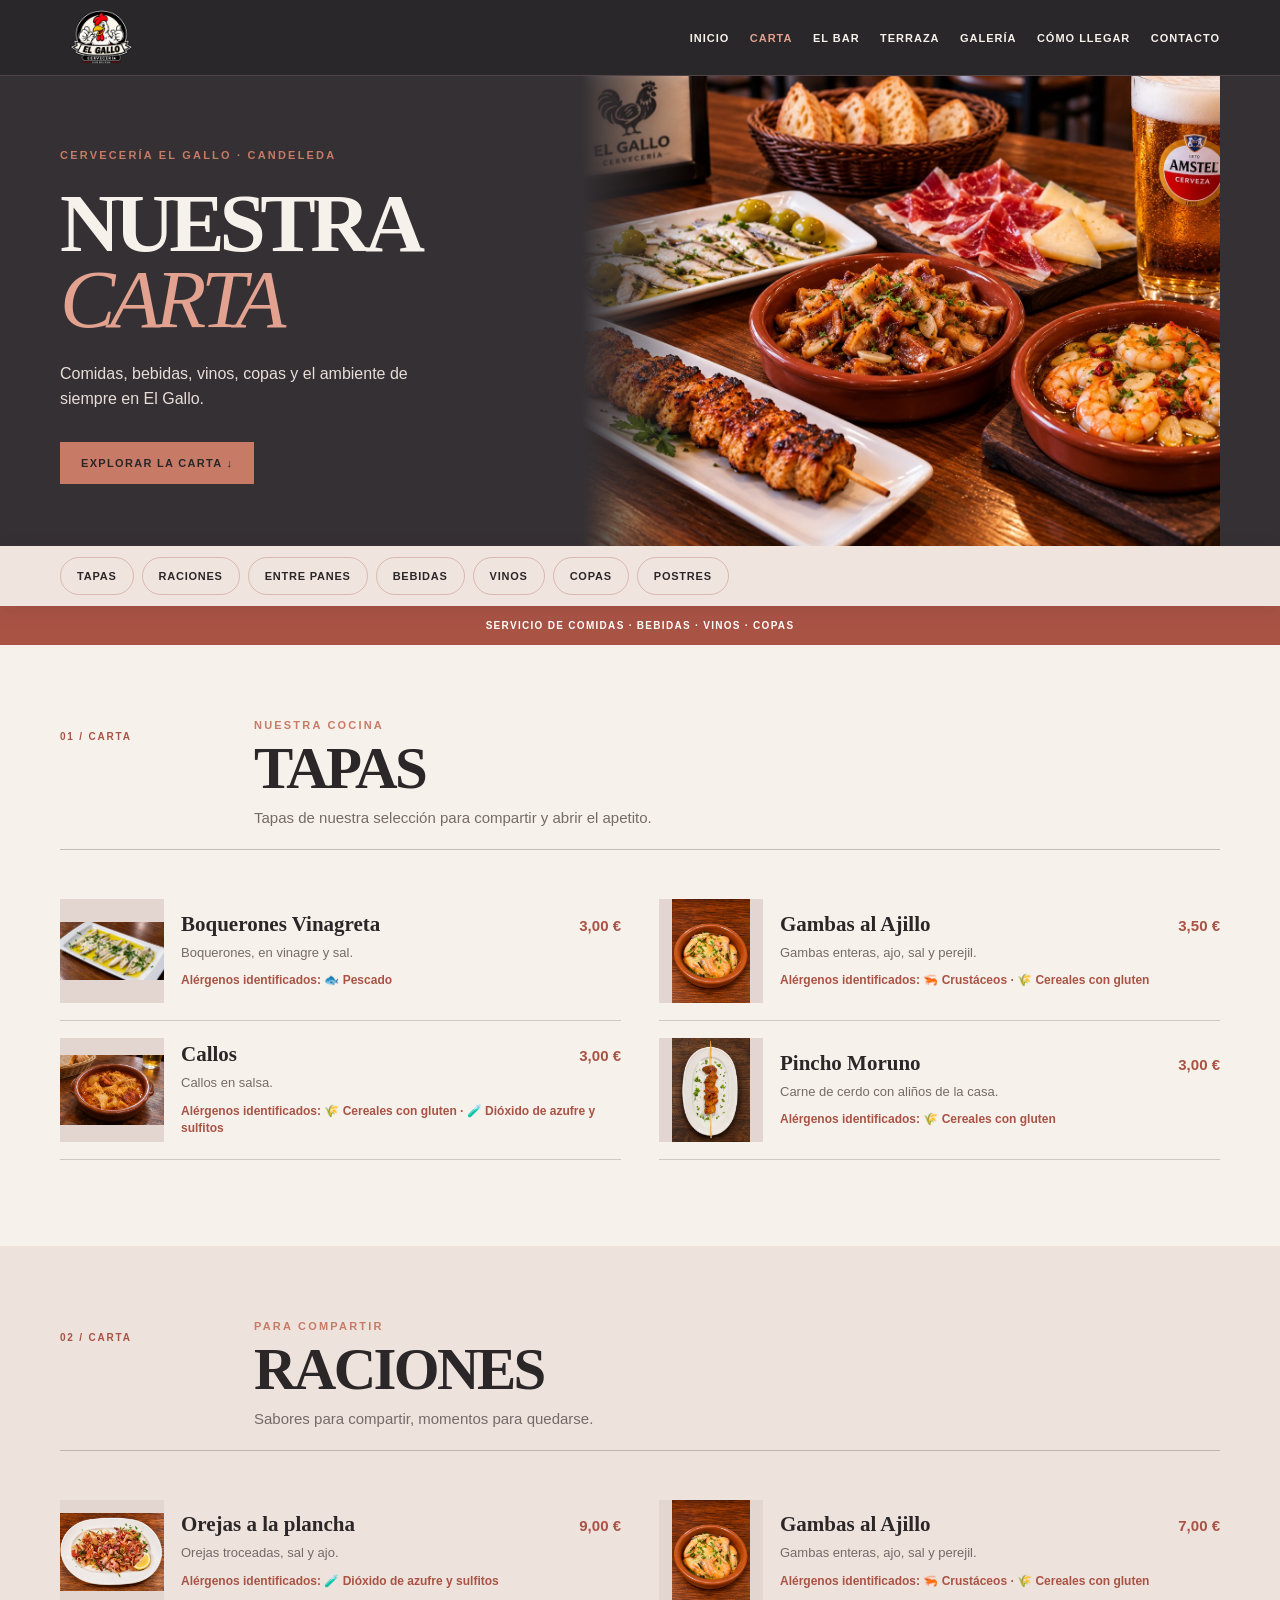
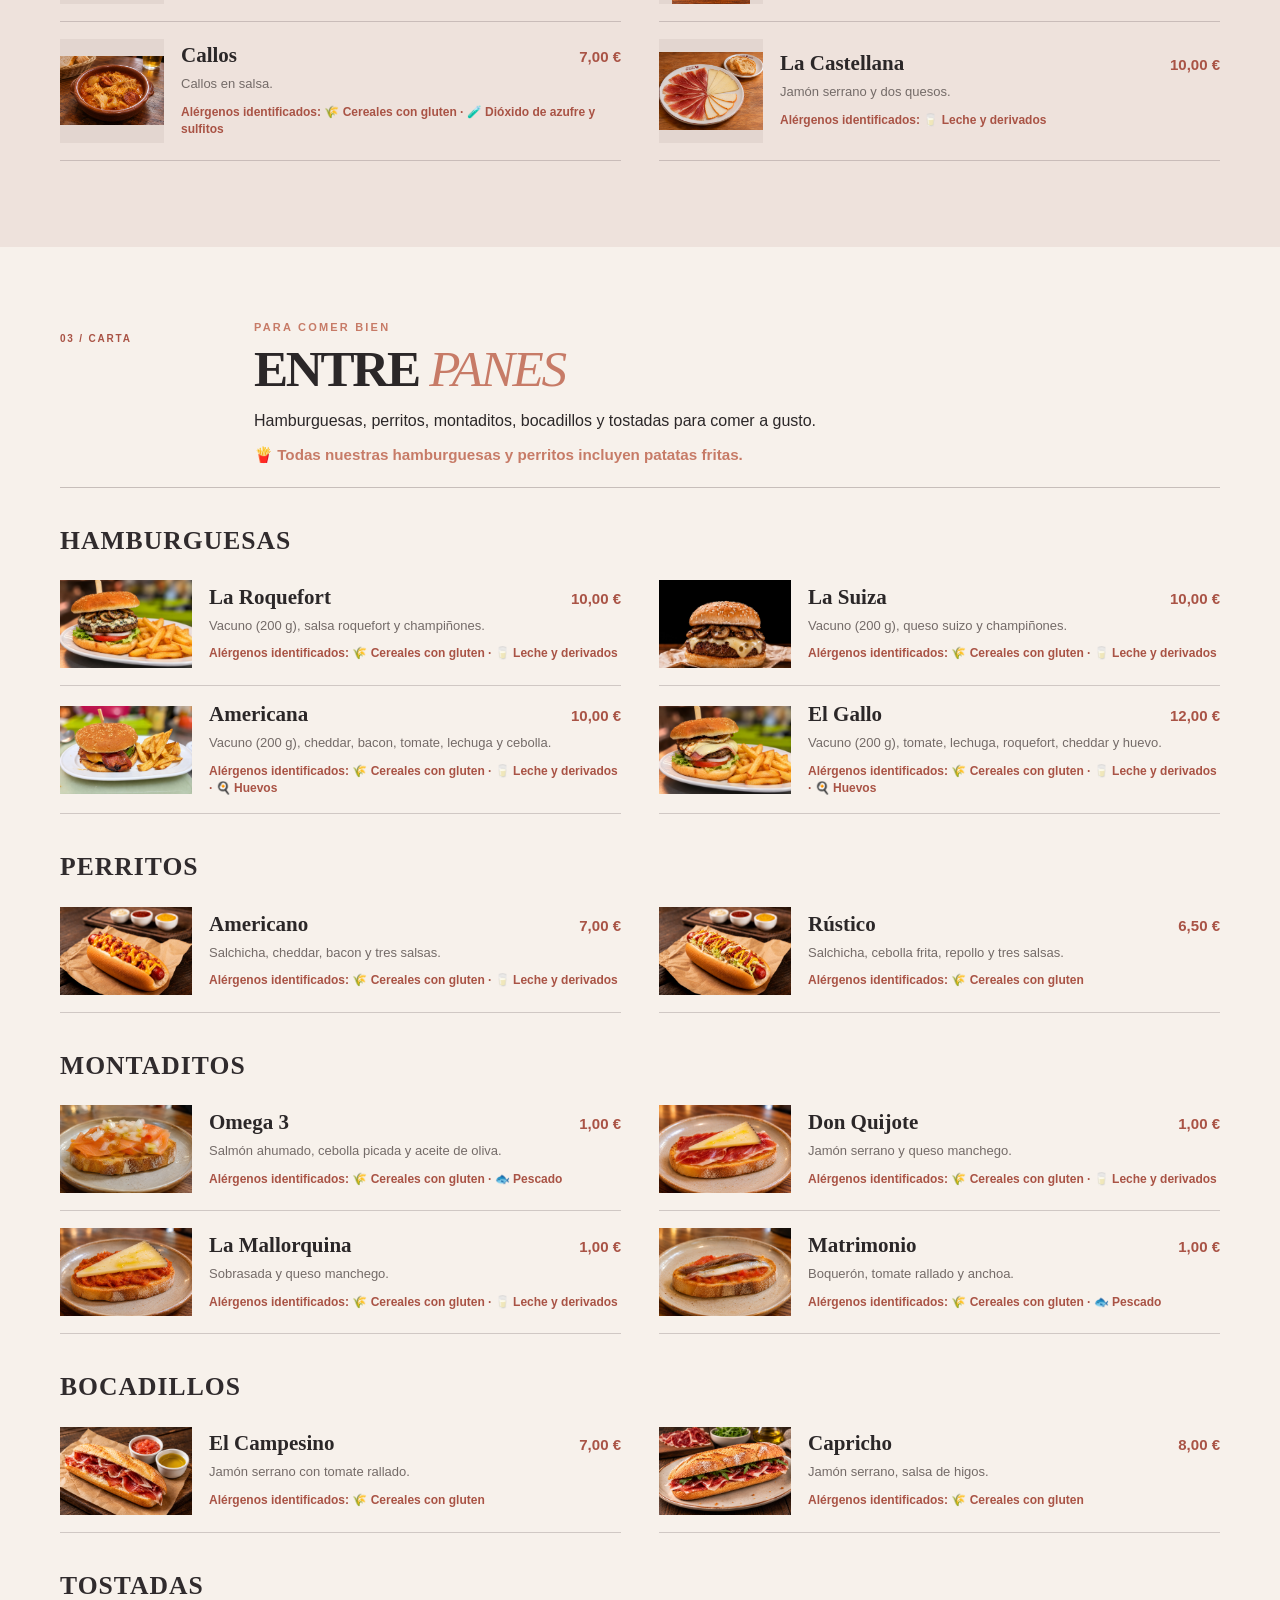
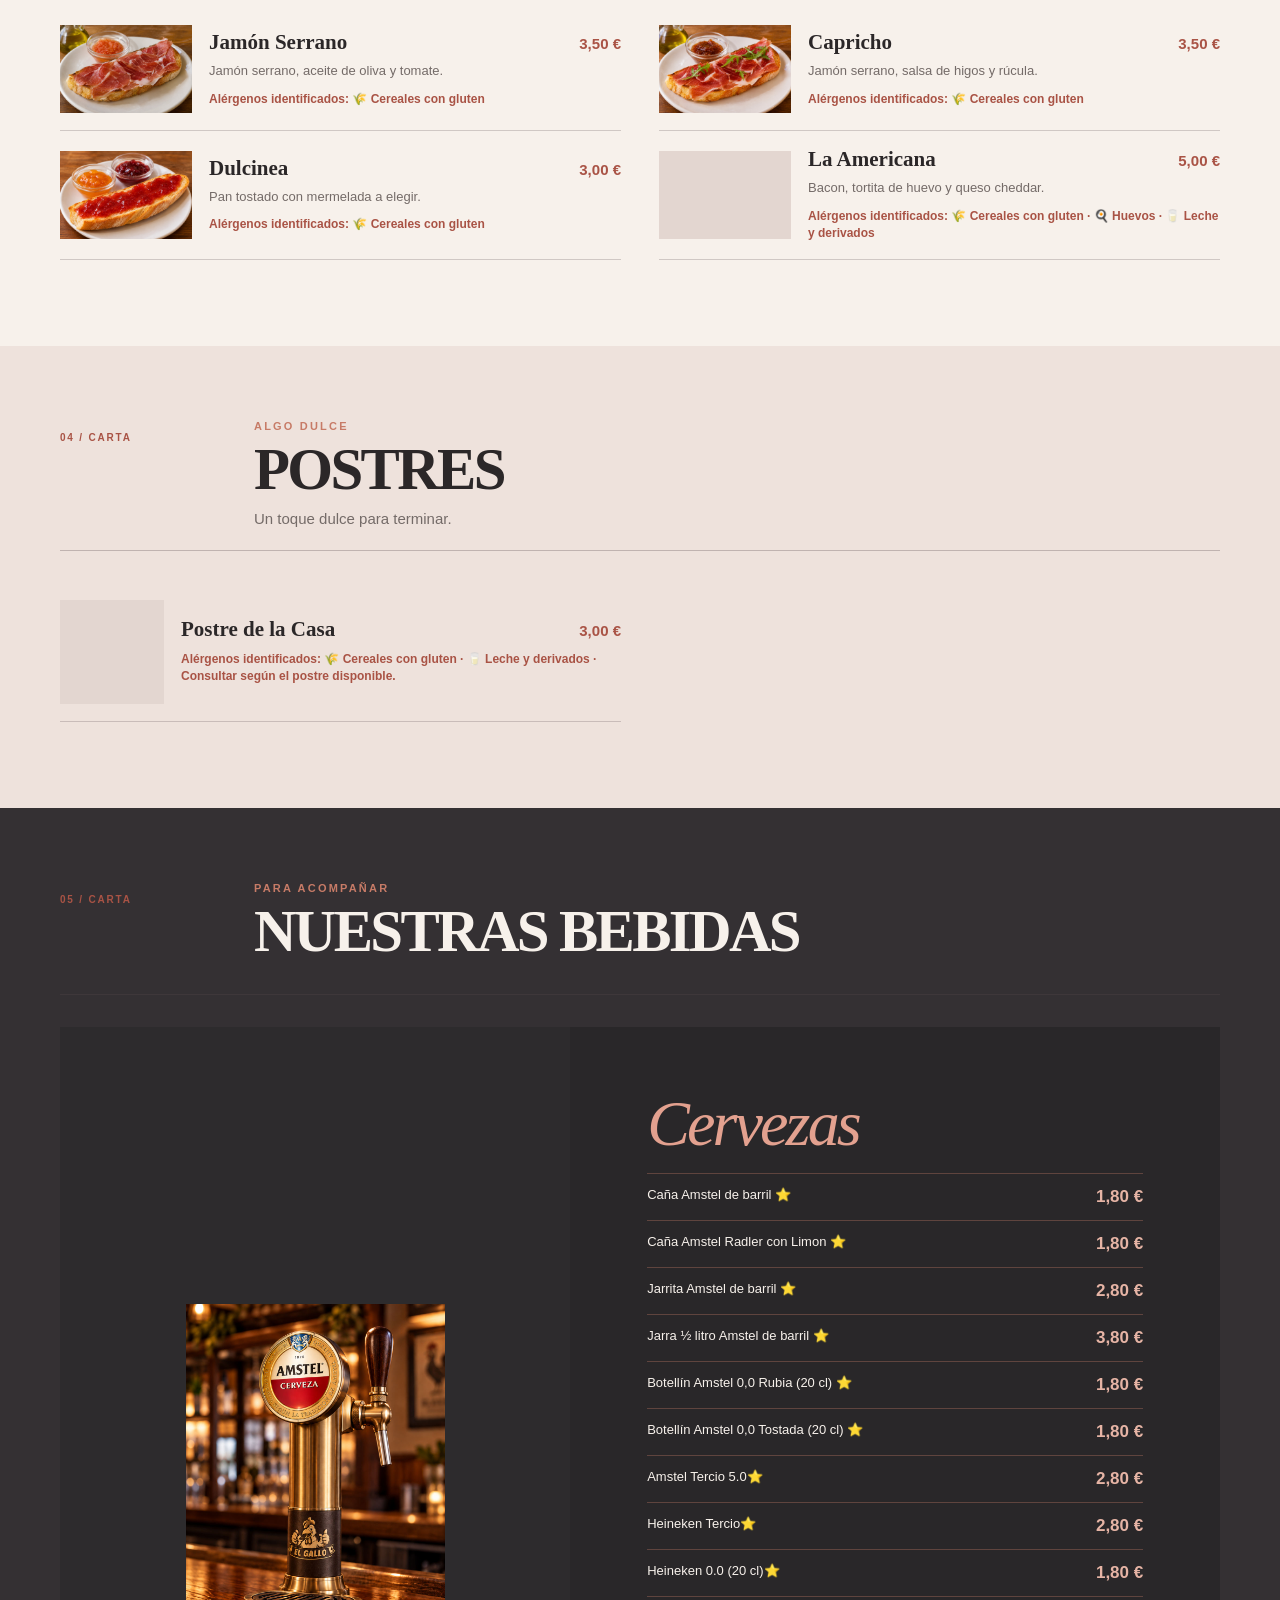
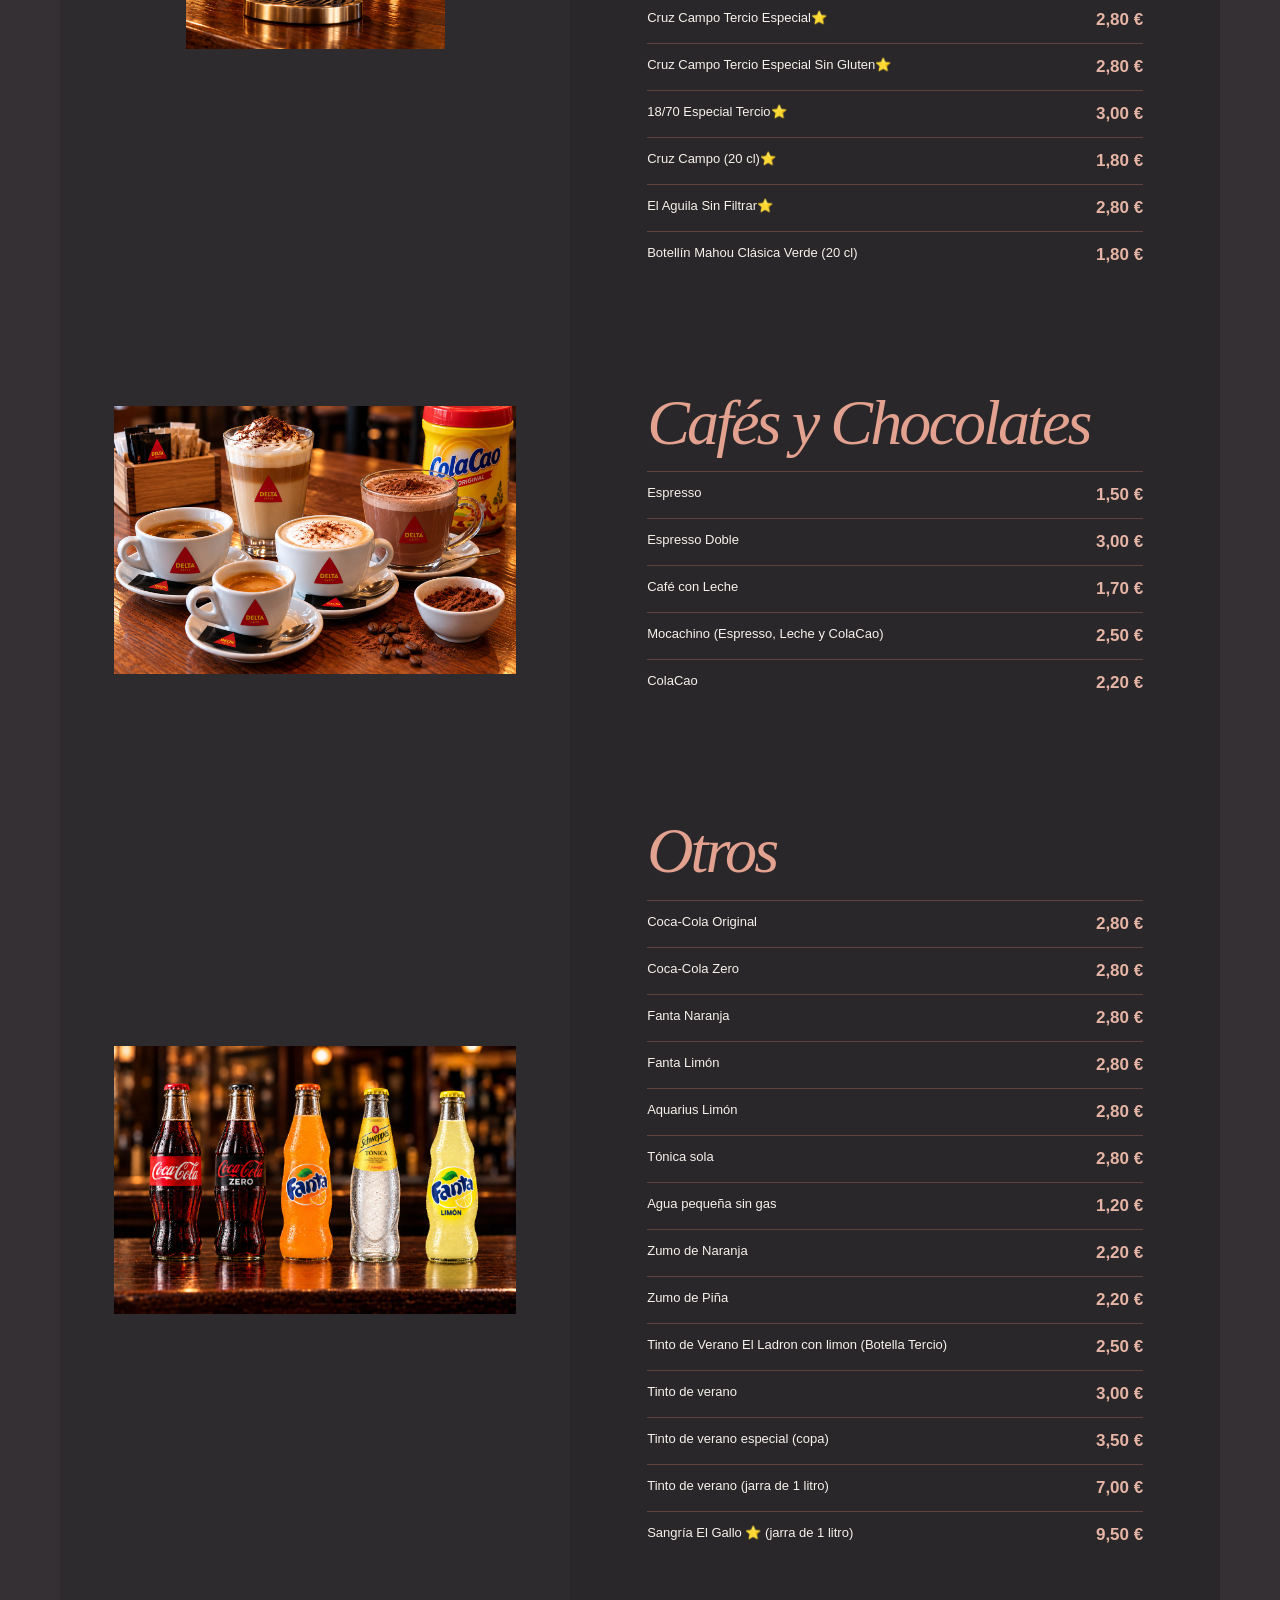
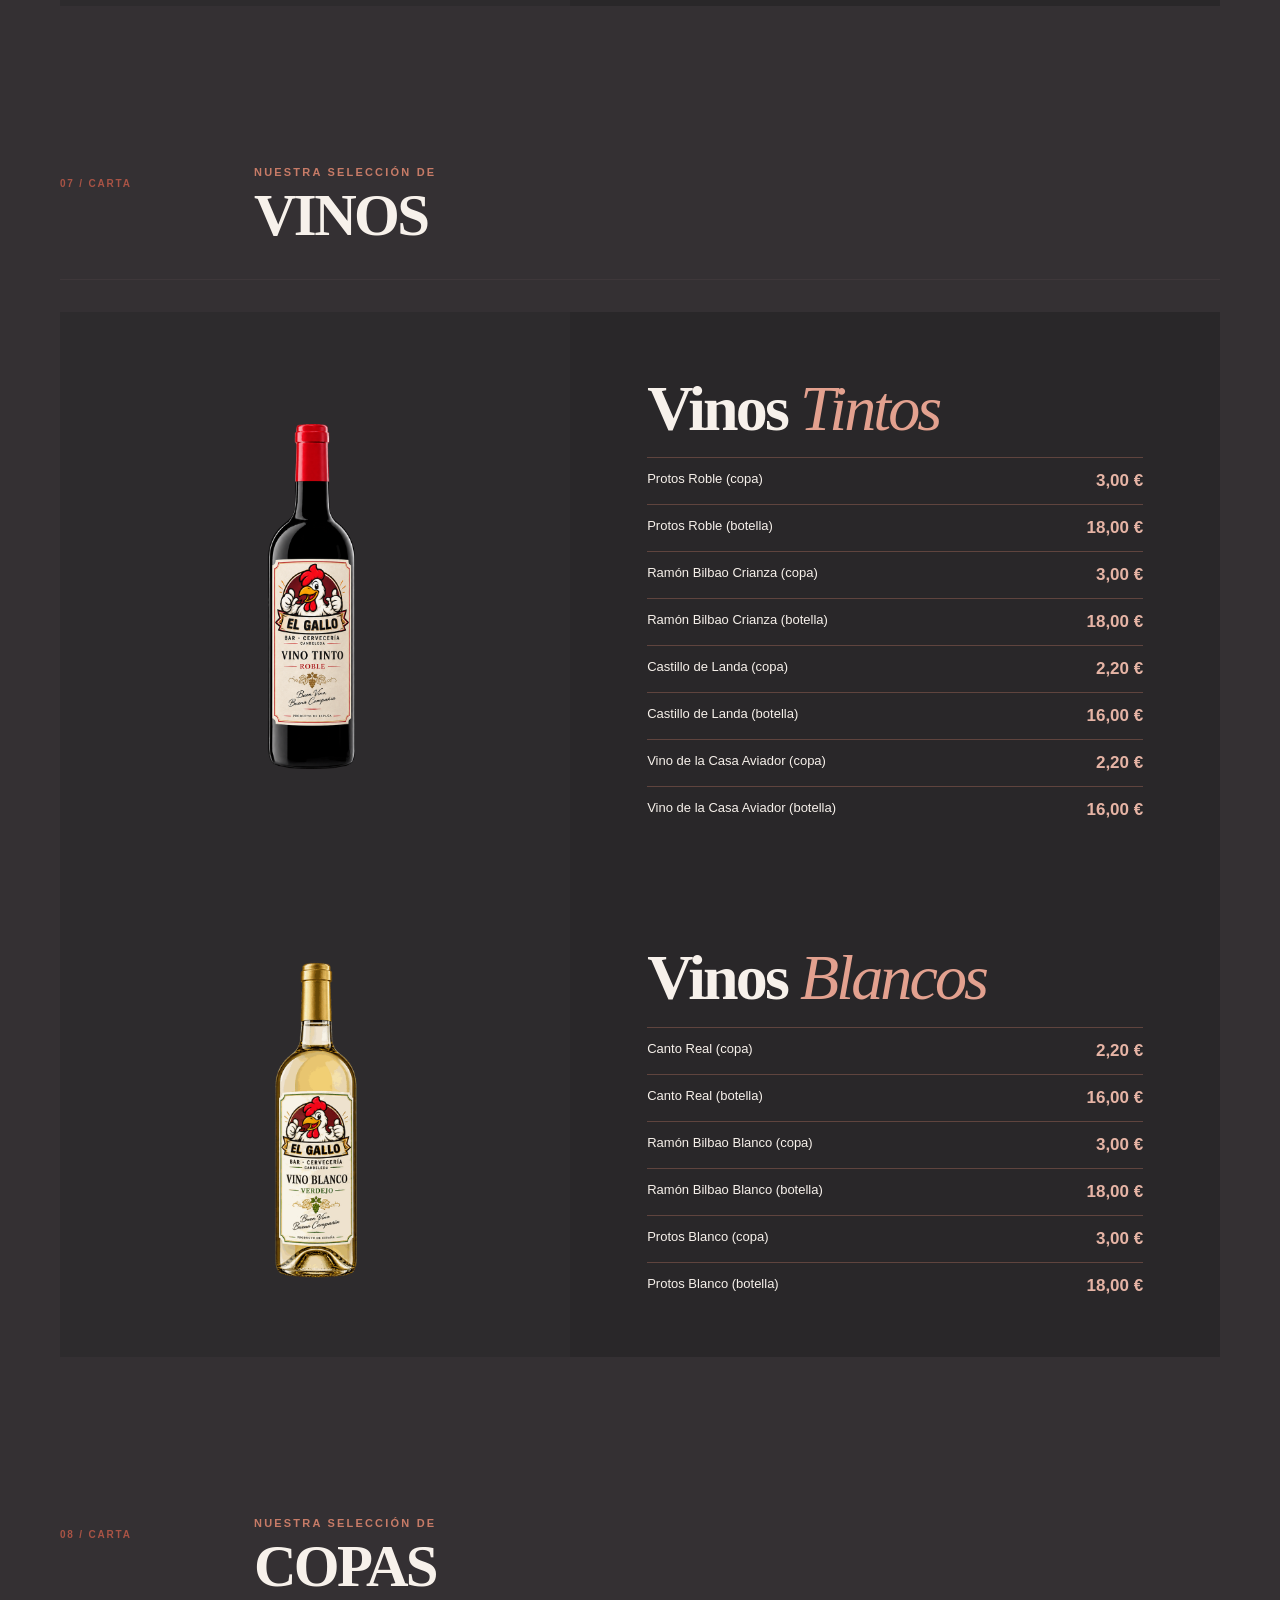
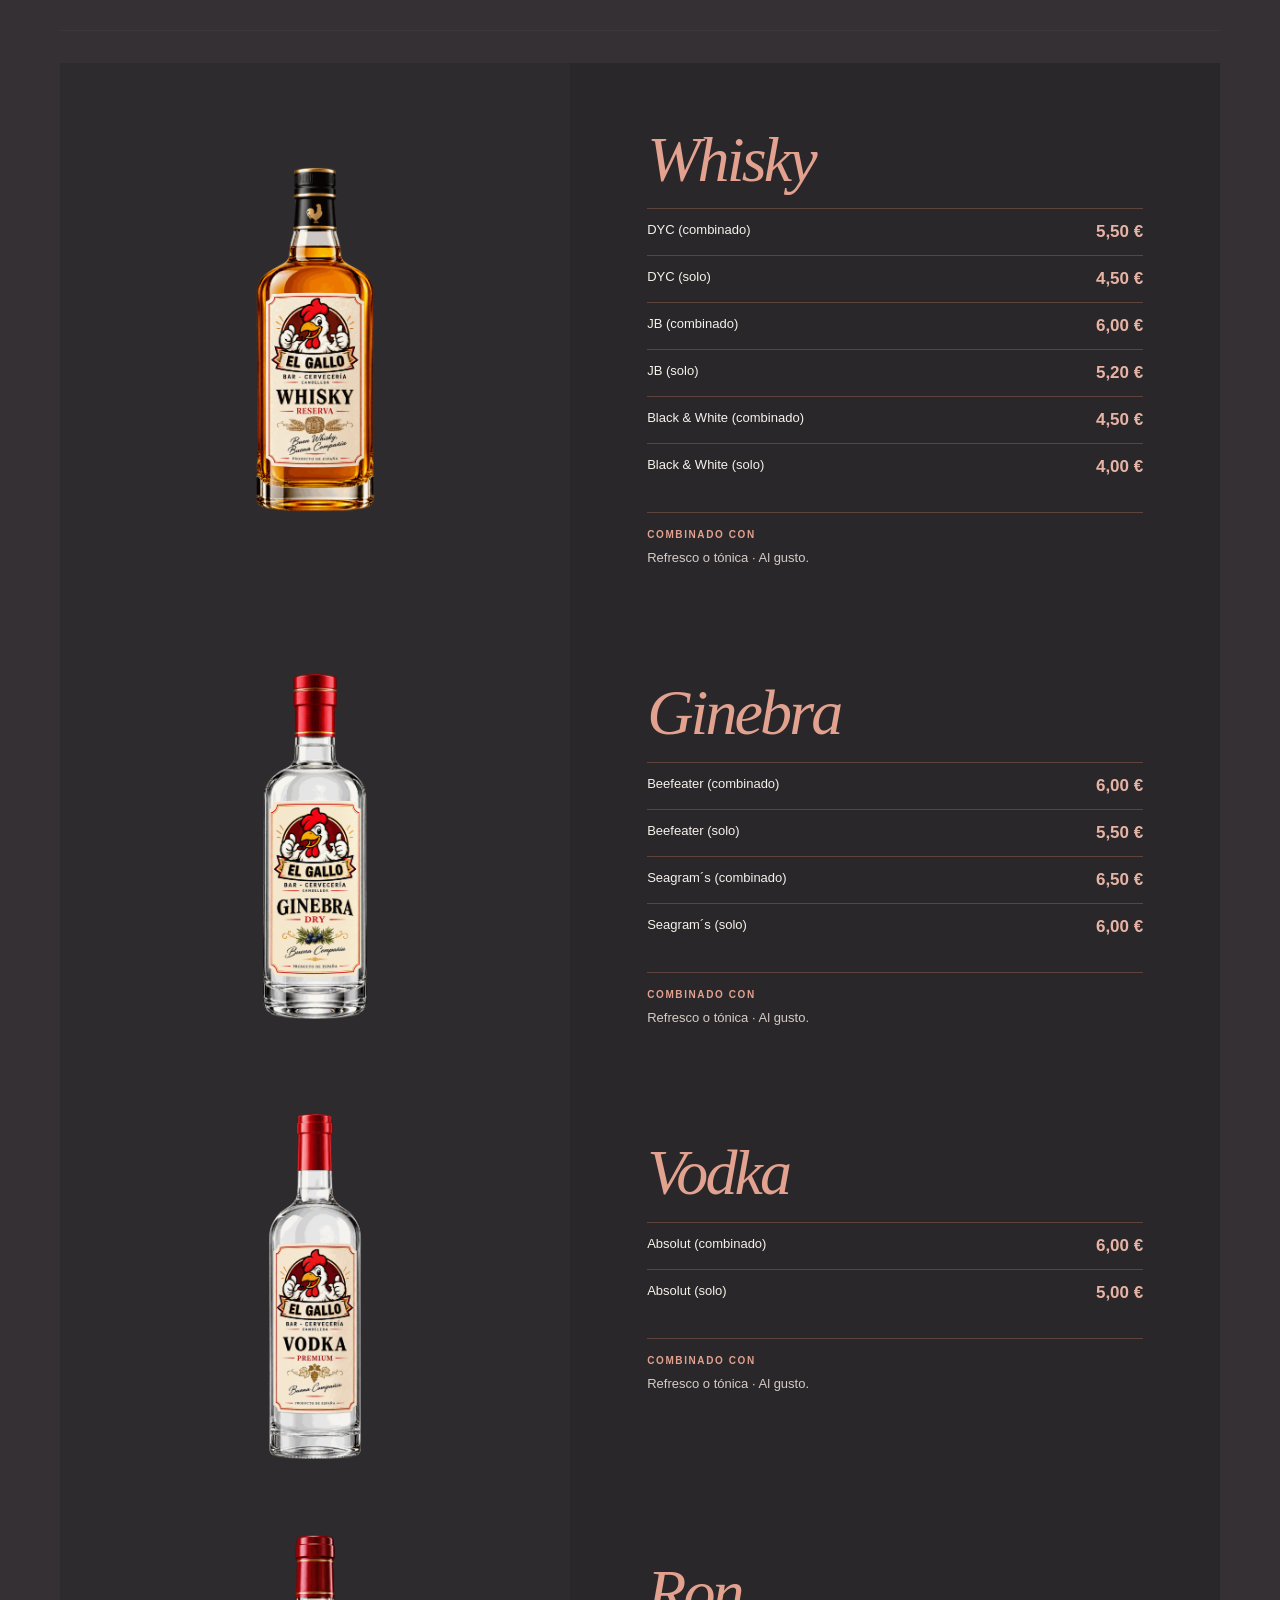
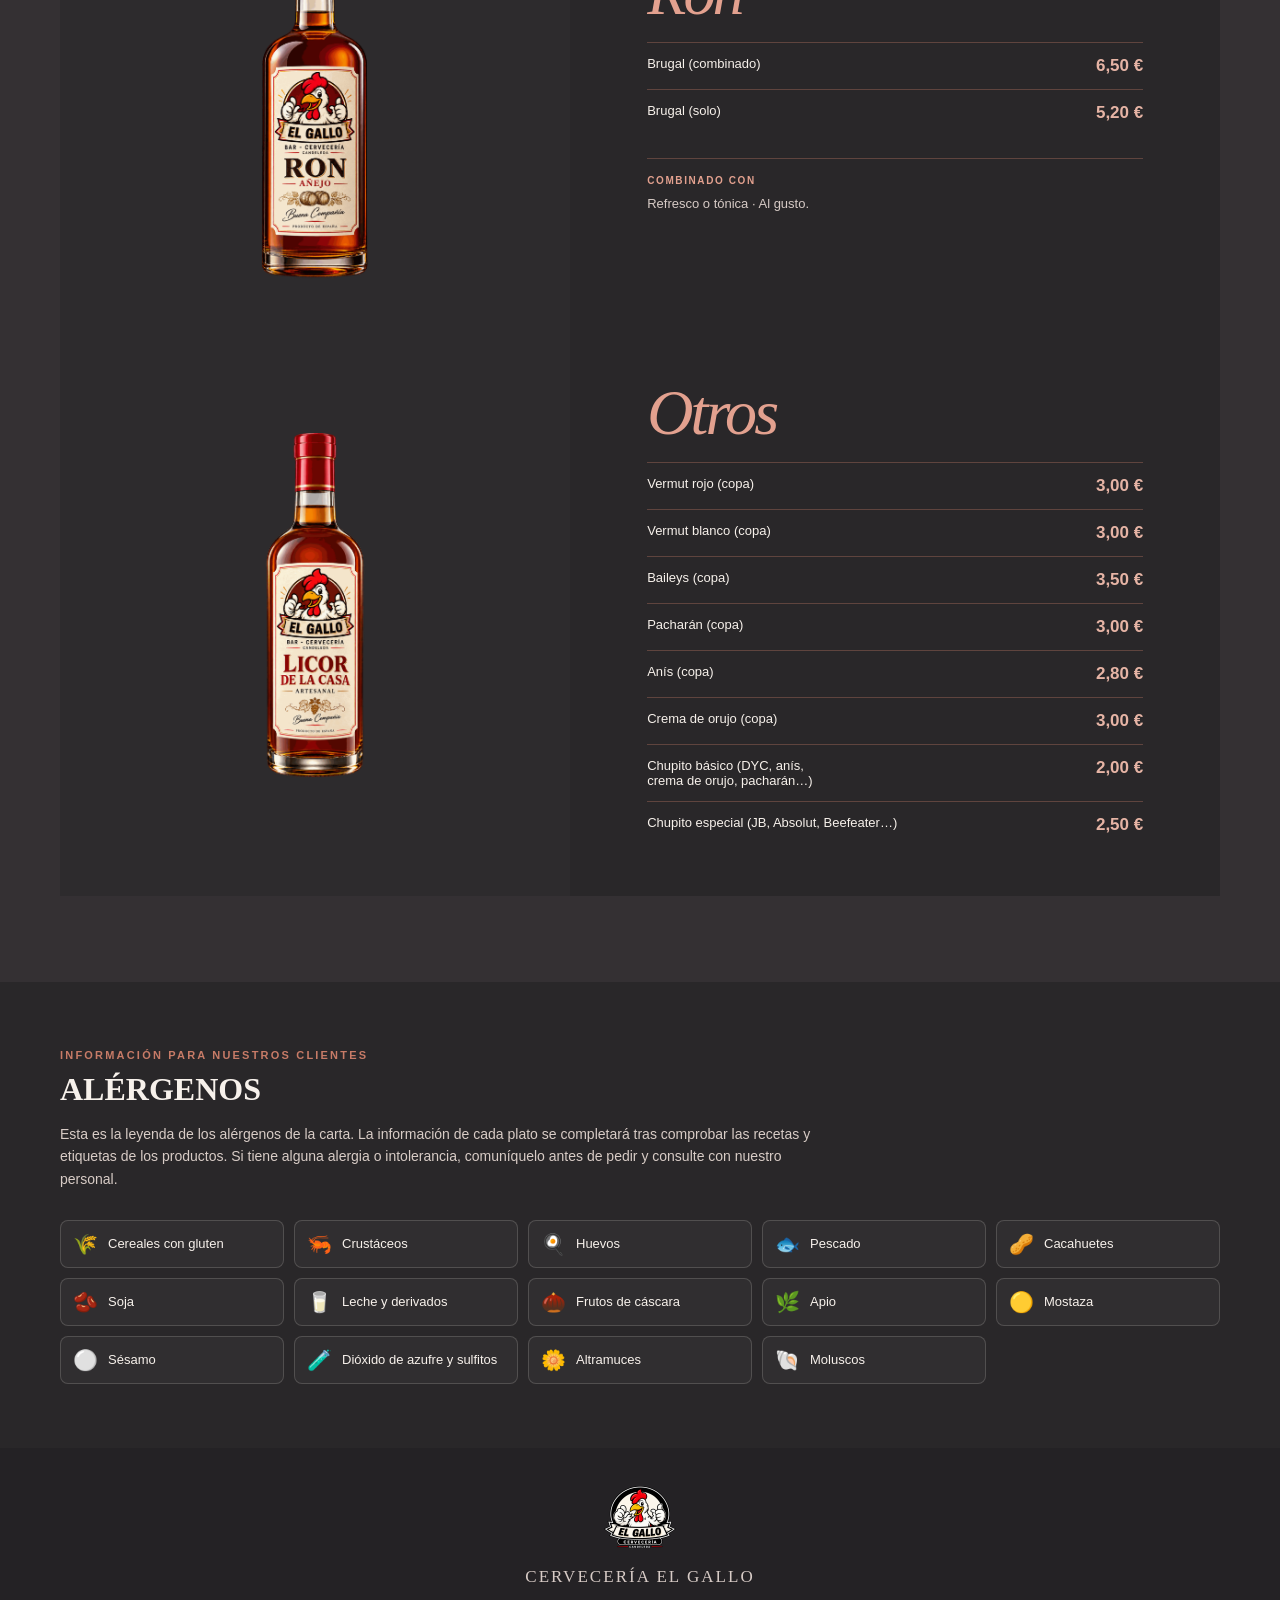
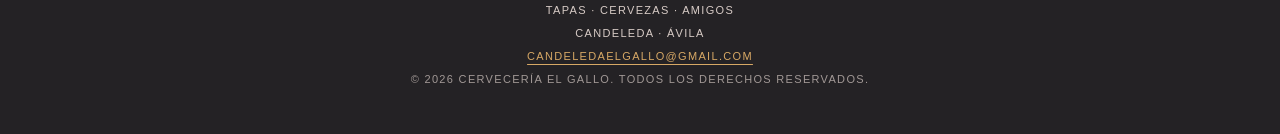
==== commit b5fdce8d: "Update carta.html" ====
--- a/carta.html
+++ b/carta.html
@@ -377,7 +377,7 @@
 
       <article class="menu-item">
         <div class="menu-thumb">
-          <img src="assets/images/m_don_quijote.jpg" alt="Don Quijote" loading="lazy" onerror="this.style.visibility='hidden';">
+          <img src="assets/images/m_quijote.jpg" alt="Don Quijote" loading="lazy" onerror="this.style.visibility='hidden';">
         </div>
         <div class="menu-item-copy">
           <div class="menu-item-head">
@@ -391,7 +391,7 @@
 
       <article class="menu-item">
         <div class="menu-thumb">
-          <img src="assets/images/m_mallorquina.jpg" alt="La Mallorquina" loading="lazy" onerror="this.style.visibility='hidden';">
+          <img src="assets/images/m_sobra_man.jpg" alt="La Mallorquina" loading="lazy" onerror="this.style.visibility='hidden';">
         </div>
         <div class="menu-item-copy">
           <div class="menu-item-head">
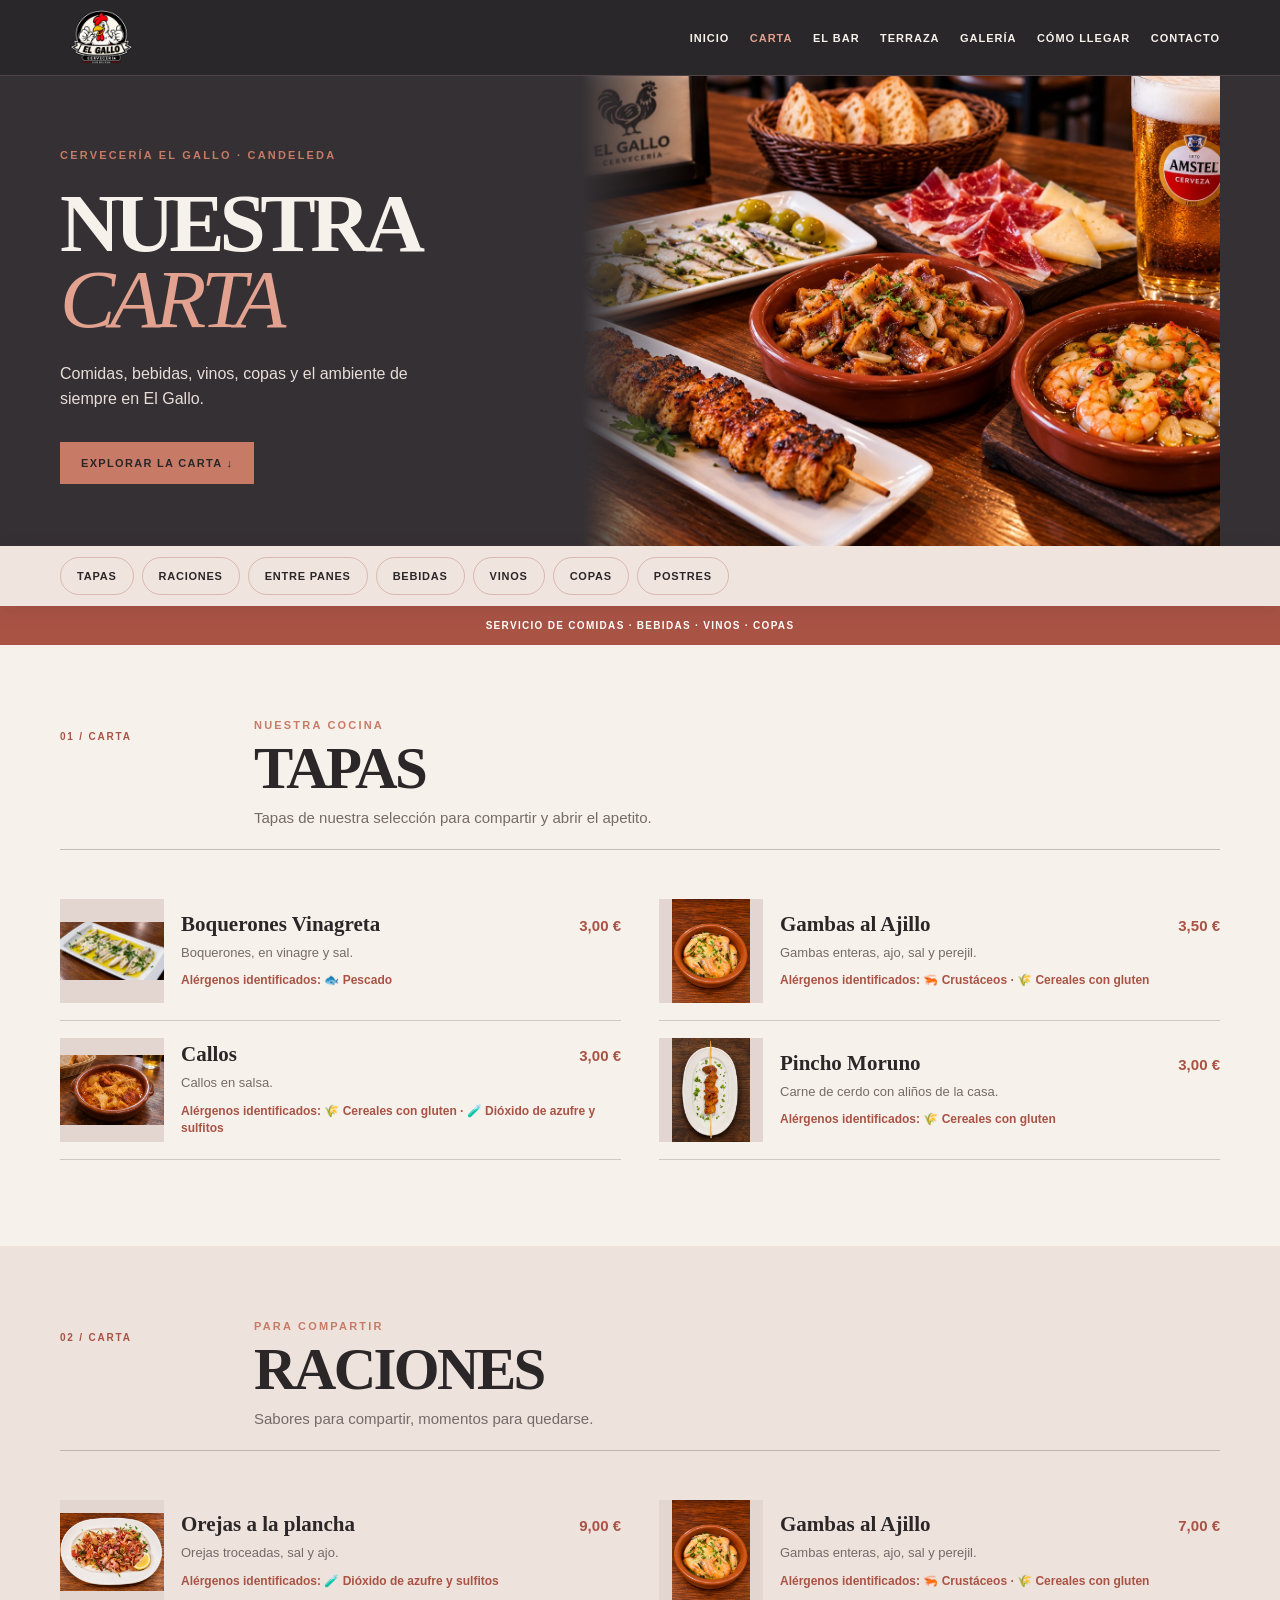
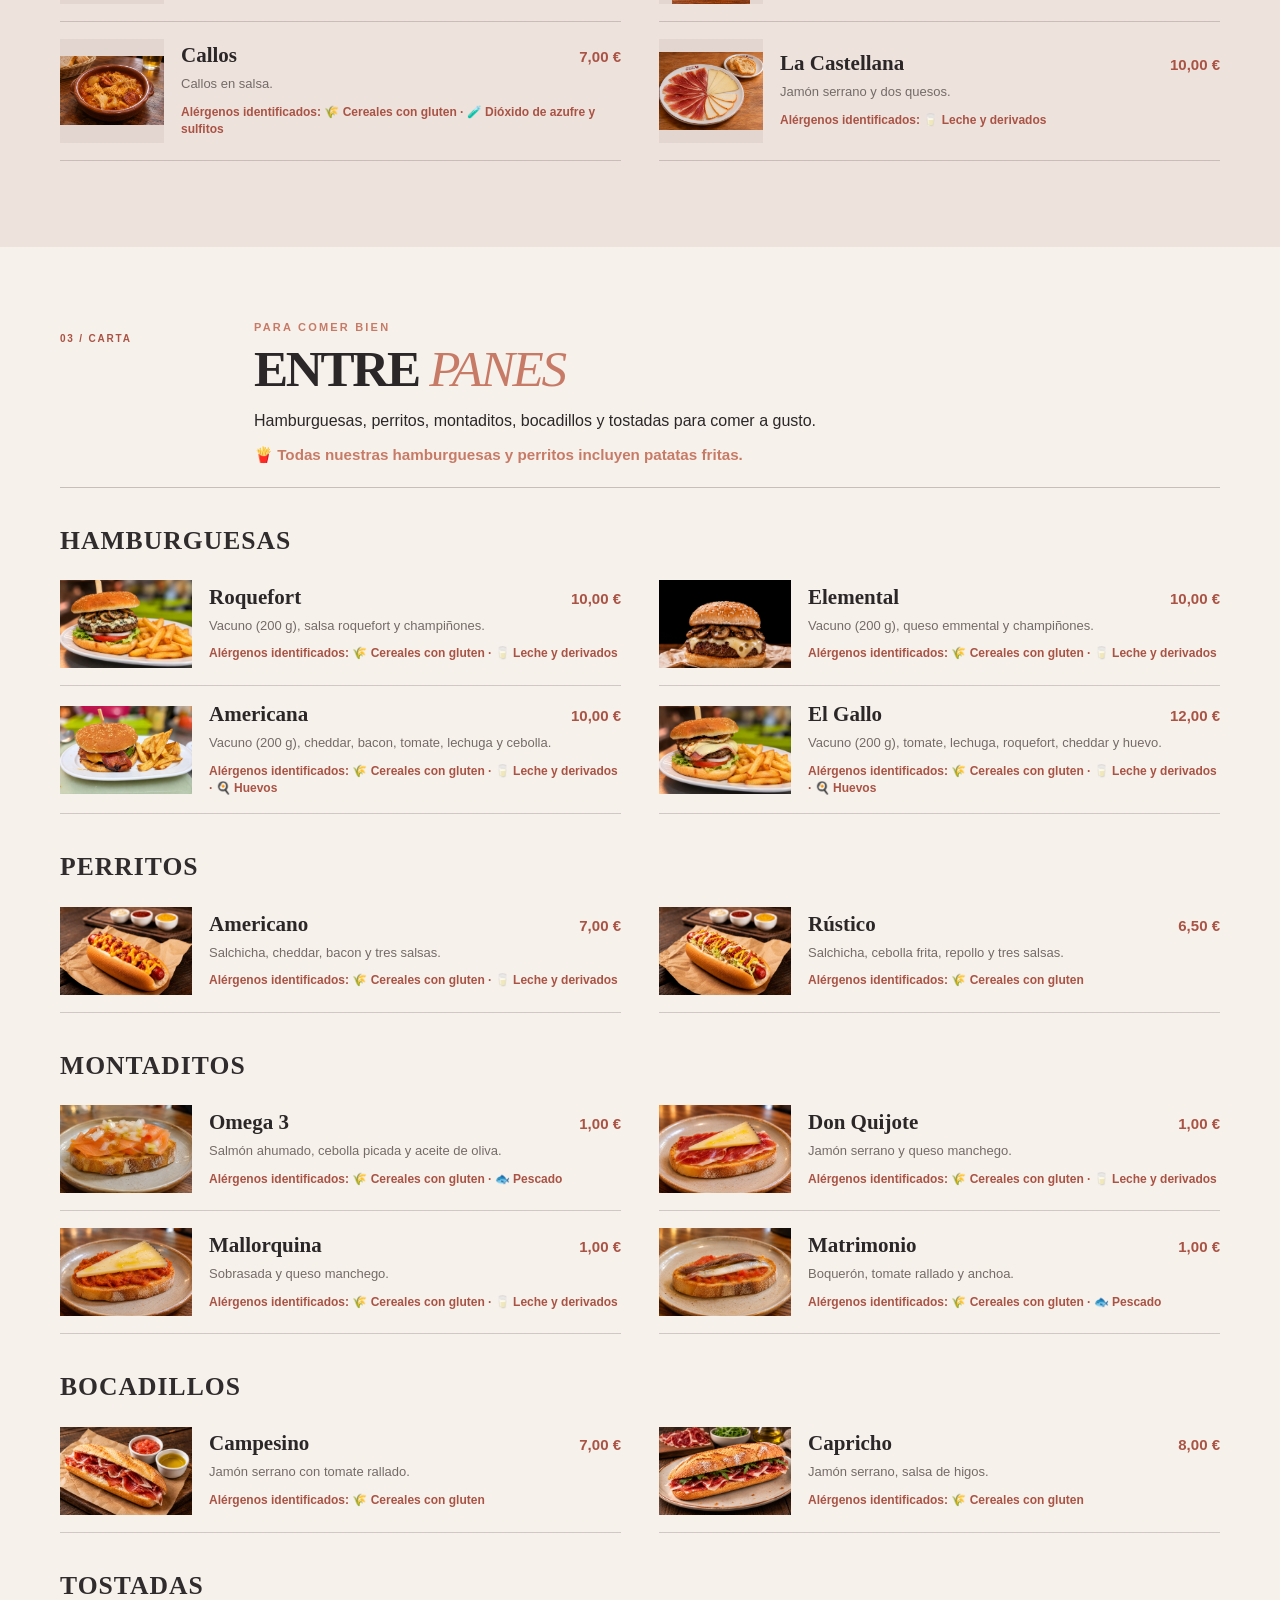
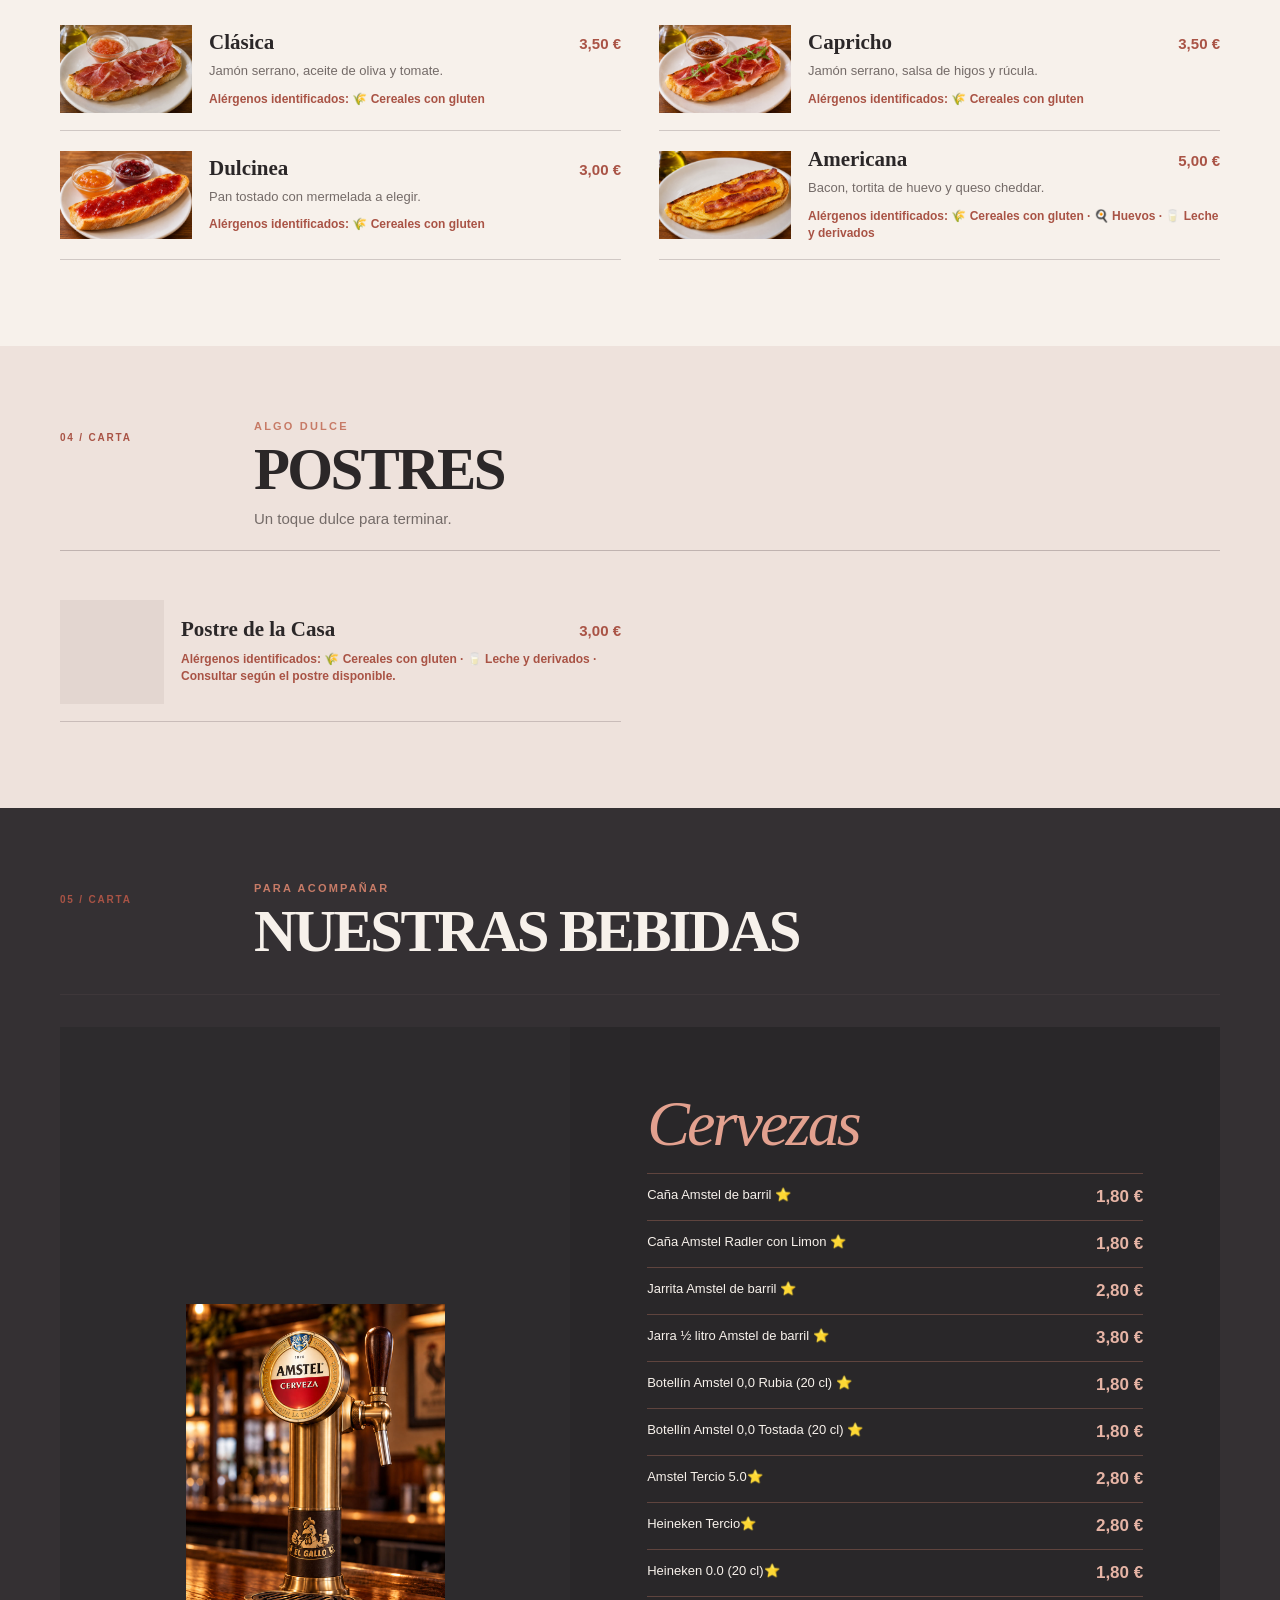
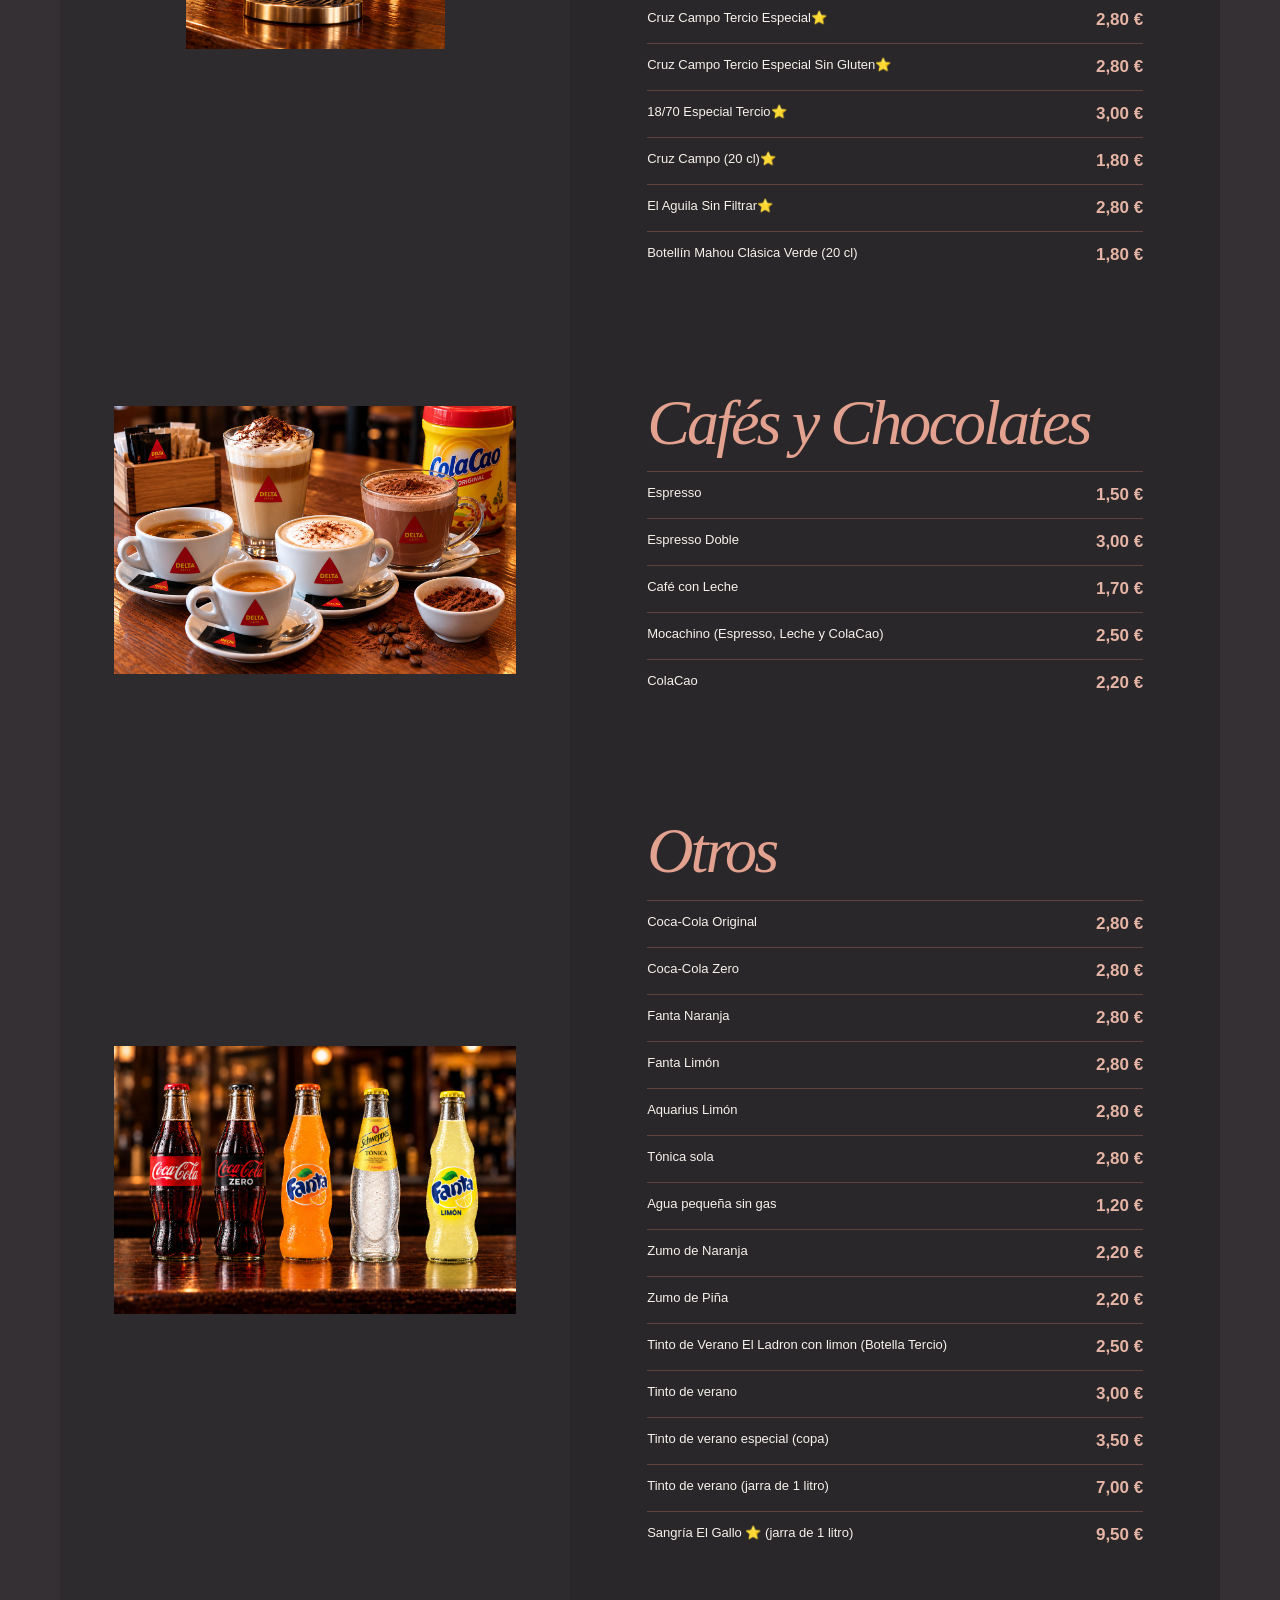
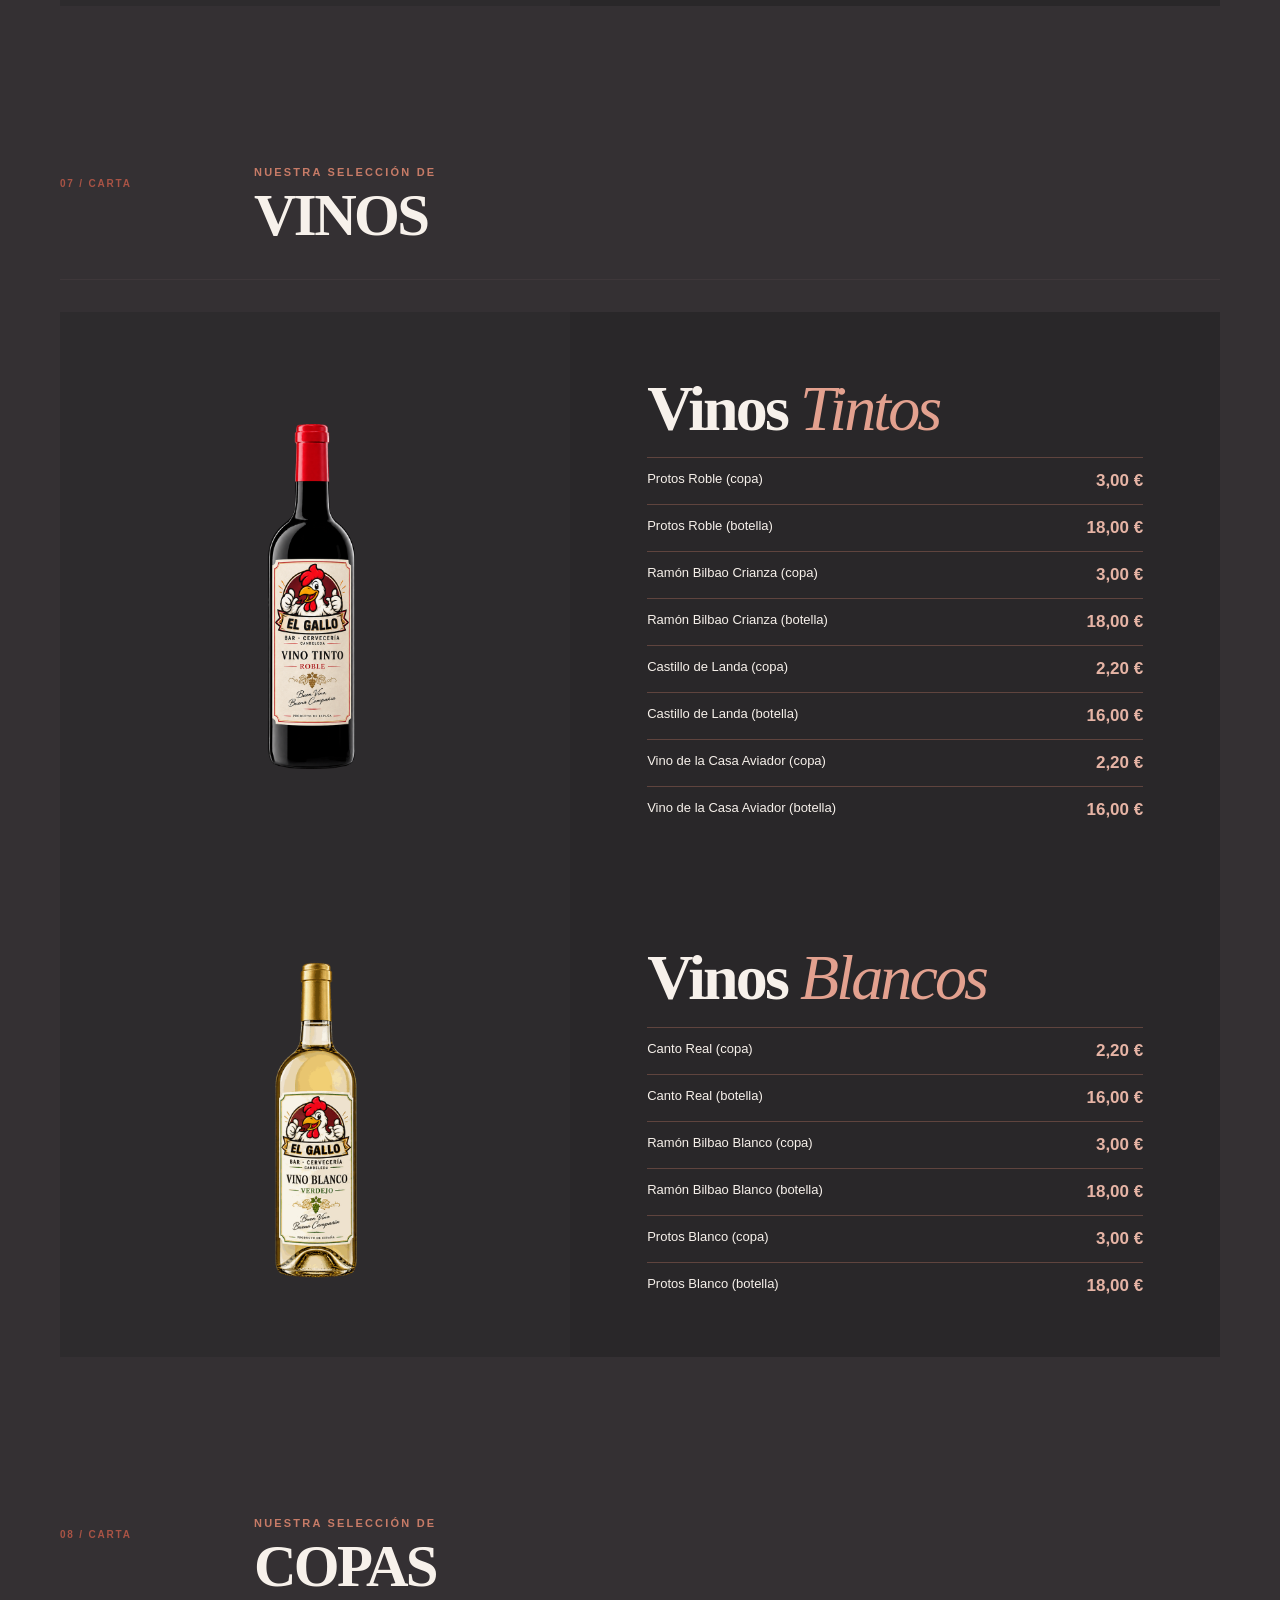
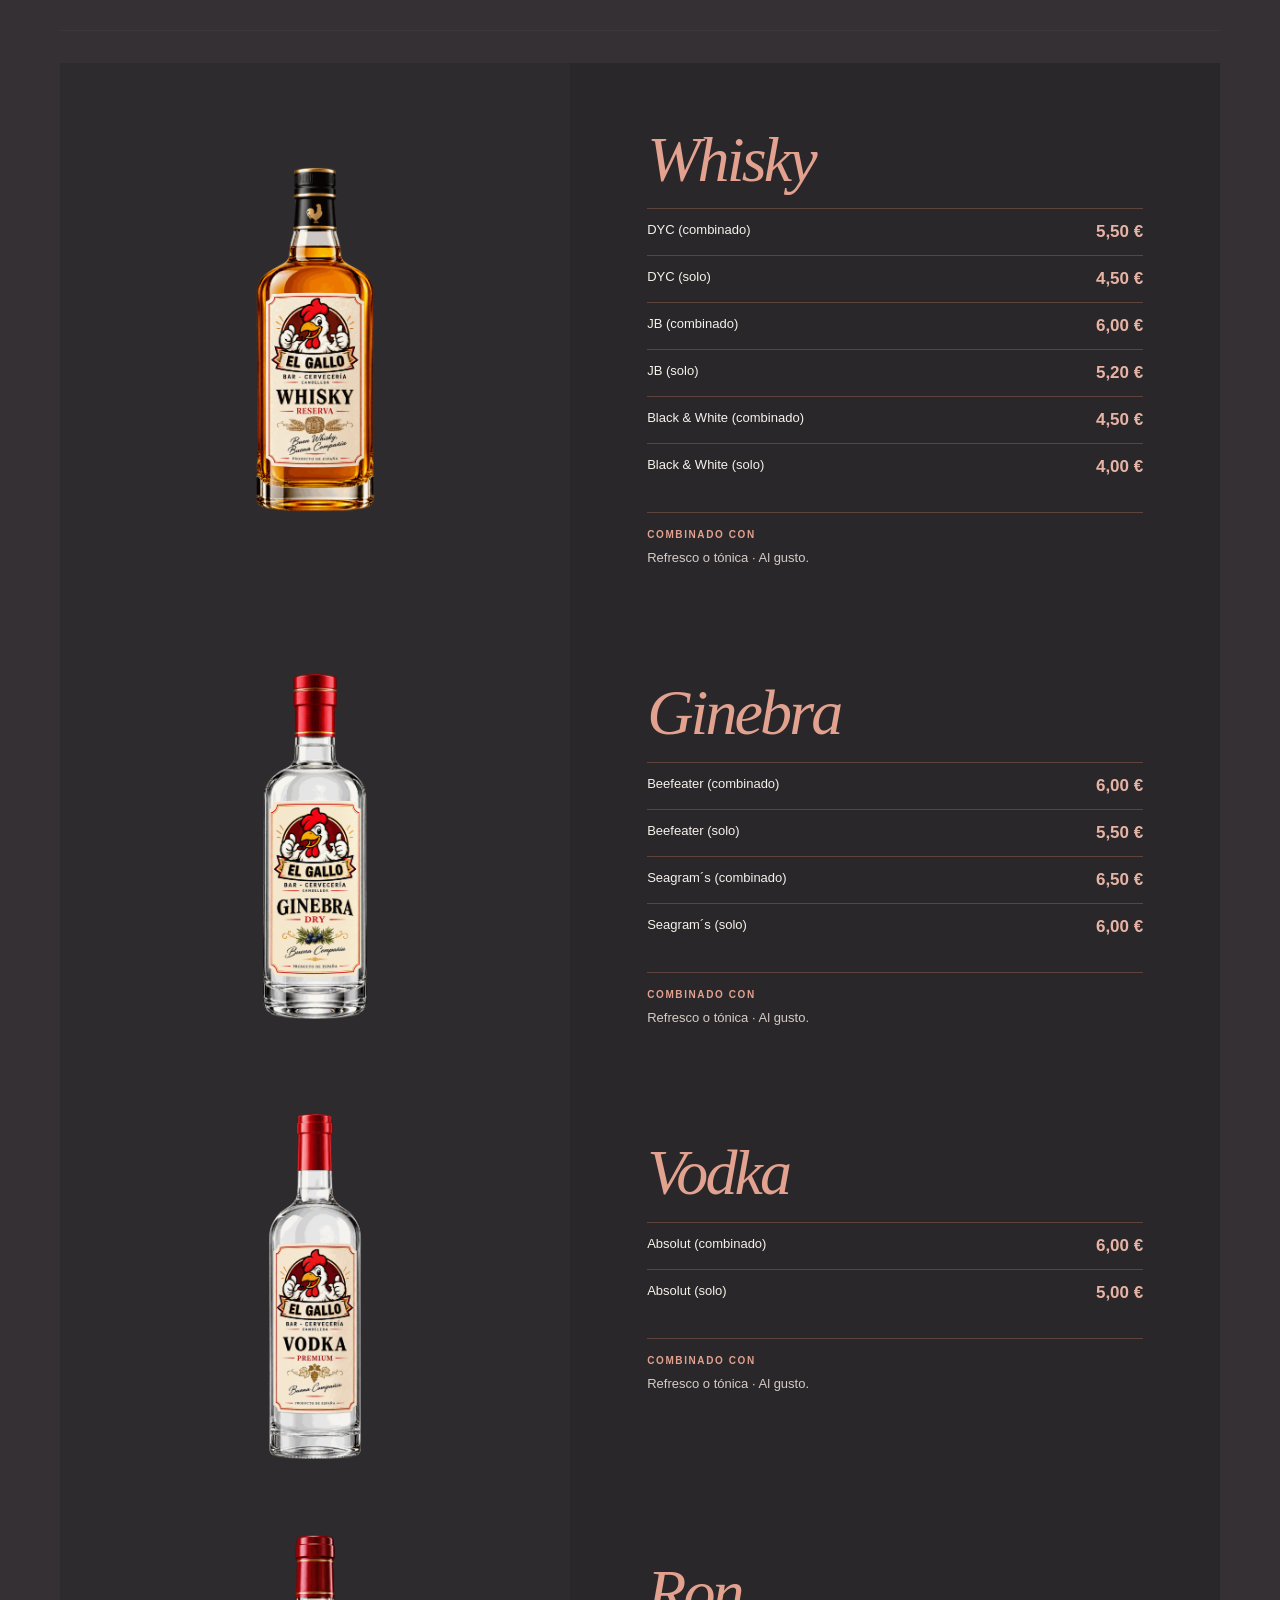
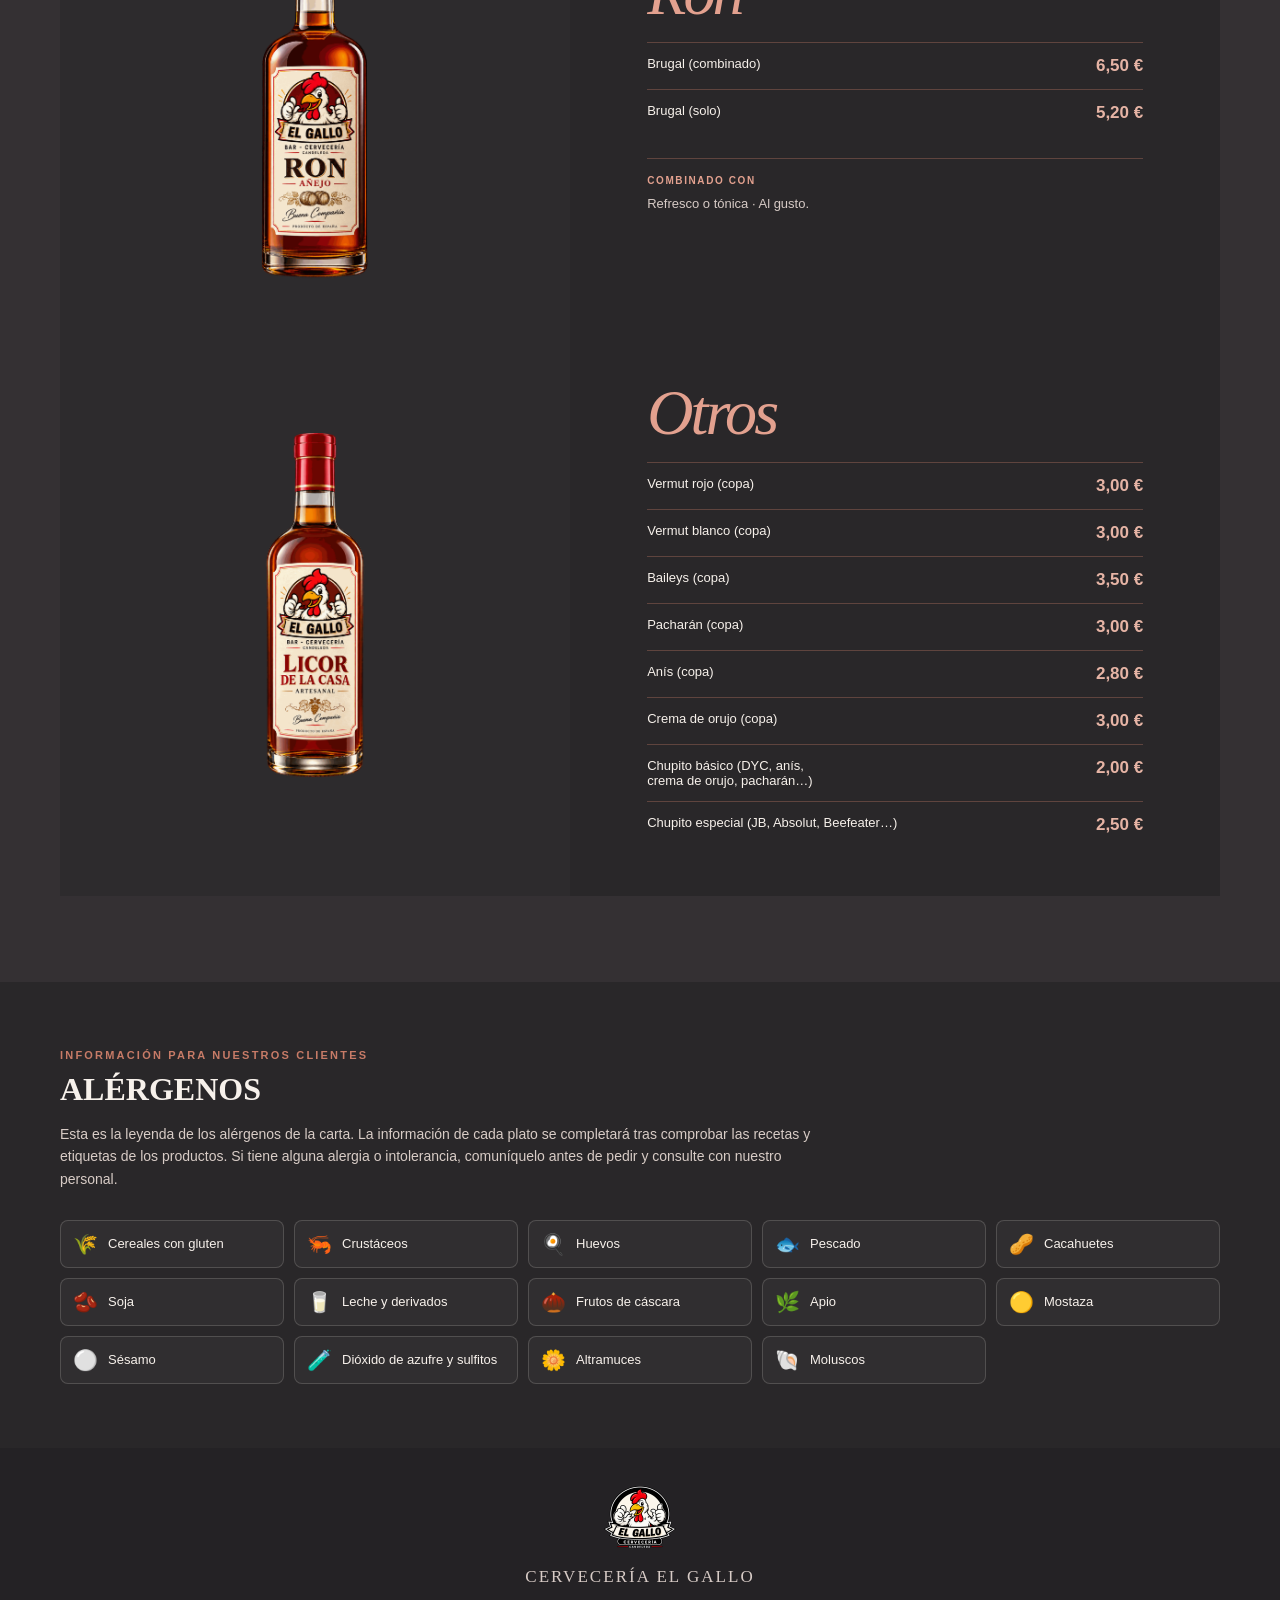
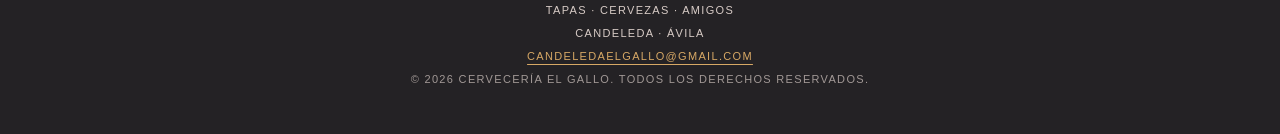
==== commit c4492b7d: "Update carta.html" ====
--- a/carta.html
+++ b/carta.html
@@ -273,11 +273,11 @@
     <div class="menu-grid">
       <article class="menu-item">
         <div class="menu-thumb">
-          <img src="assets/images/h_roquefort.jpg" alt="La Roquefort" loading="lazy" onerror="this.style.visibility='hidden';">
-        </div>
-        <div class="menu-item-copy">
-          <div class="menu-item-head">
-            <h3>La Roquefort</h3>
+          <img src="assets/images/h_roquefort.jpg" alt="Roquefort" loading="lazy" onerror="this.style.visibility='hidden';">
+        </div>
+        <div class="menu-item-copy">
+          <div class="menu-item-head">
+            <h3>Roquefort</h3>
             <strong>10,00 €</strong>
           </div>
           <p>Vacuno (200 g), salsa roquefort y champiñones.</p>
@@ -287,14 +287,14 @@
 
       <article class="menu-item">
         <div class="menu-thumb">
-          <img src="assets/images/h_suiza.jpg" alt="La Suiza" loading="lazy" onerror="this.style.visibility='hidden';">
-        </div>
-        <div class="menu-item-copy">
-          <div class="menu-item-head">
-            <h3>La Suiza</h3>
+          <img src="assets/images/h_suiza.jpg" alt="Elemental" loading="lazy" onerror="this.style.visibility='hidden';">
+        </div>
+        <div class="menu-item-copy">
+          <div class="menu-item-head">
+            <h3>Elemental</h3>
             <strong>10,00 €</strong>
           </div>
-          <p>Vacuno (200 g), queso suizo y champiñones.</p>
+          <p>Vacuno (200 g), queso emmental y champiñones.</p>
           <p class="menu-allergens">Alérgenos identificados: 🌾 Cereales con gluten · 🥛 Leche y derivados</p>
         </div>
       </article>
@@ -359,6 +359,8 @@
       </article>
     </div>
 
+ <!-- ==================== MONTADITOS ==================== -->
+    
     <h3 class="menu-group-title menu-group-title--left">MONTADITOS</h3>
     <div class="menu-grid">
       <article class="menu-item">
@@ -391,11 +393,11 @@
 
       <article class="menu-item">
         <div class="menu-thumb">
-          <img src="assets/images/m_sobra_man.jpg" alt="La Mallorquina" loading="lazy" onerror="this.style.visibility='hidden';">
-        </div>
-        <div class="menu-item-copy">
-          <div class="menu-item-head">
-            <h3>La Mallorquina</h3>
+          <img src="assets/images/m_sobra_man.jpg" alt="Mallorquina" loading="lazy" onerror="this.style.visibility='hidden';">
+        </div>
+        <div class="menu-item-copy">
+          <div class="menu-item-head">
+            <h3>Mallorquina</h3>
             <strong>1,00 €</strong>
           </div>
           <p>Sobrasada y queso manchego.</p>
@@ -418,15 +420,17 @@
       </article>
     </div>
 
+     <!-- ==================== BOCADILLOS ==================== -->
+    
     <h3 class="menu-group-title menu-group-title--left">BOCADILLOS</h3>
     <div class="menu-grid">
       <article class="menu-item">
         <div class="menu-thumb">
-          <img src="assets/images/b_campesino.jpg" alt="El Campesino" loading="lazy">
-        </div>
-        <div class="menu-item-copy">
-          <div class="menu-item-head">
-            <h3>El Campesino</h3>
+          <img src="assets/images/b_campesino.jpg" alt="Campesino" loading="lazy">
+        </div>
+        <div class="menu-item-copy">
+          <div class="menu-item-head">
+            <h3>Campesino</h3>
             <strong>7,00 €</strong>
           </div>
           <p>Jamón serrano con tomate rallado.</p>
@@ -449,15 +453,17 @@
       </article>
     </div>
 
+     <!-- ==================== TOSTADAS ==================== -->
+    
     <h3 class="menu-group-title menu-group-title--left">TOSTADAS</h3>
     <div class="menu-grid">
       <article class="menu-item">
         <div class="menu-thumb">
-          <img src="assets/images/t_jamon.jpg" alt="Jamón Serrano" loading="lazy">
-        </div>
-        <div class="menu-item-copy">
-          <div class="menu-item-head">
-            <h3>Jamón Serrano</h3>
+          <img src="assets/images/t_jamon.jpg" alt="Clásica" loading="lazy">
+        </div>
+        <div class="menu-item-copy">
+          <div class="menu-item-head">
+            <h3>Clásica</h3>
             <strong>3,50 €</strong>
           </div>
           <p>Jamón serrano, aceite de oliva y tomate.</p>
@@ -499,7 +505,7 @@
         </div>
         <div class="menu-item-copy">
           <div class="menu-item-head">
-            <h3>La Americana</h3>
+            <h3>Americana</h3>
             <strong>5,00 €</strong>
           </div>
           <p>Bacon, tortita de huevo y queso cheddar.</p>
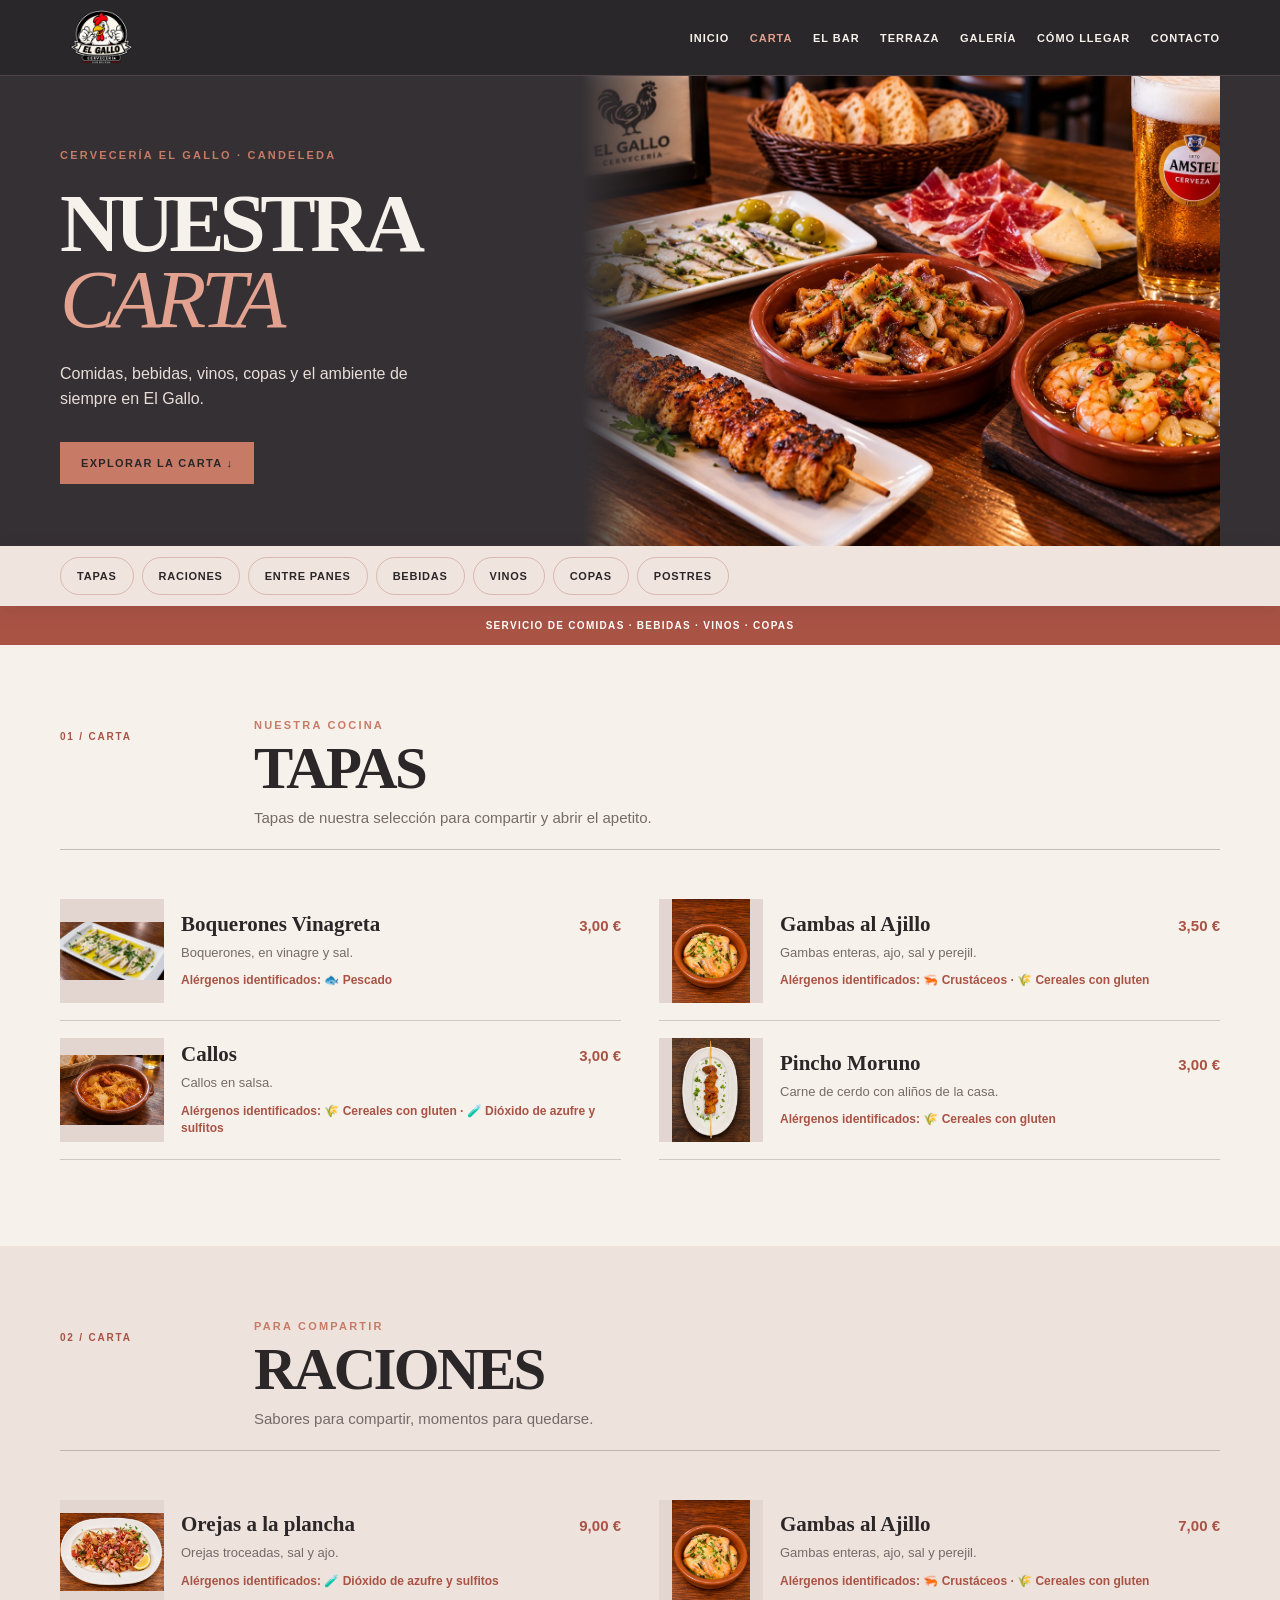
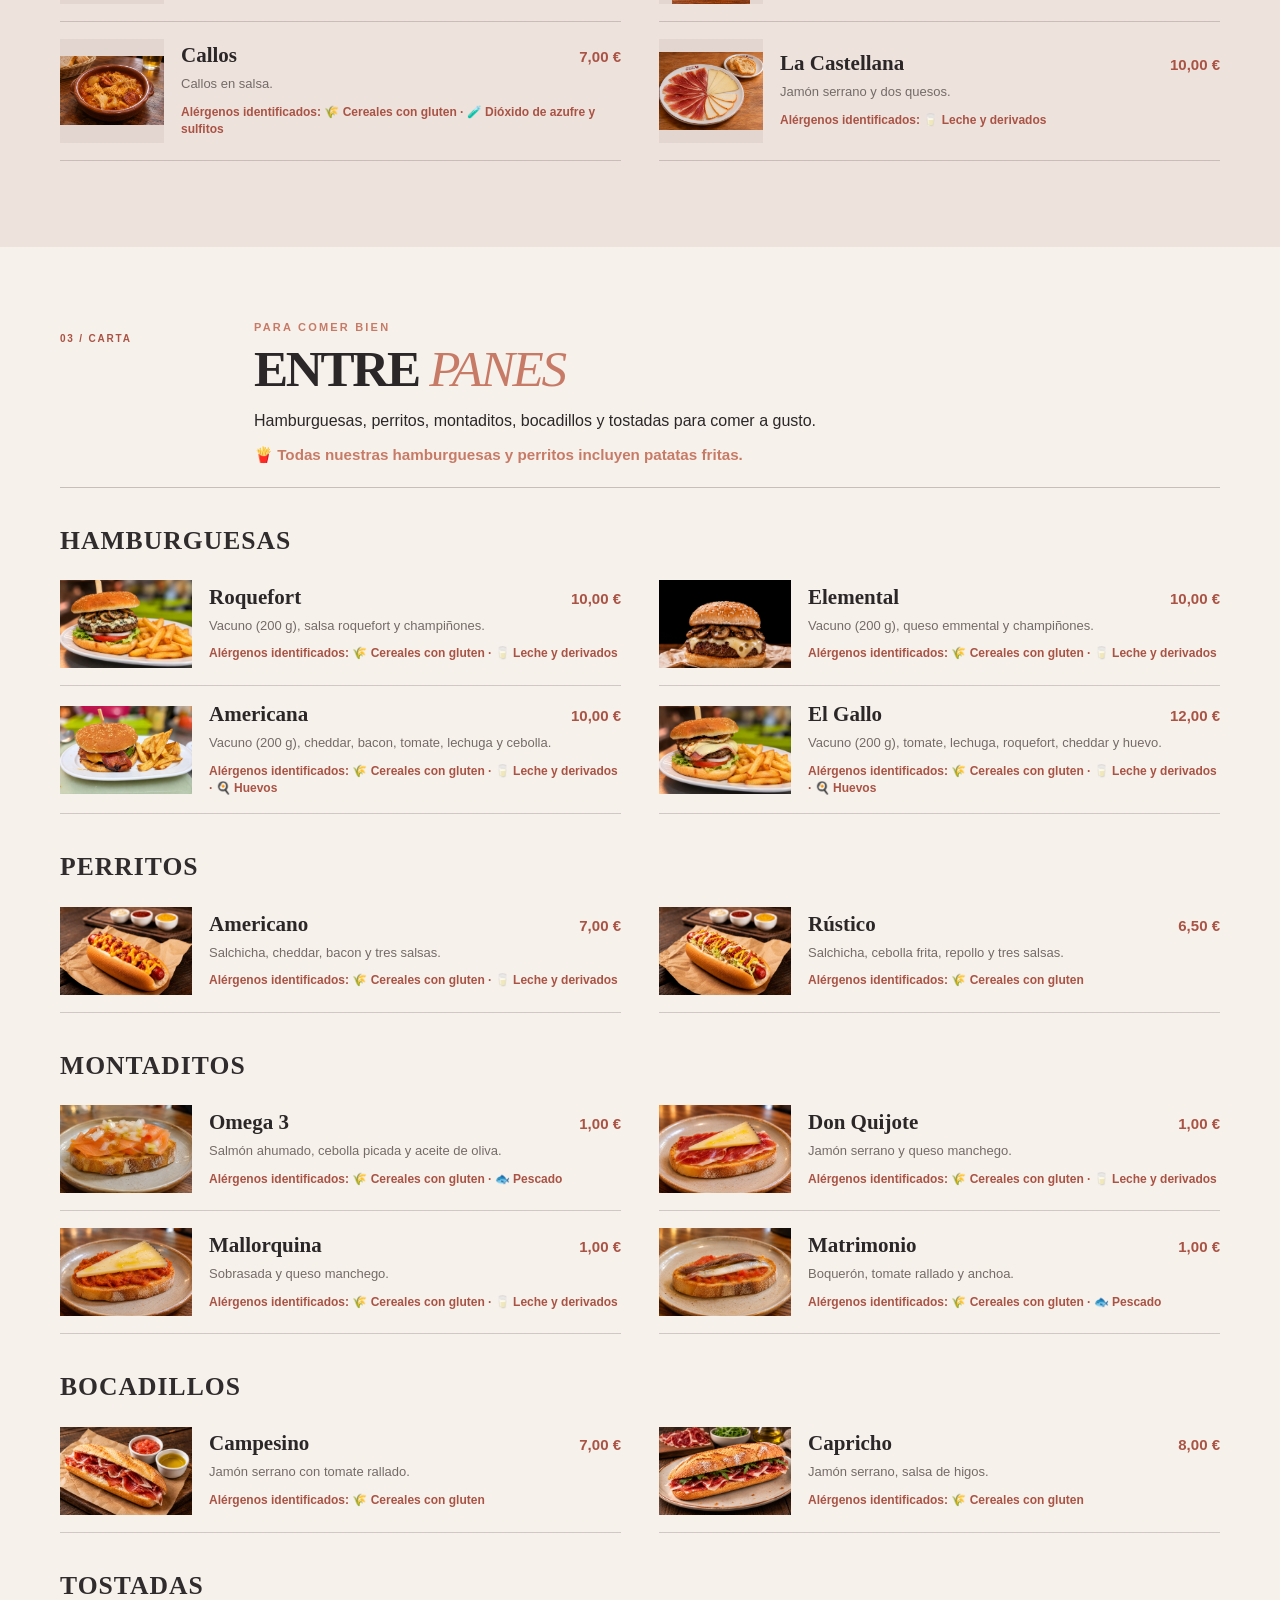
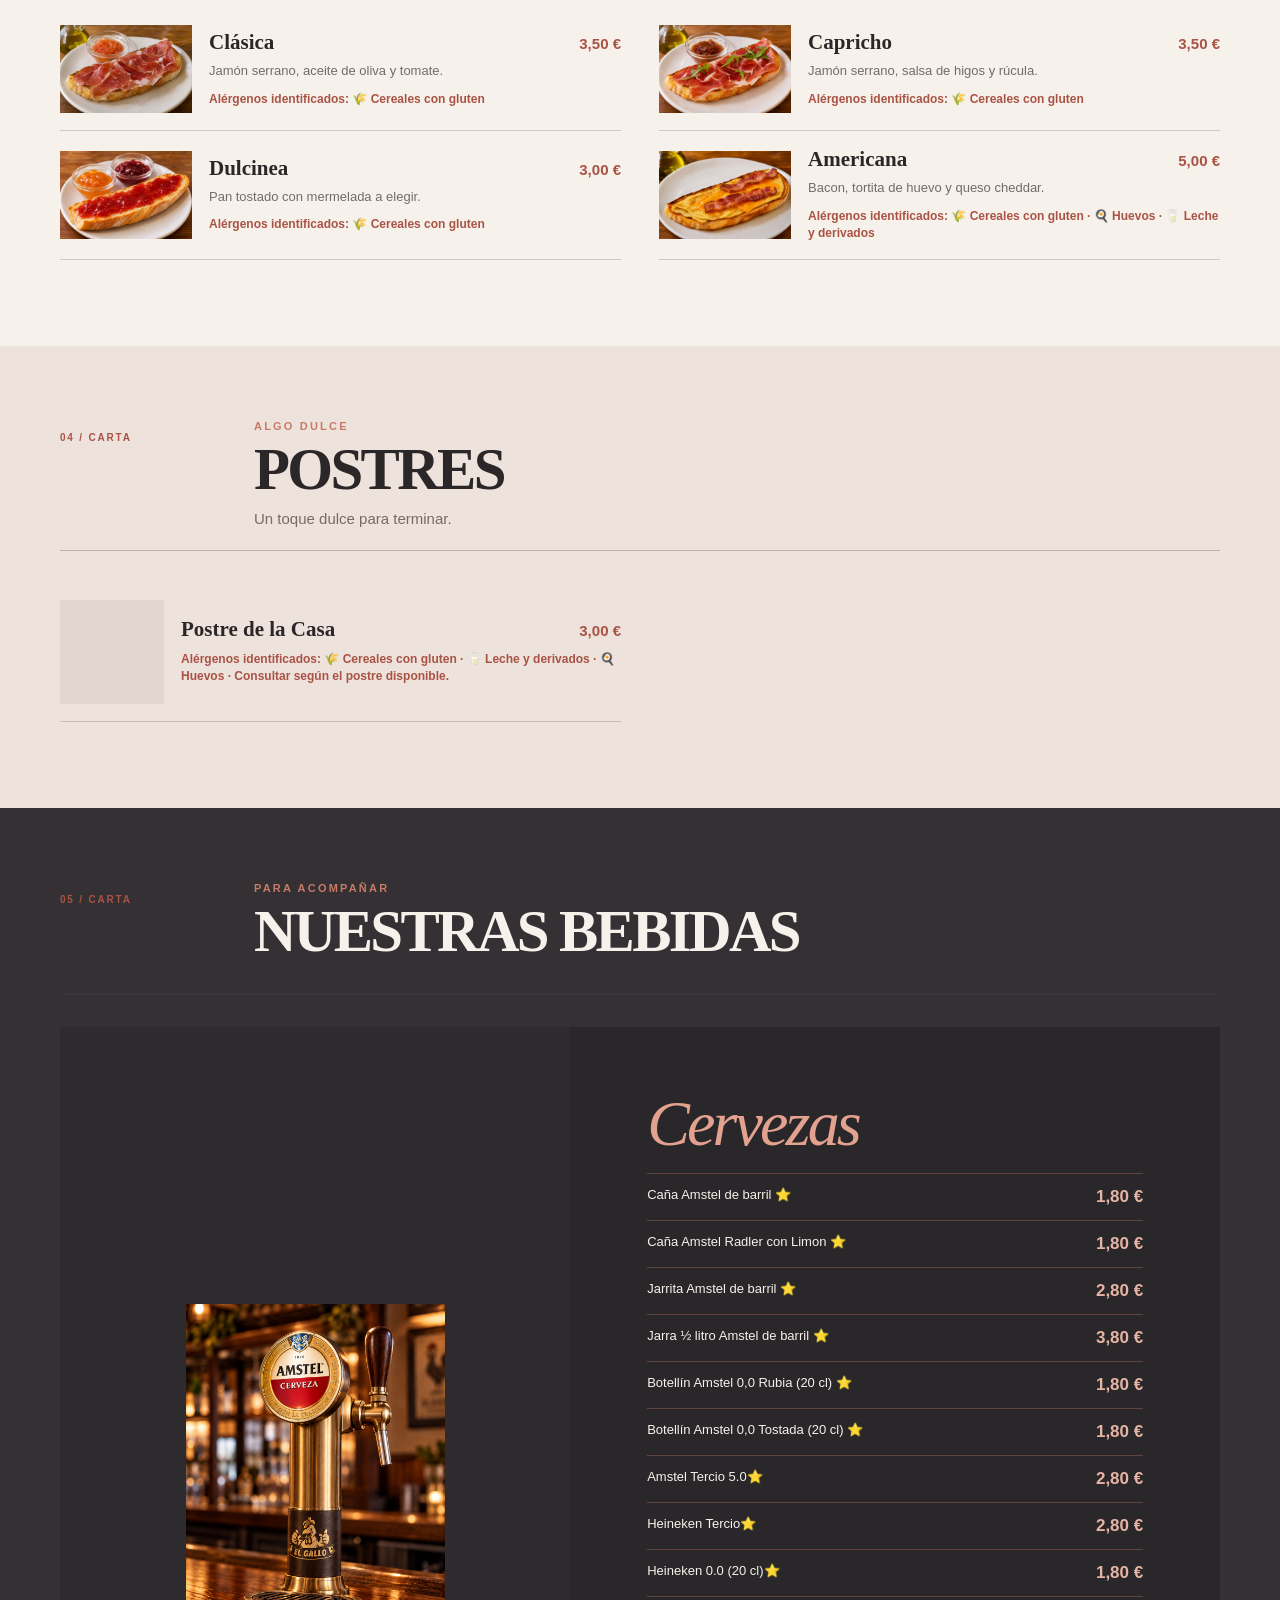
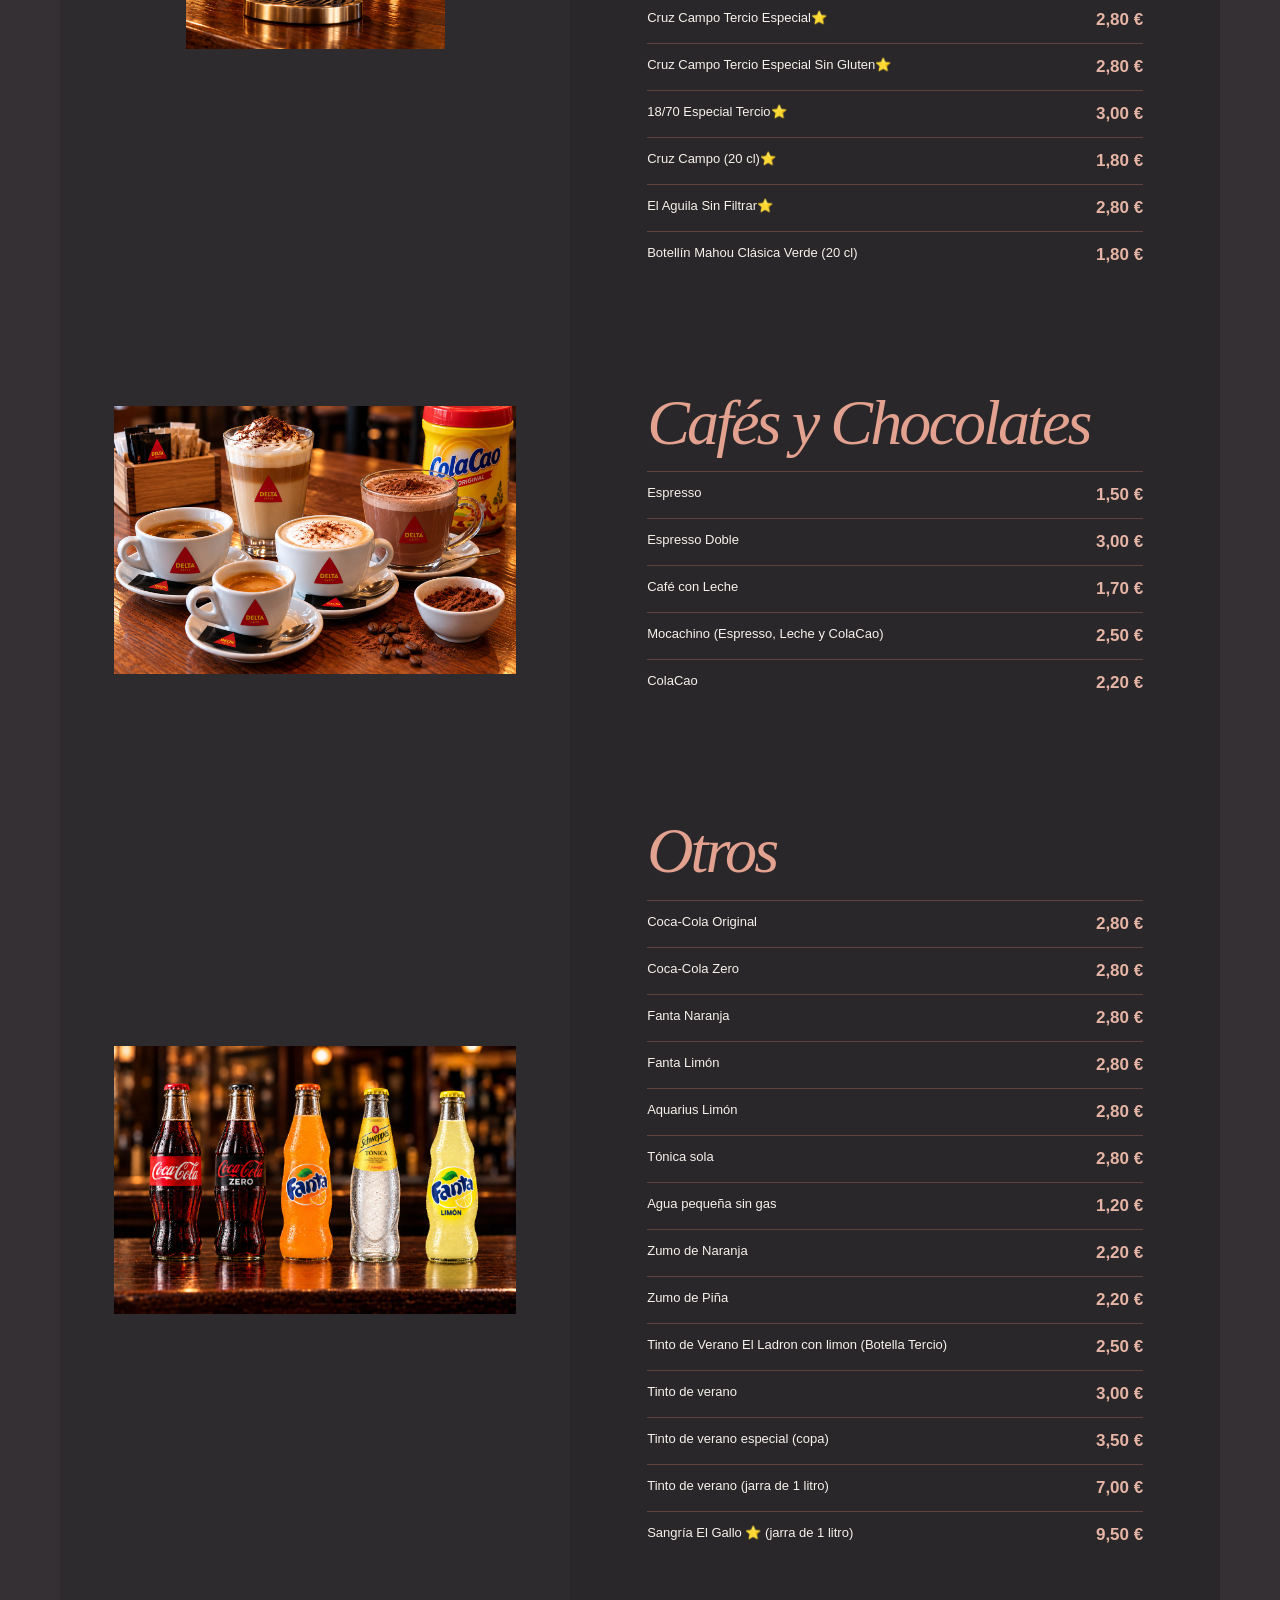
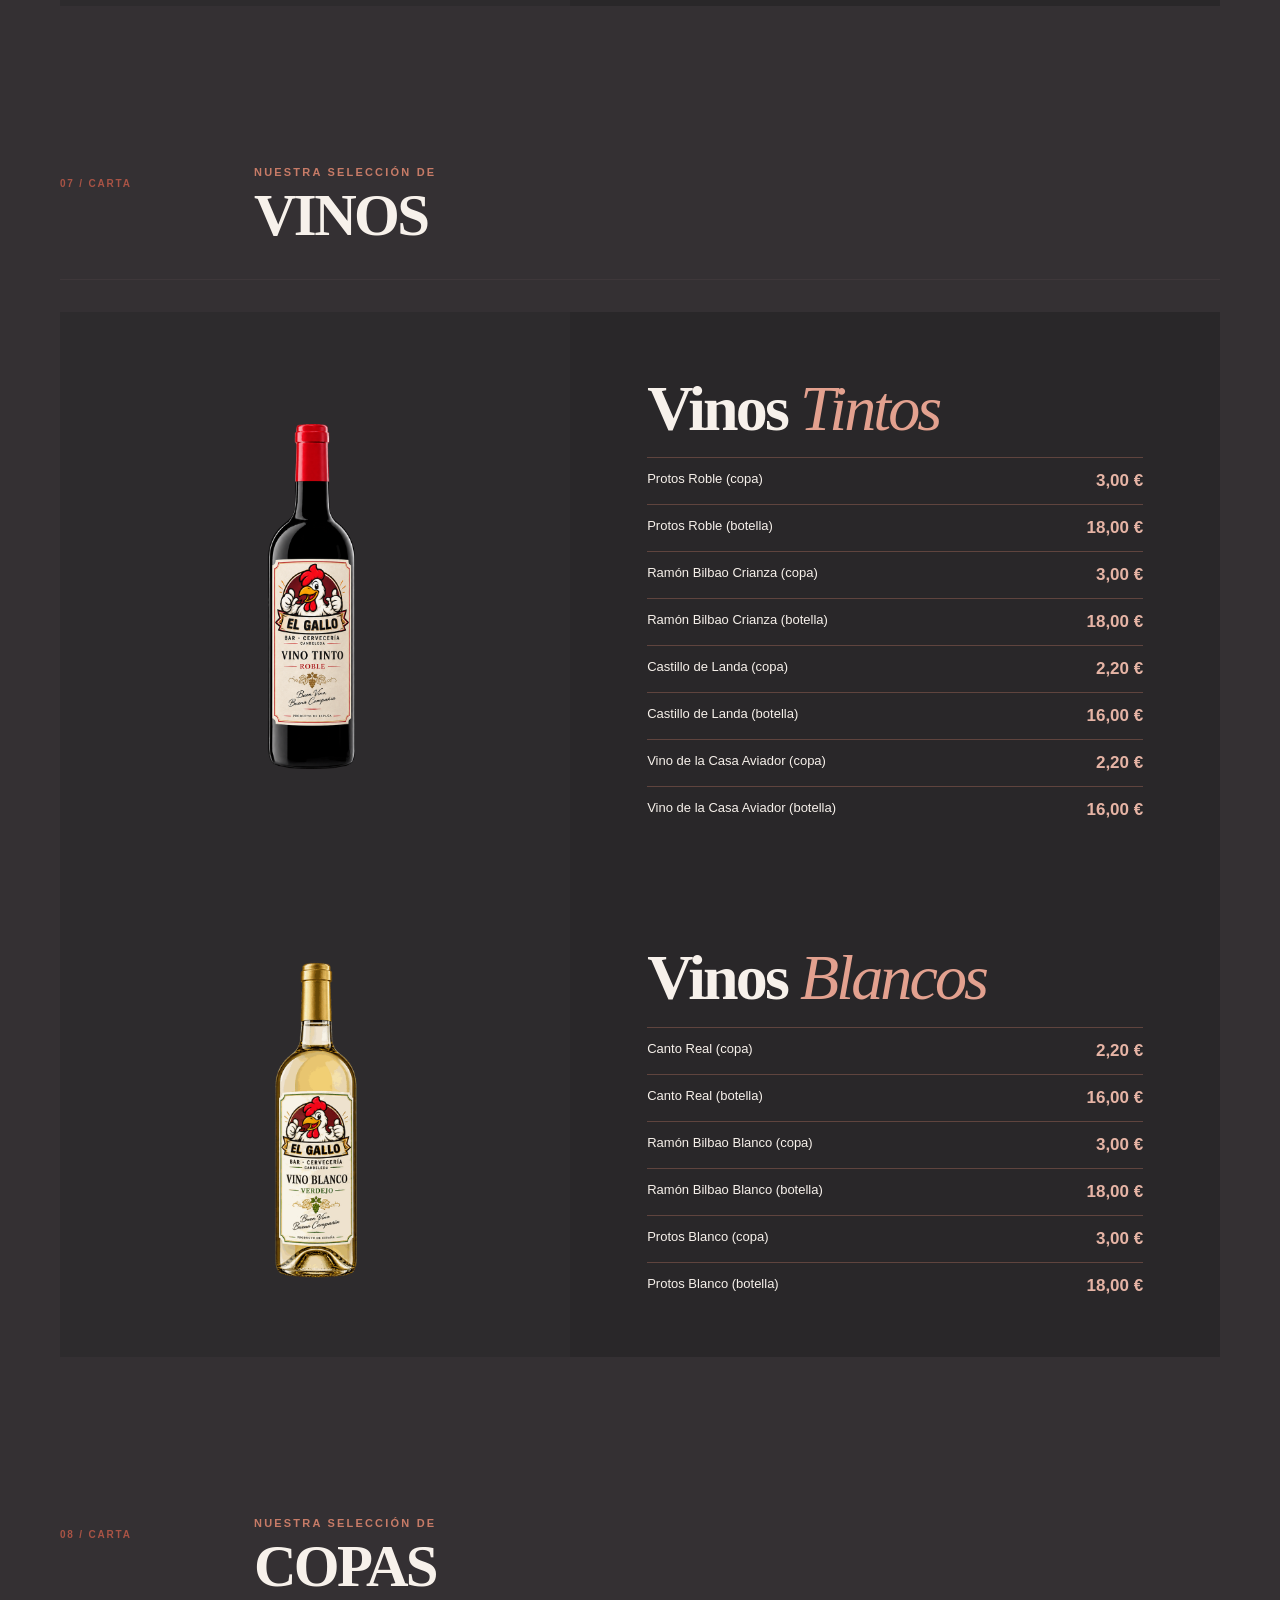
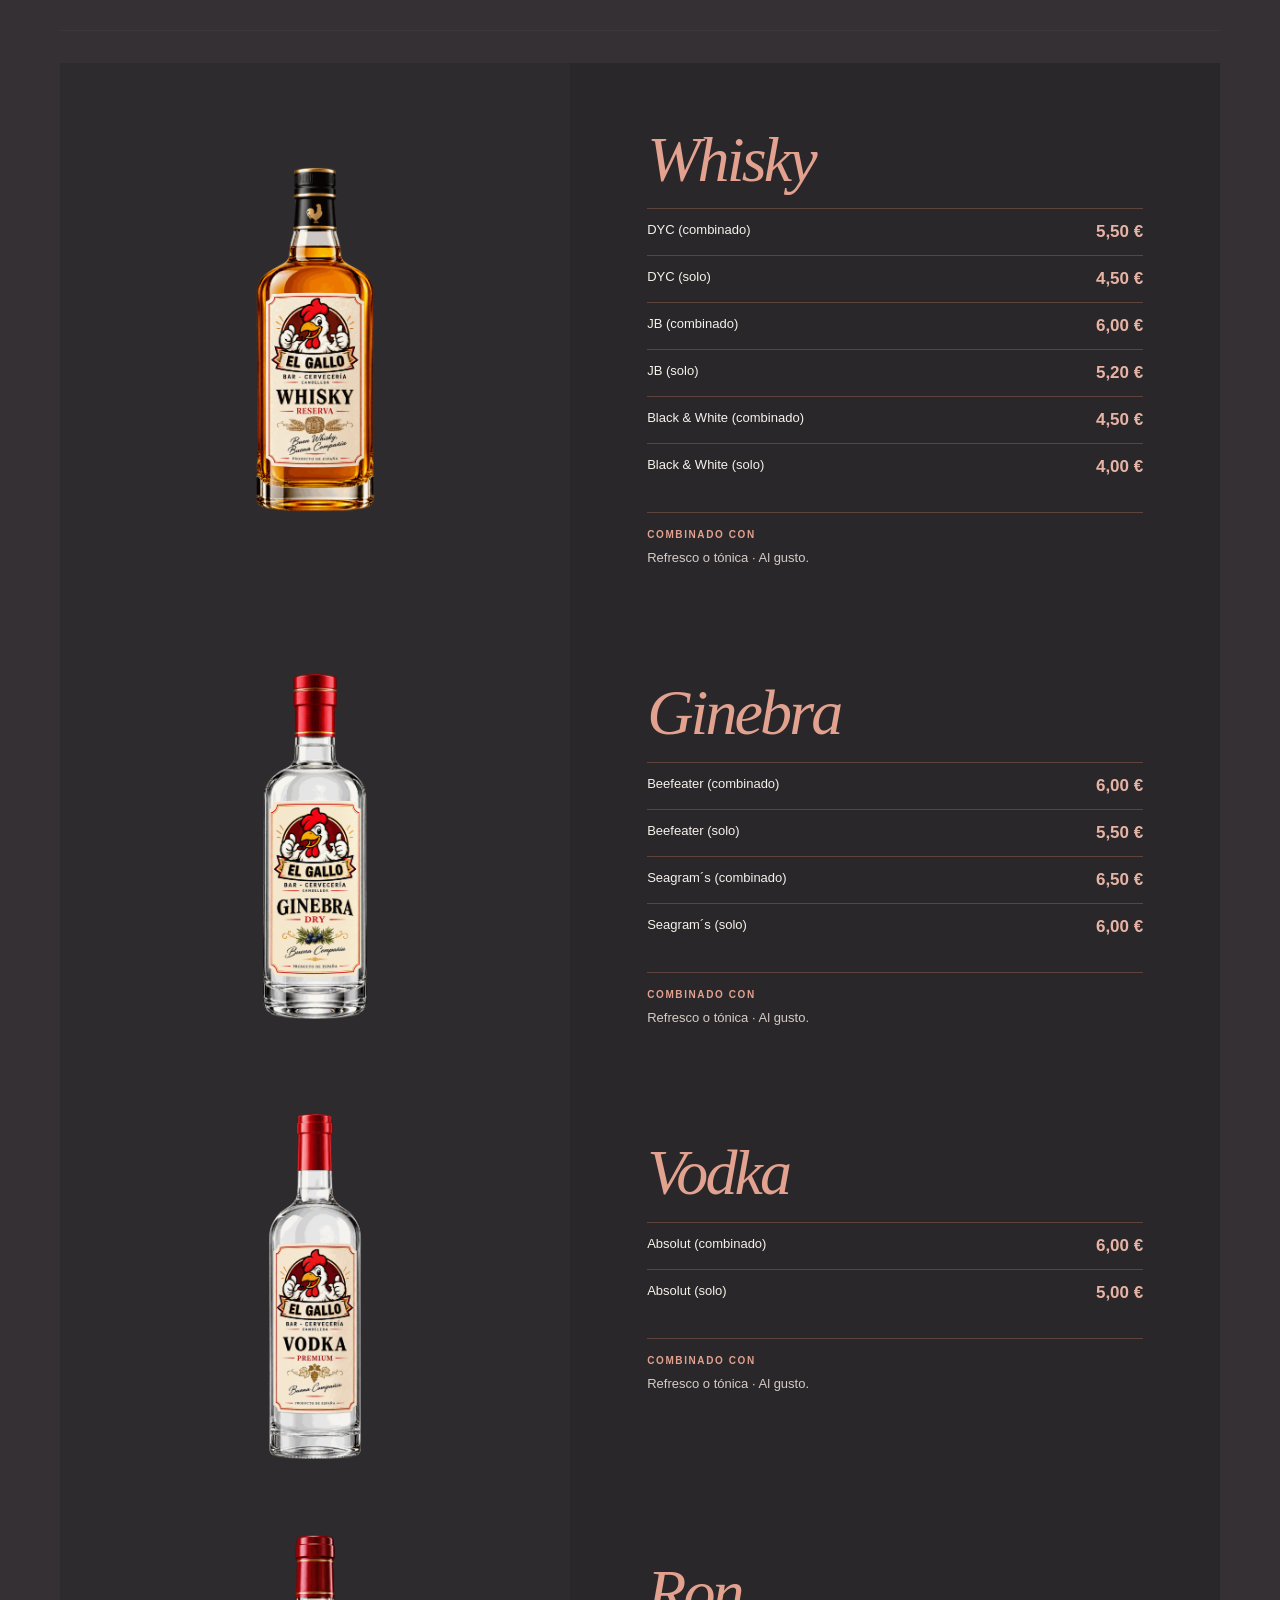
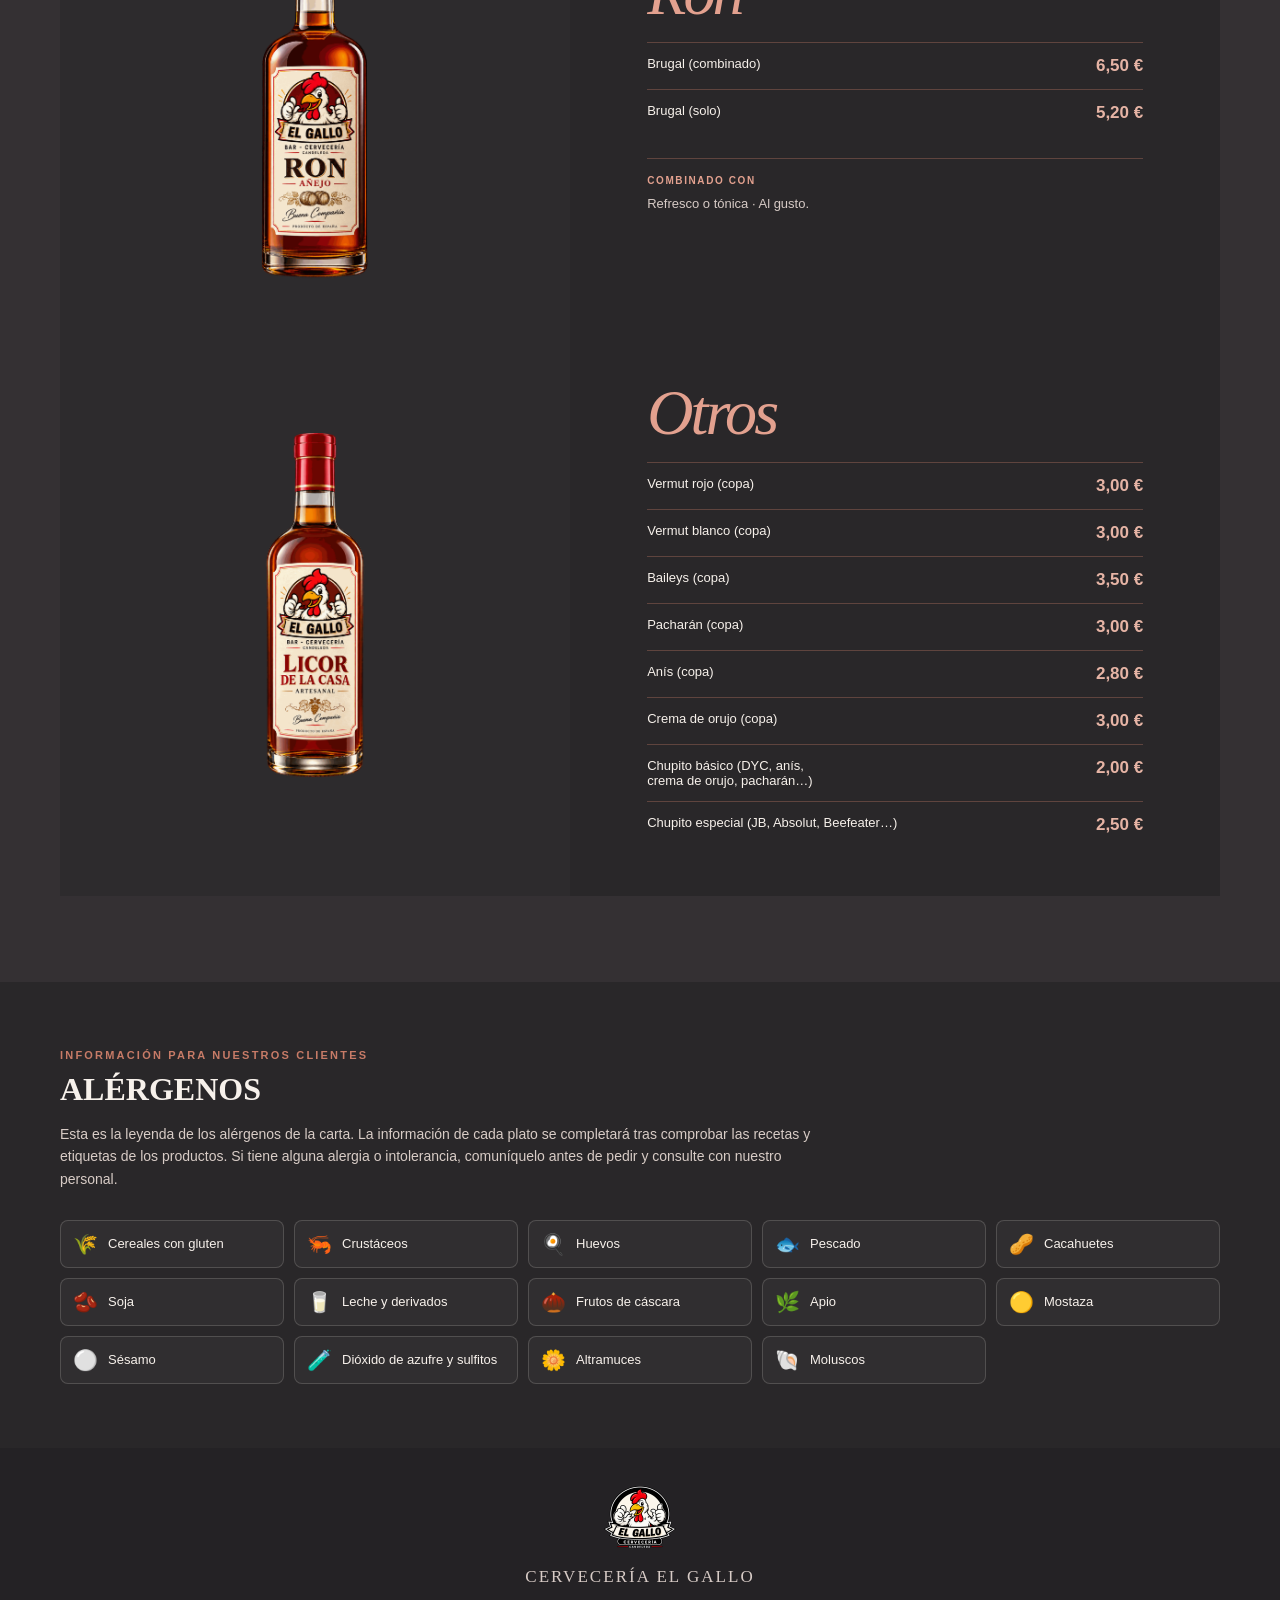
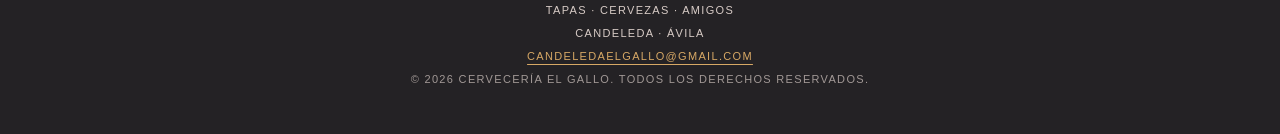
==== commit 887f8b98: "Update carta.html" ====
--- a/carta.html
+++ b/carta.html
@@ -532,14 +532,14 @@
     <div class="menu-grid">
       <article class="menu-item">
         <div class="menu-thumb">
-          <img src="assets/images/postre_casa.jpg" alt="Postre de la Casa" loading="lazy" onerror="this.style.visibility='hidden';">
+          <img src="assets/images/p_postres.jpg" alt="Postre de la Casa" loading="lazy" onerror="this.style.visibility='hidden';">
         </div>
         <div class="menu-item-copy">
           <div class="menu-item-head">
             <h3>Postre de la Casa</h3>
             <strong>3,00 €</strong>
           </div>
-          <p class="menu-allergens">Alérgenos identificados: 🌾 Cereales con gluten · 🥛 Leche y derivados · Consultar según el postre disponible.</p>
+          <p class="menu-allergens">Alérgenos identificados: 🌾 Cereales con gluten · 🥛 Leche y derivados · 🍳 Huevos · Consultar según el postre disponible.</p>
         </div>
       </article>
     </div>
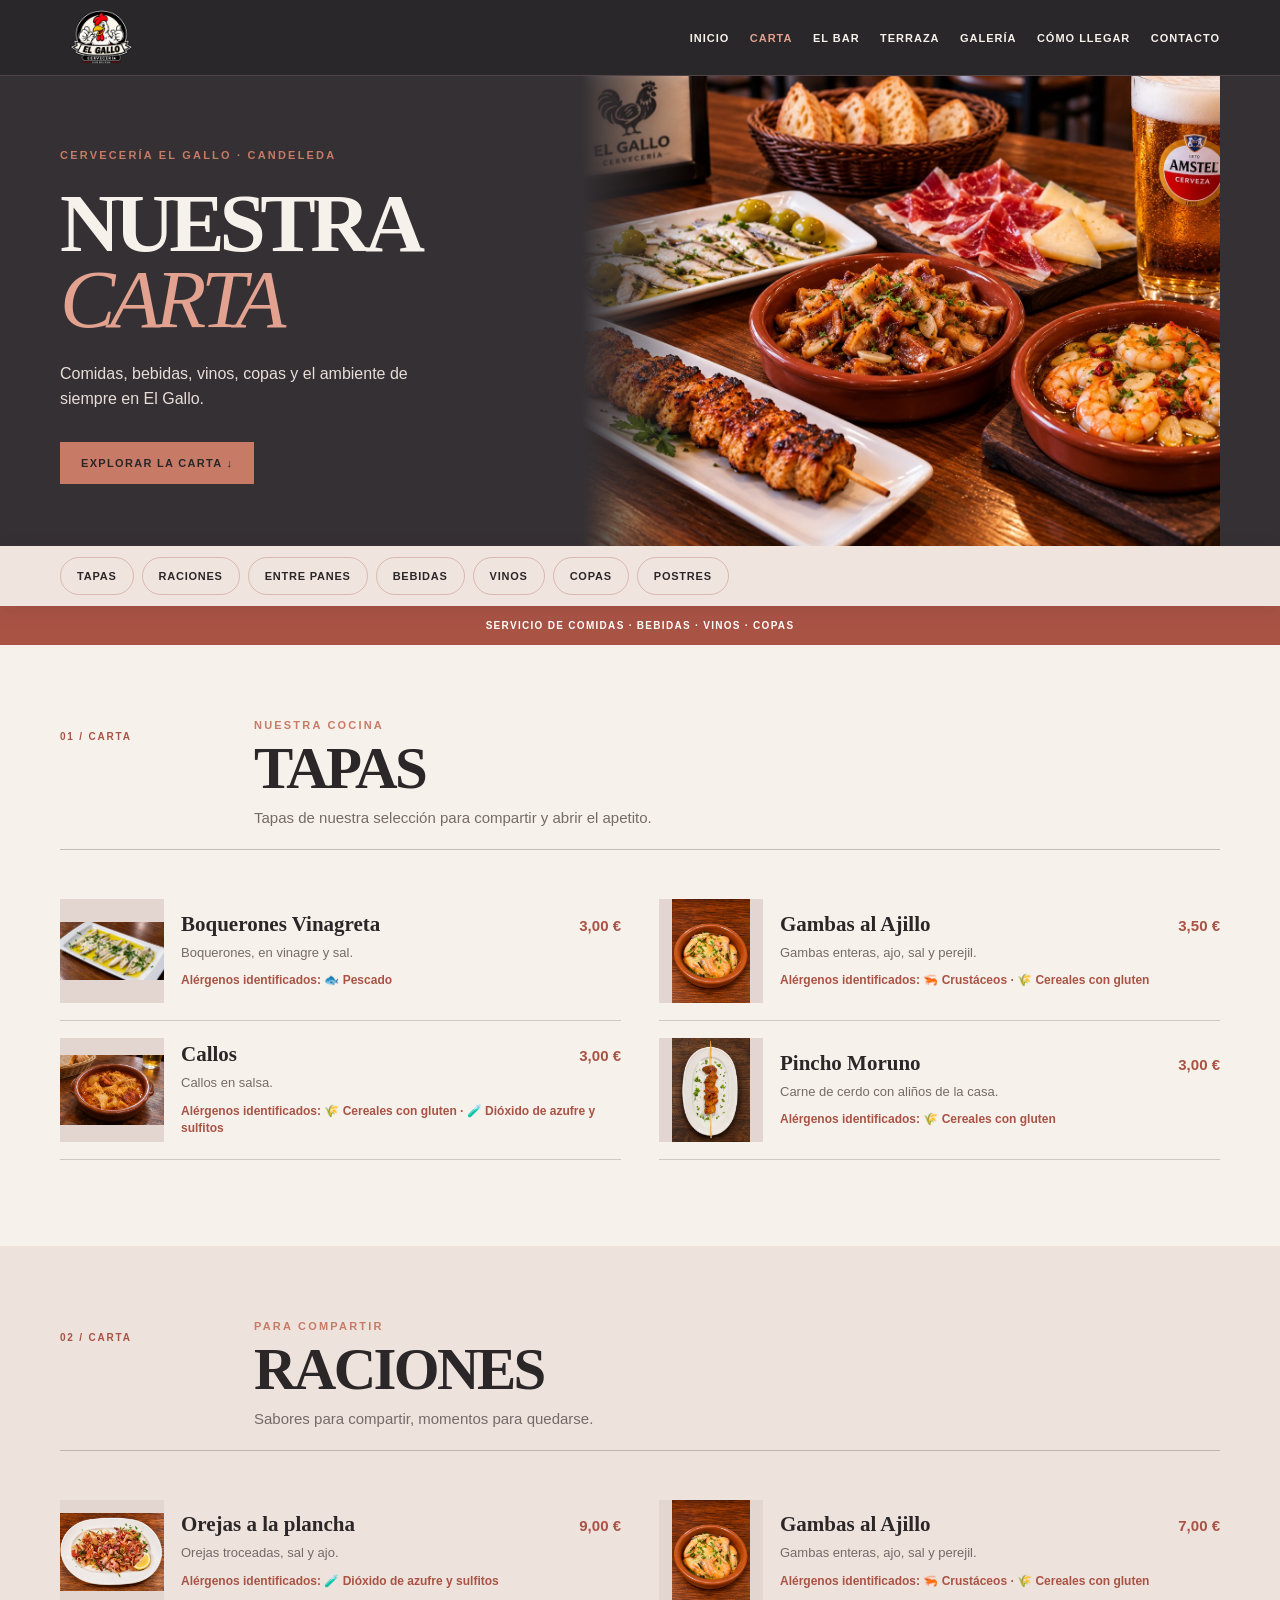
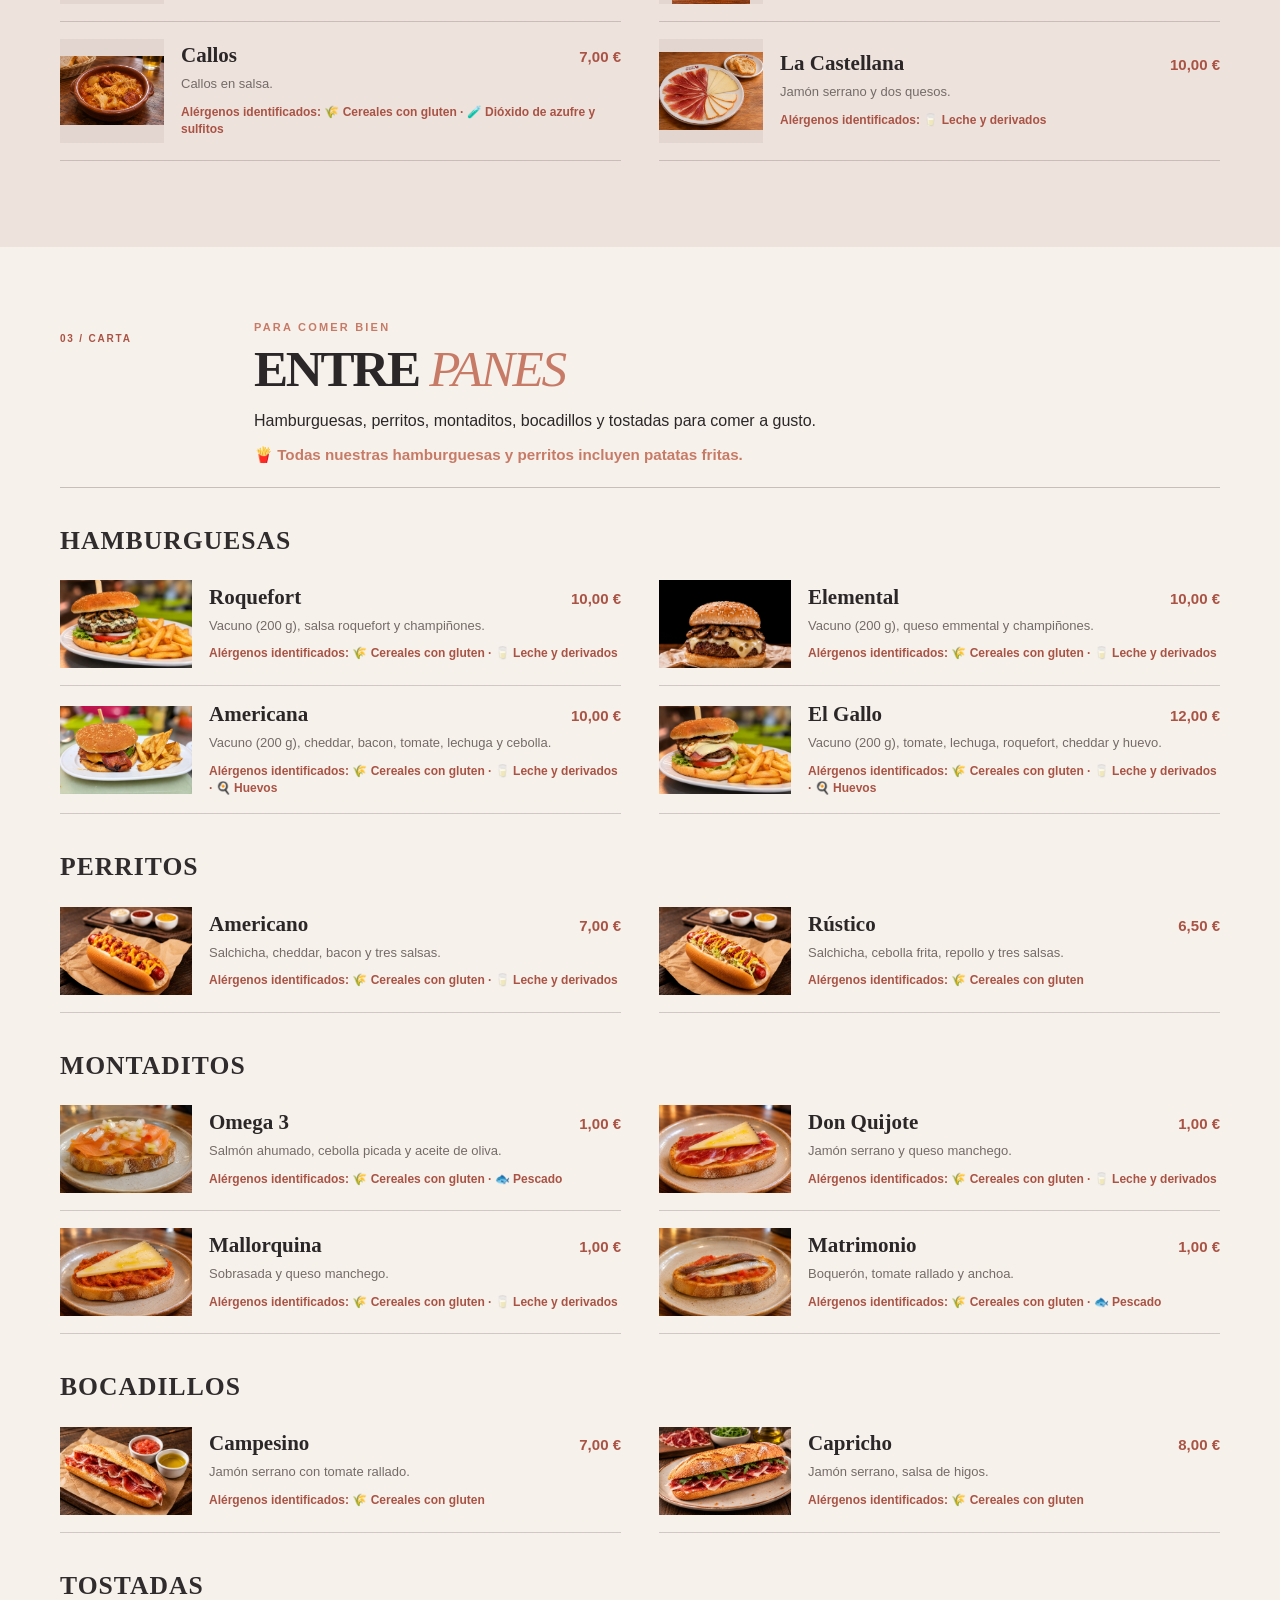
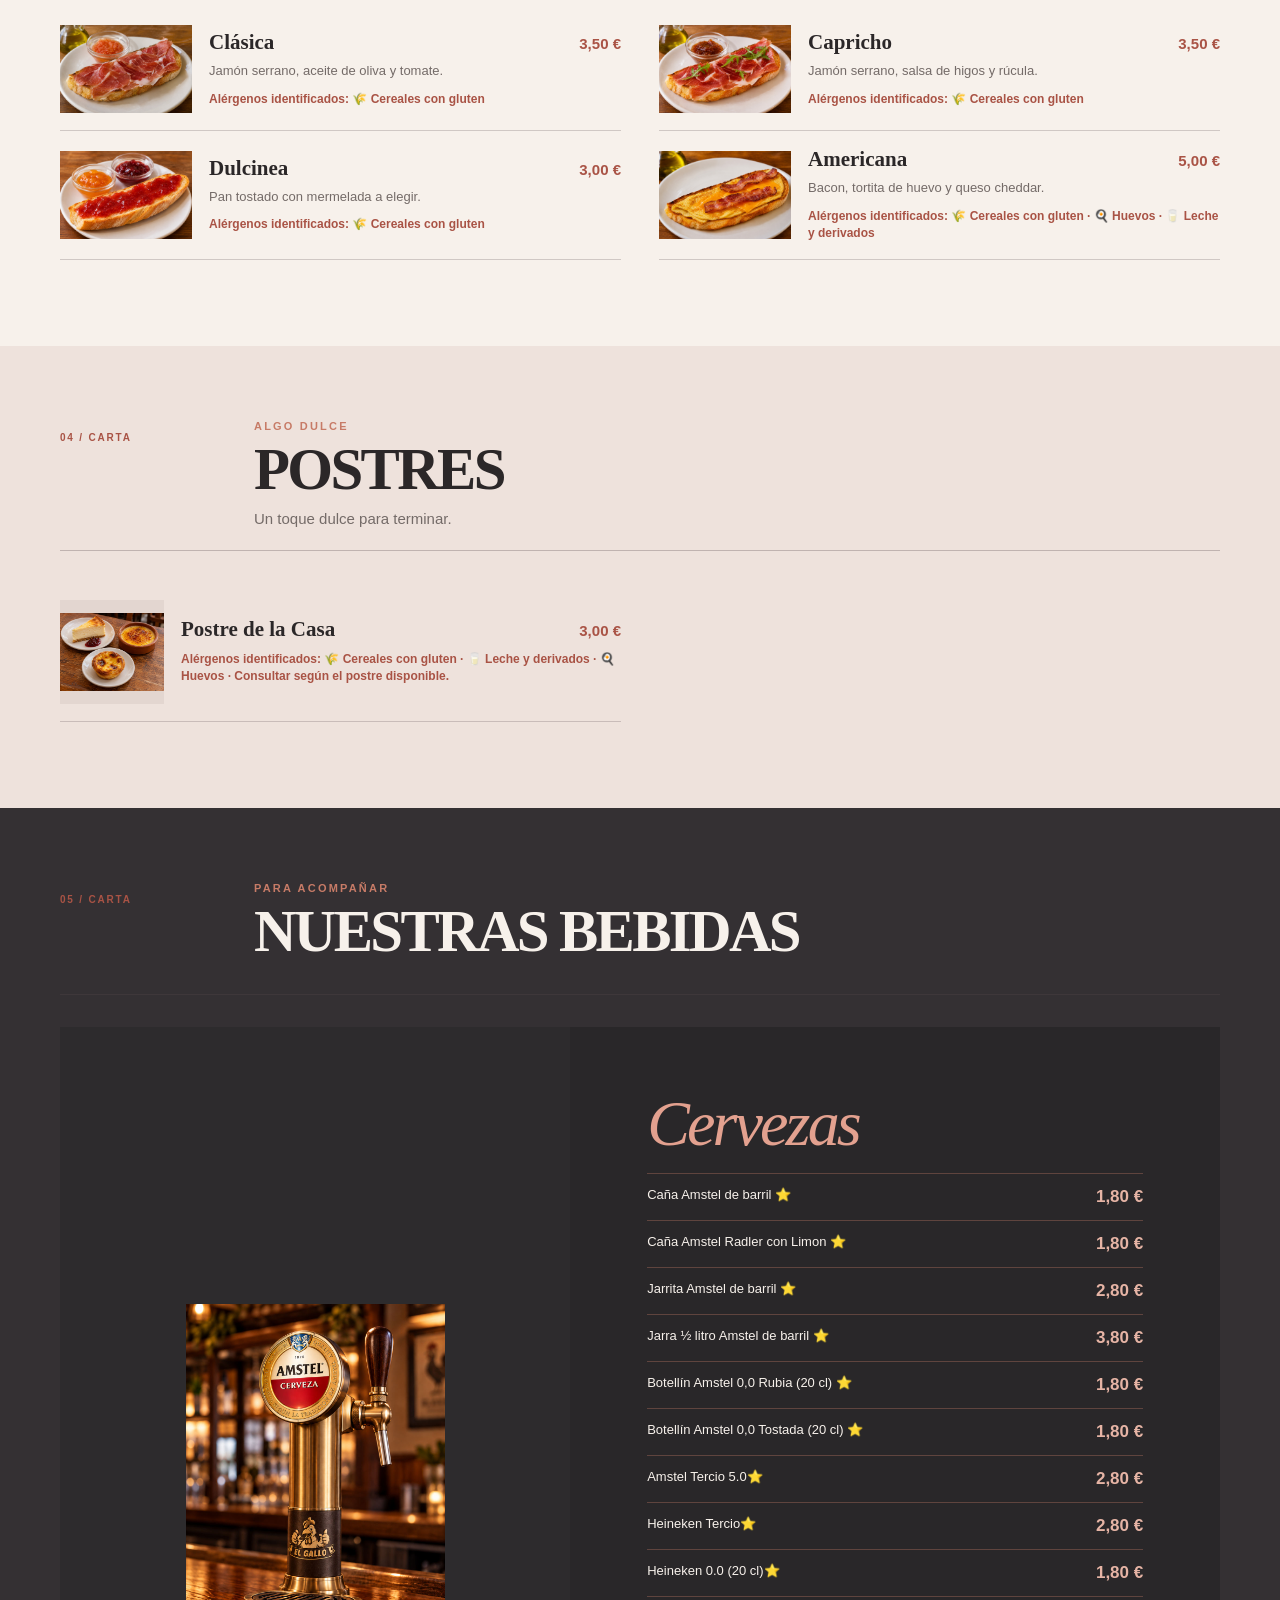
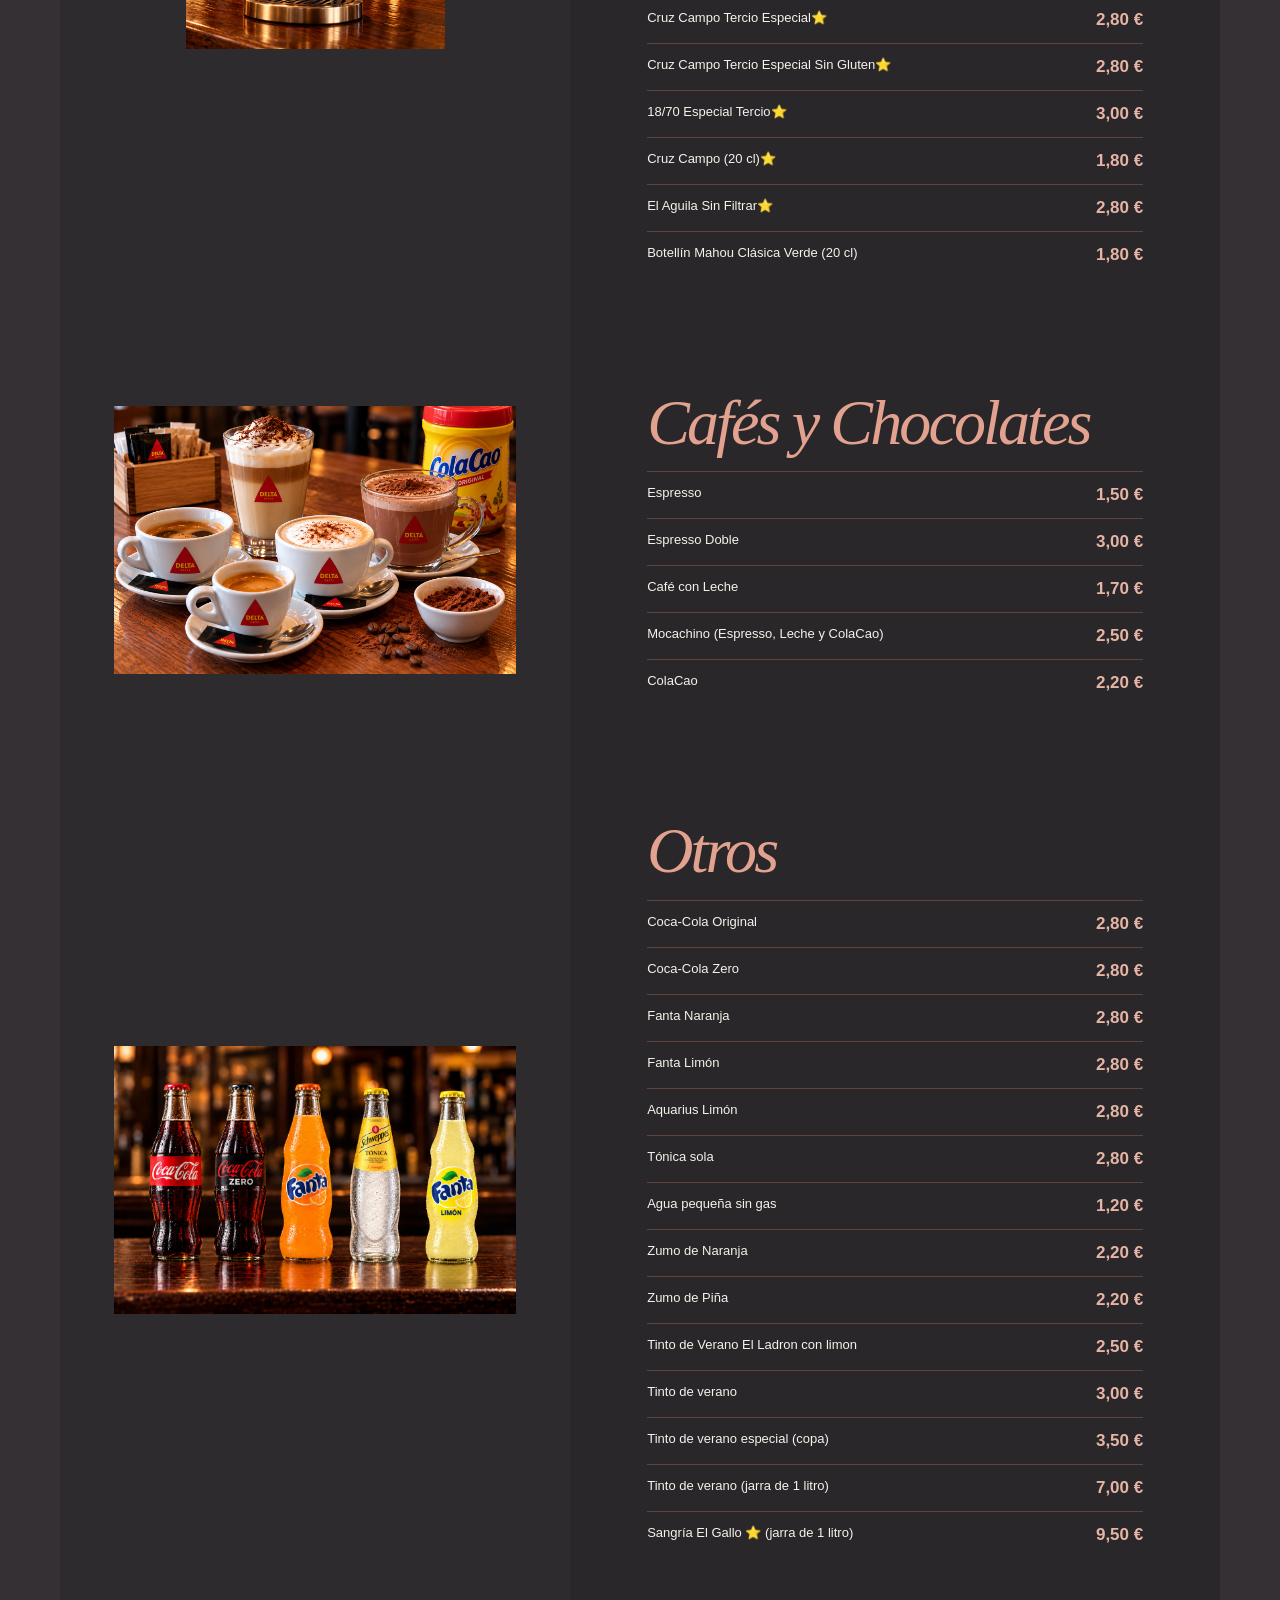
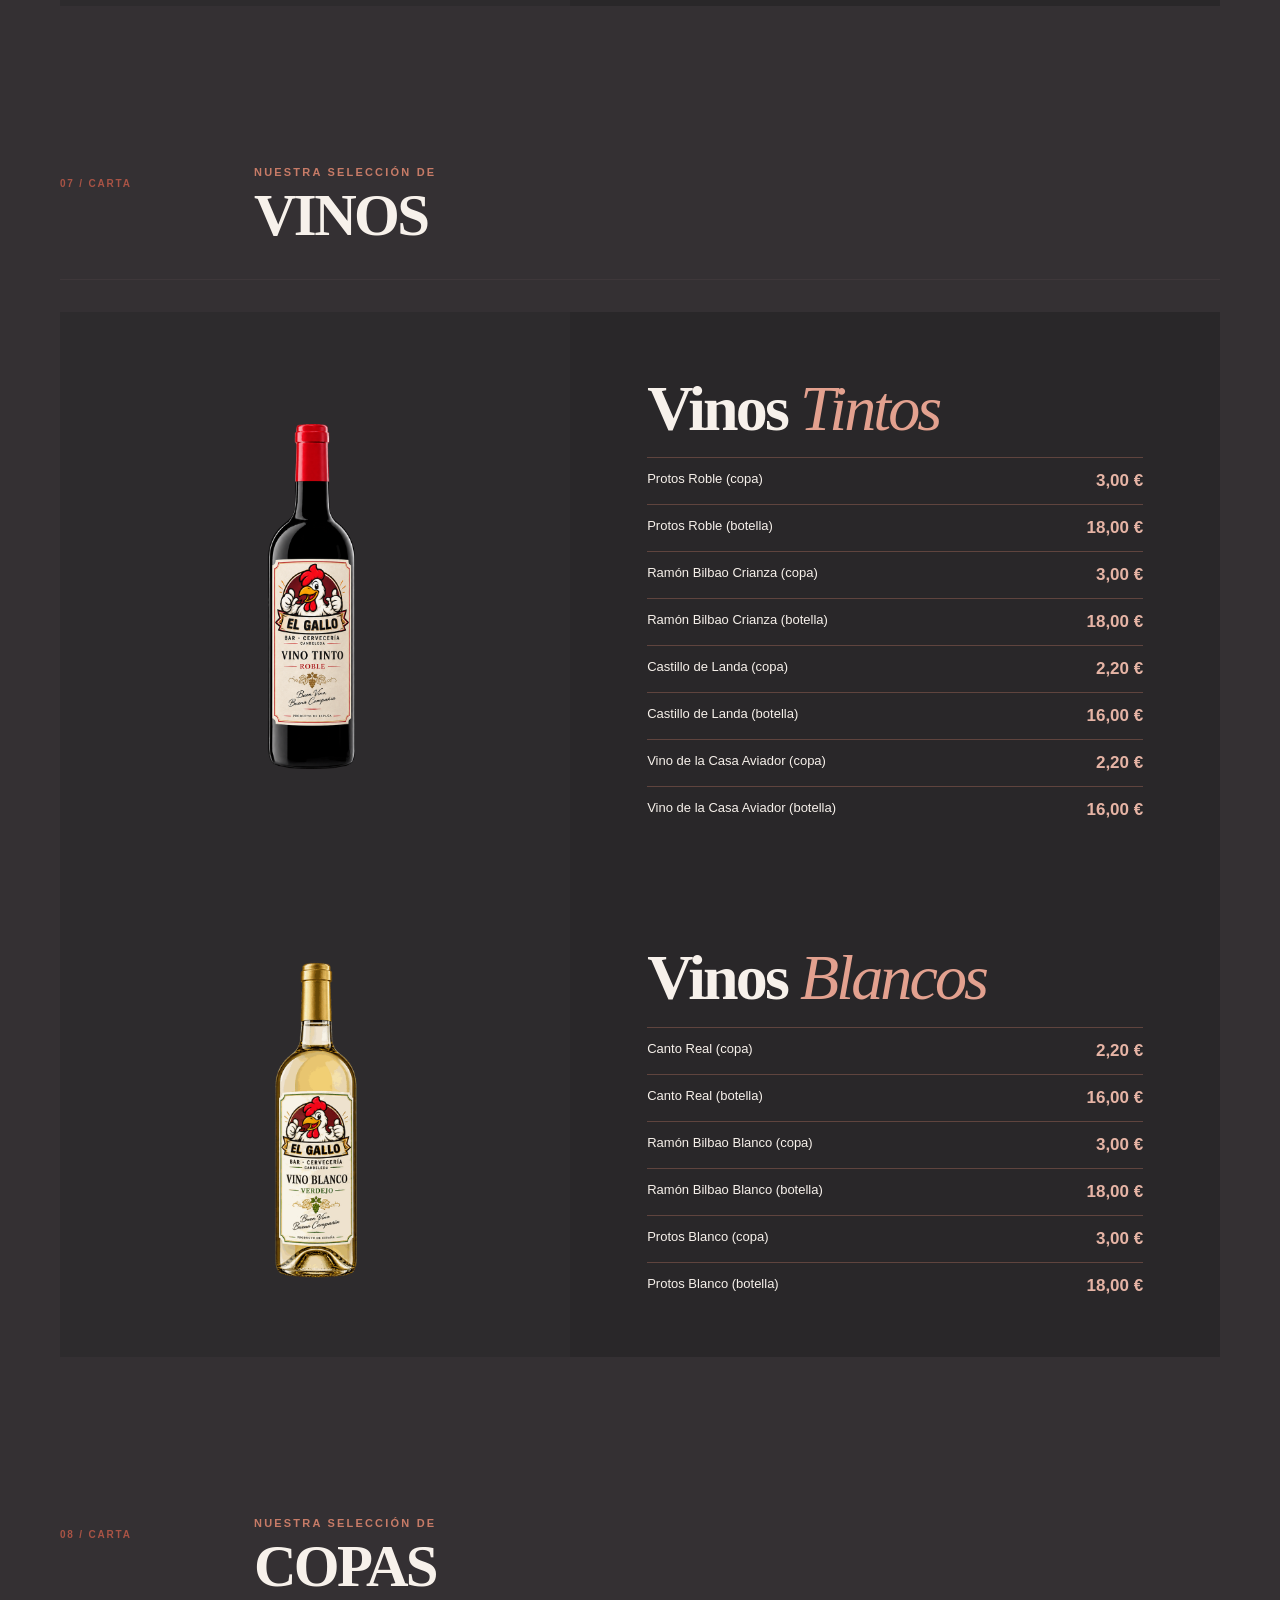
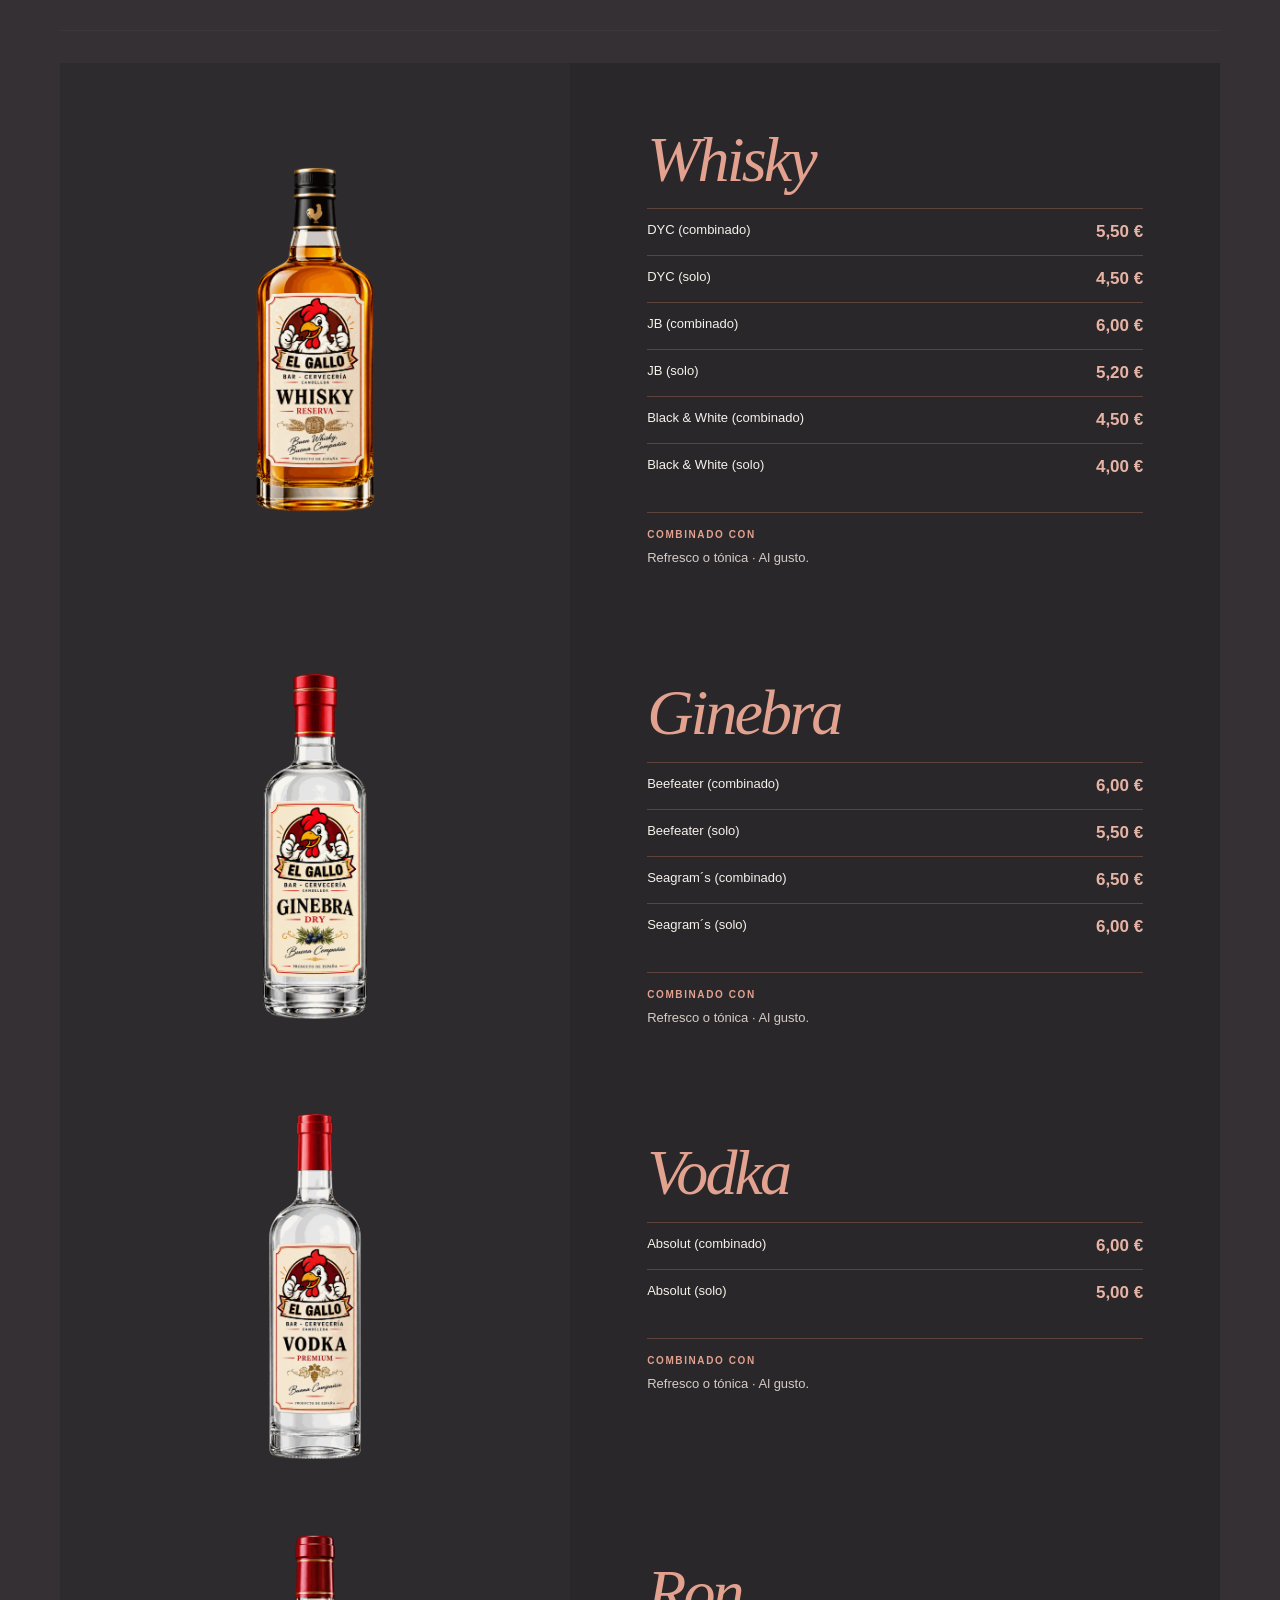
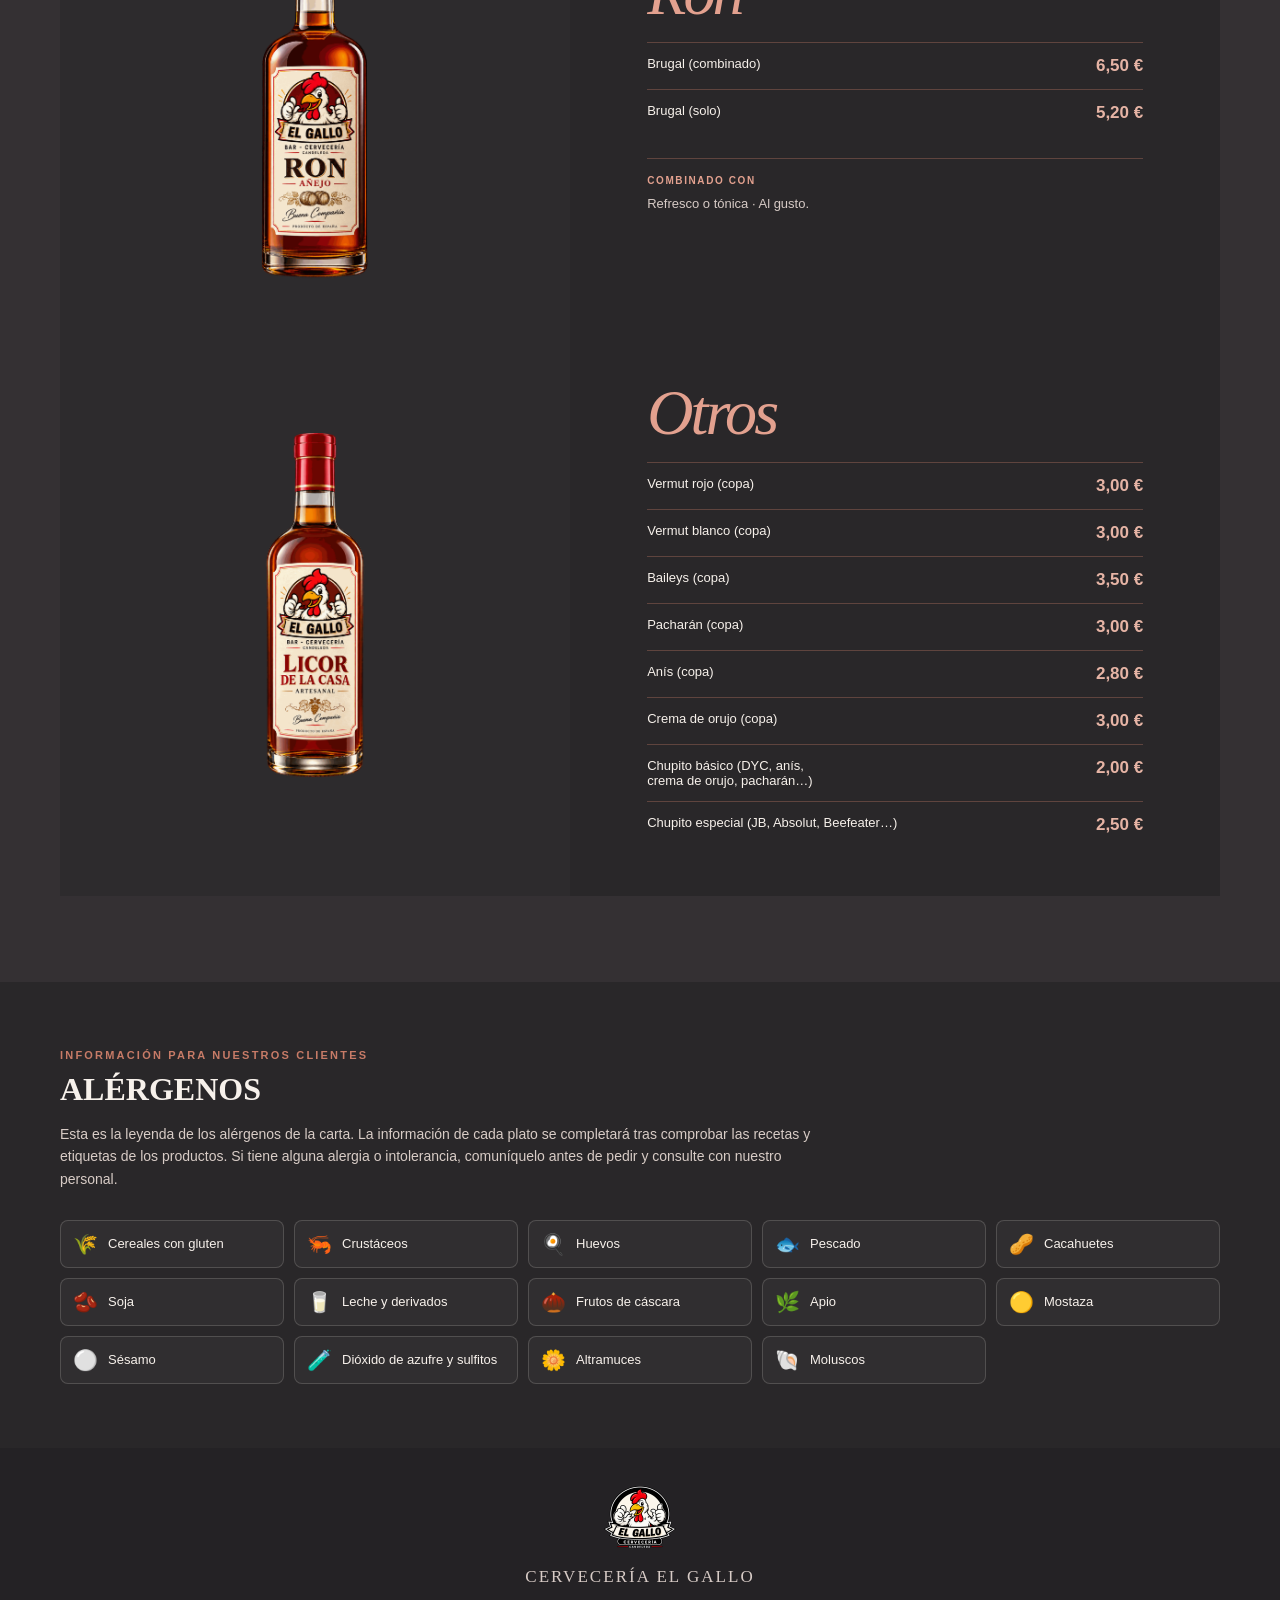
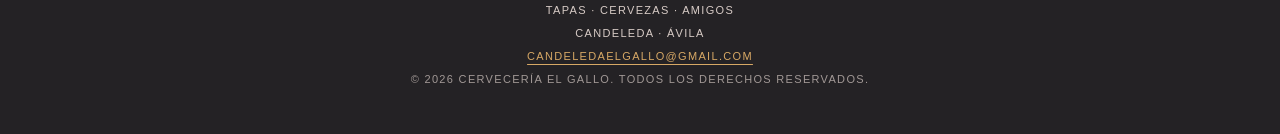
==== commit 0e2869db: "Actualizar carta.html" ====
--- a/carta.html
+++ b/carta.html
@@ -743,7 +743,7 @@
 
 
         <div class="wine-price">
-          <span>Tinto de Verano El Ladron con limon (Botella Tercio)</span>
+          <span>Tinto de Verano El Ladron con limon</span>
           <strong>2,50 €</strong>
         </div>
         
